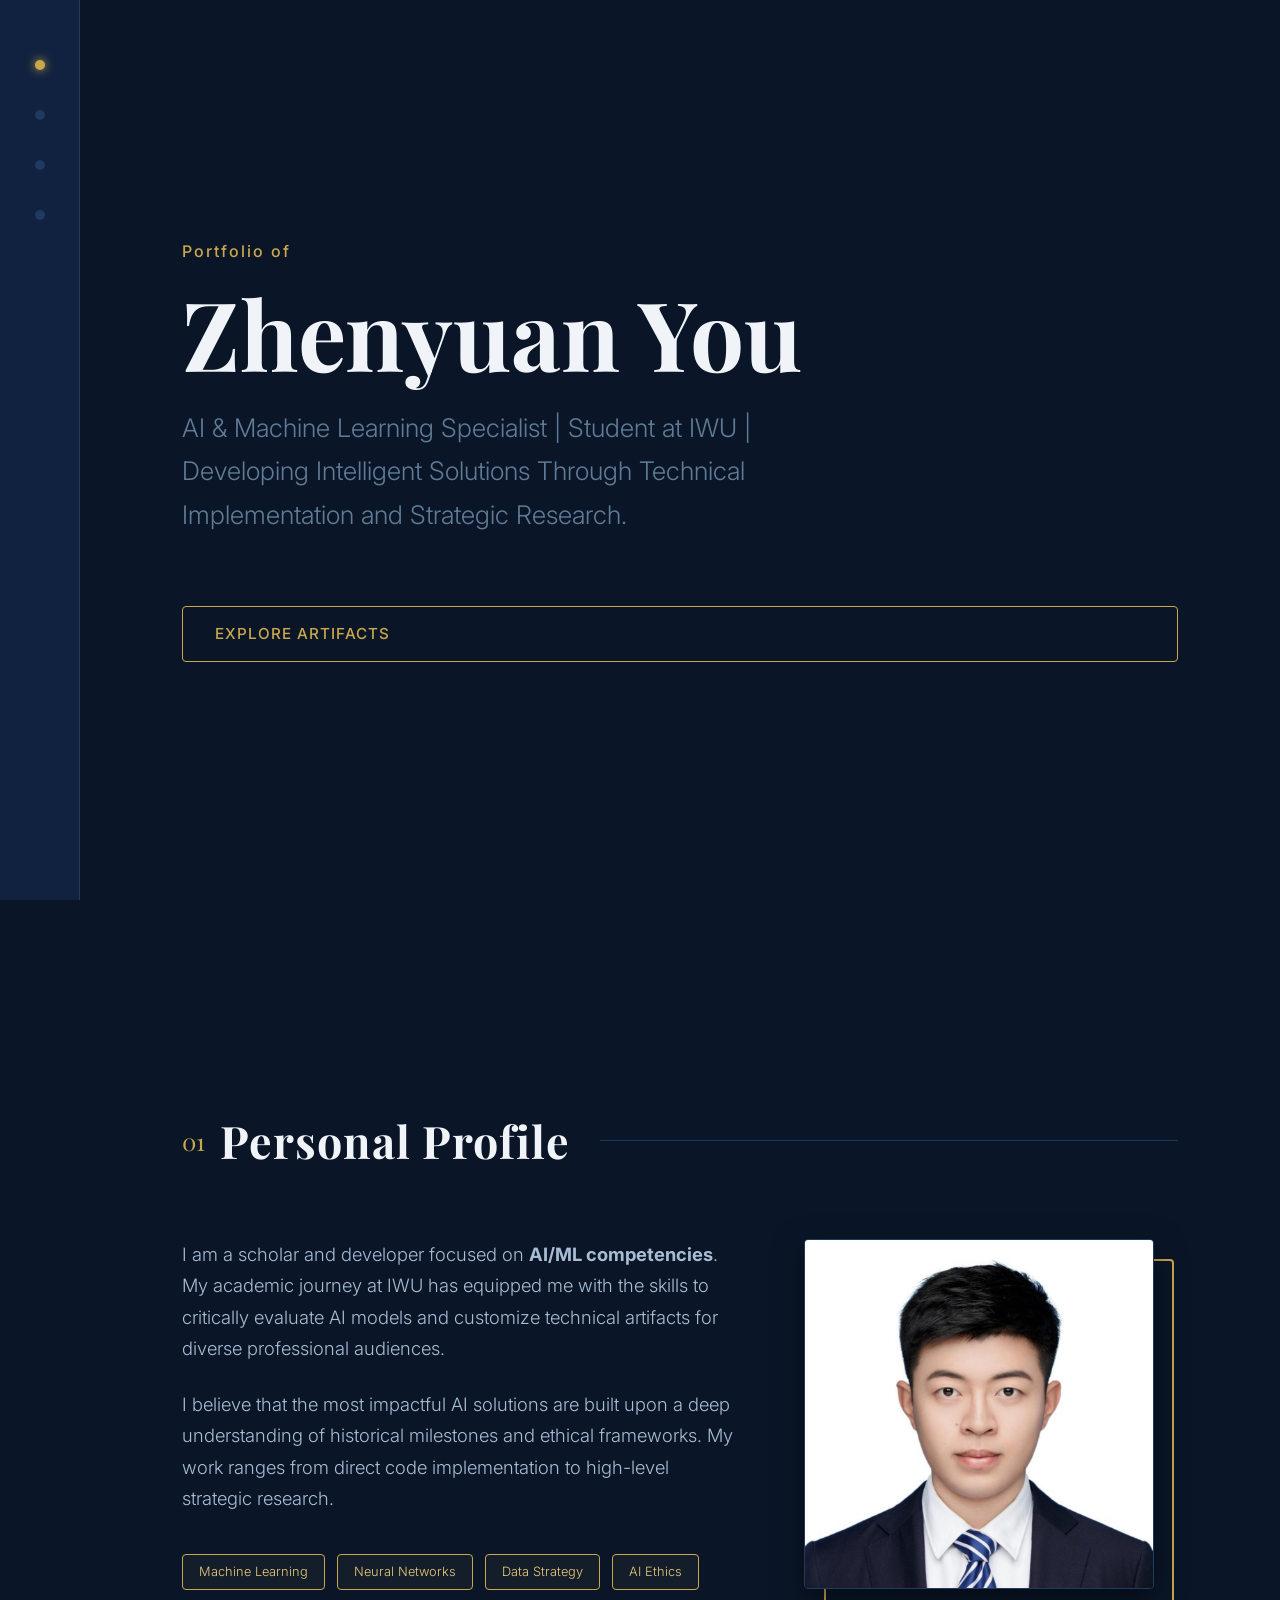
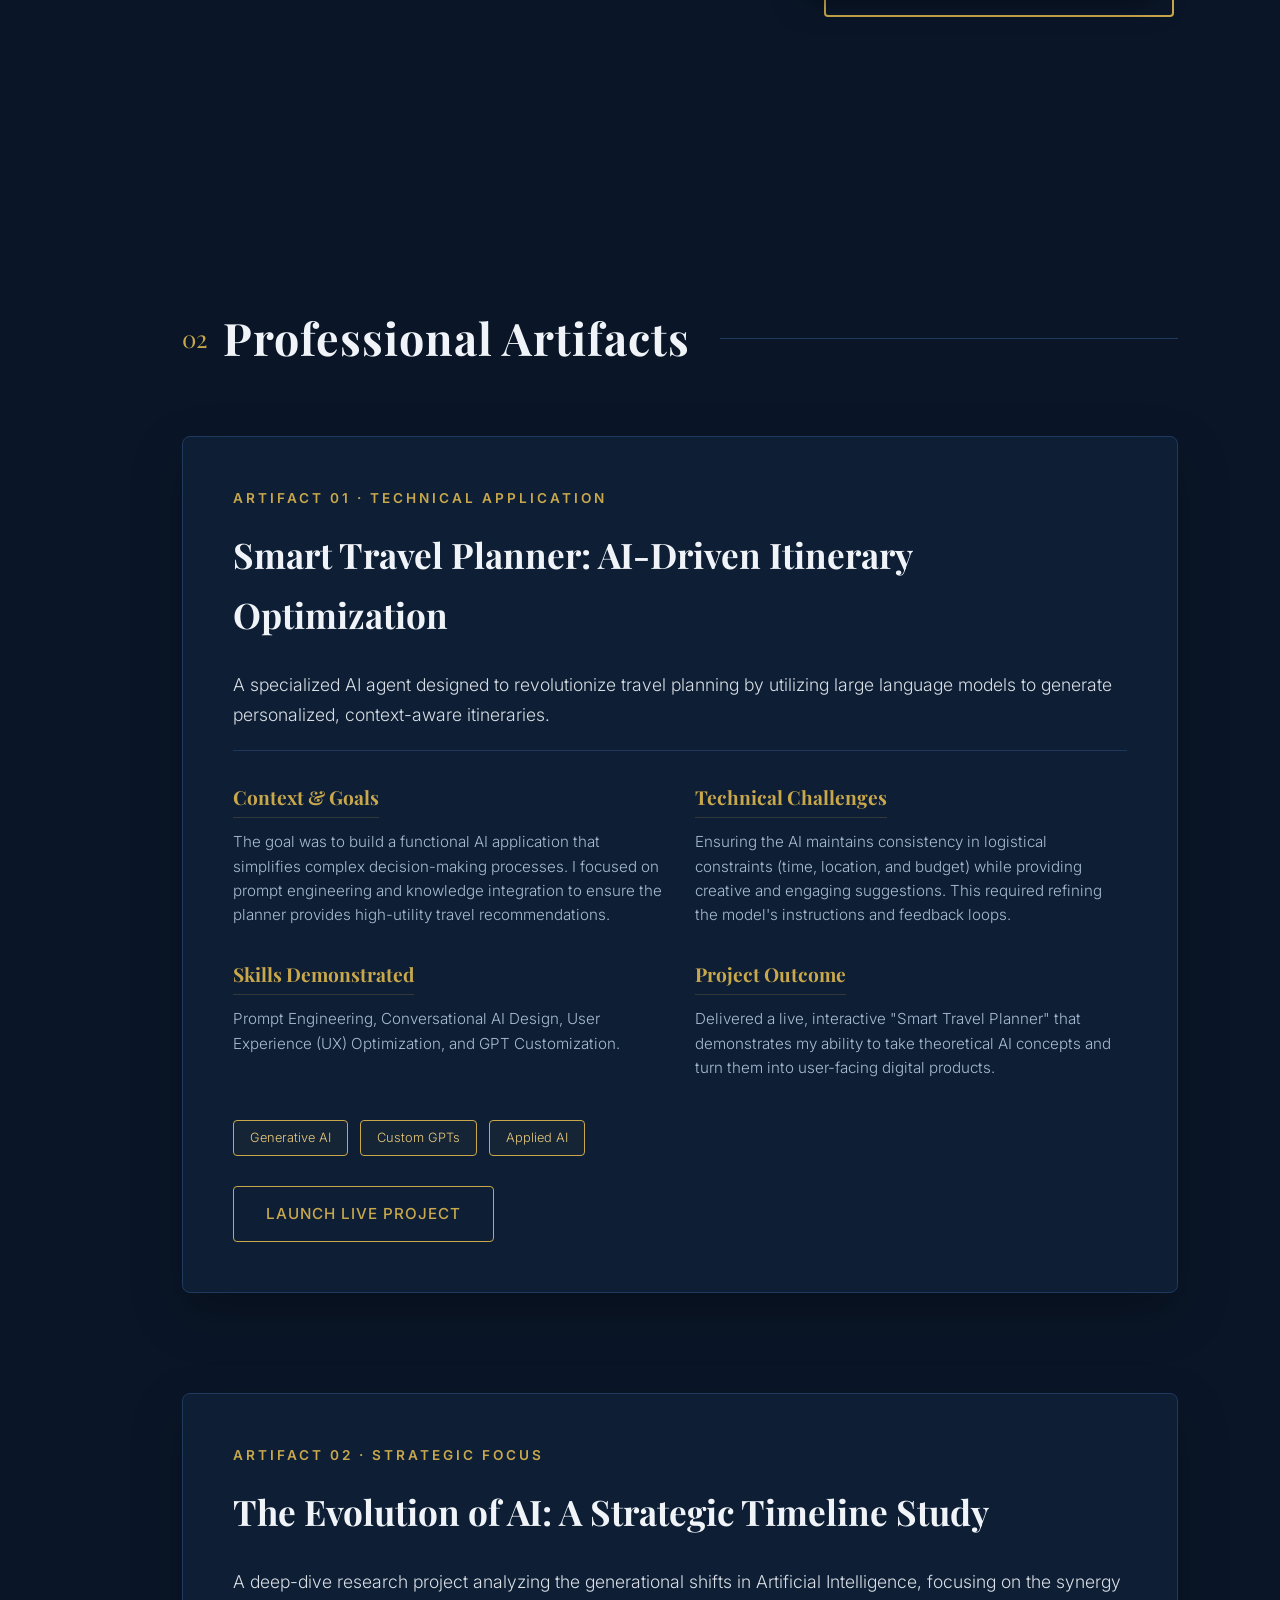
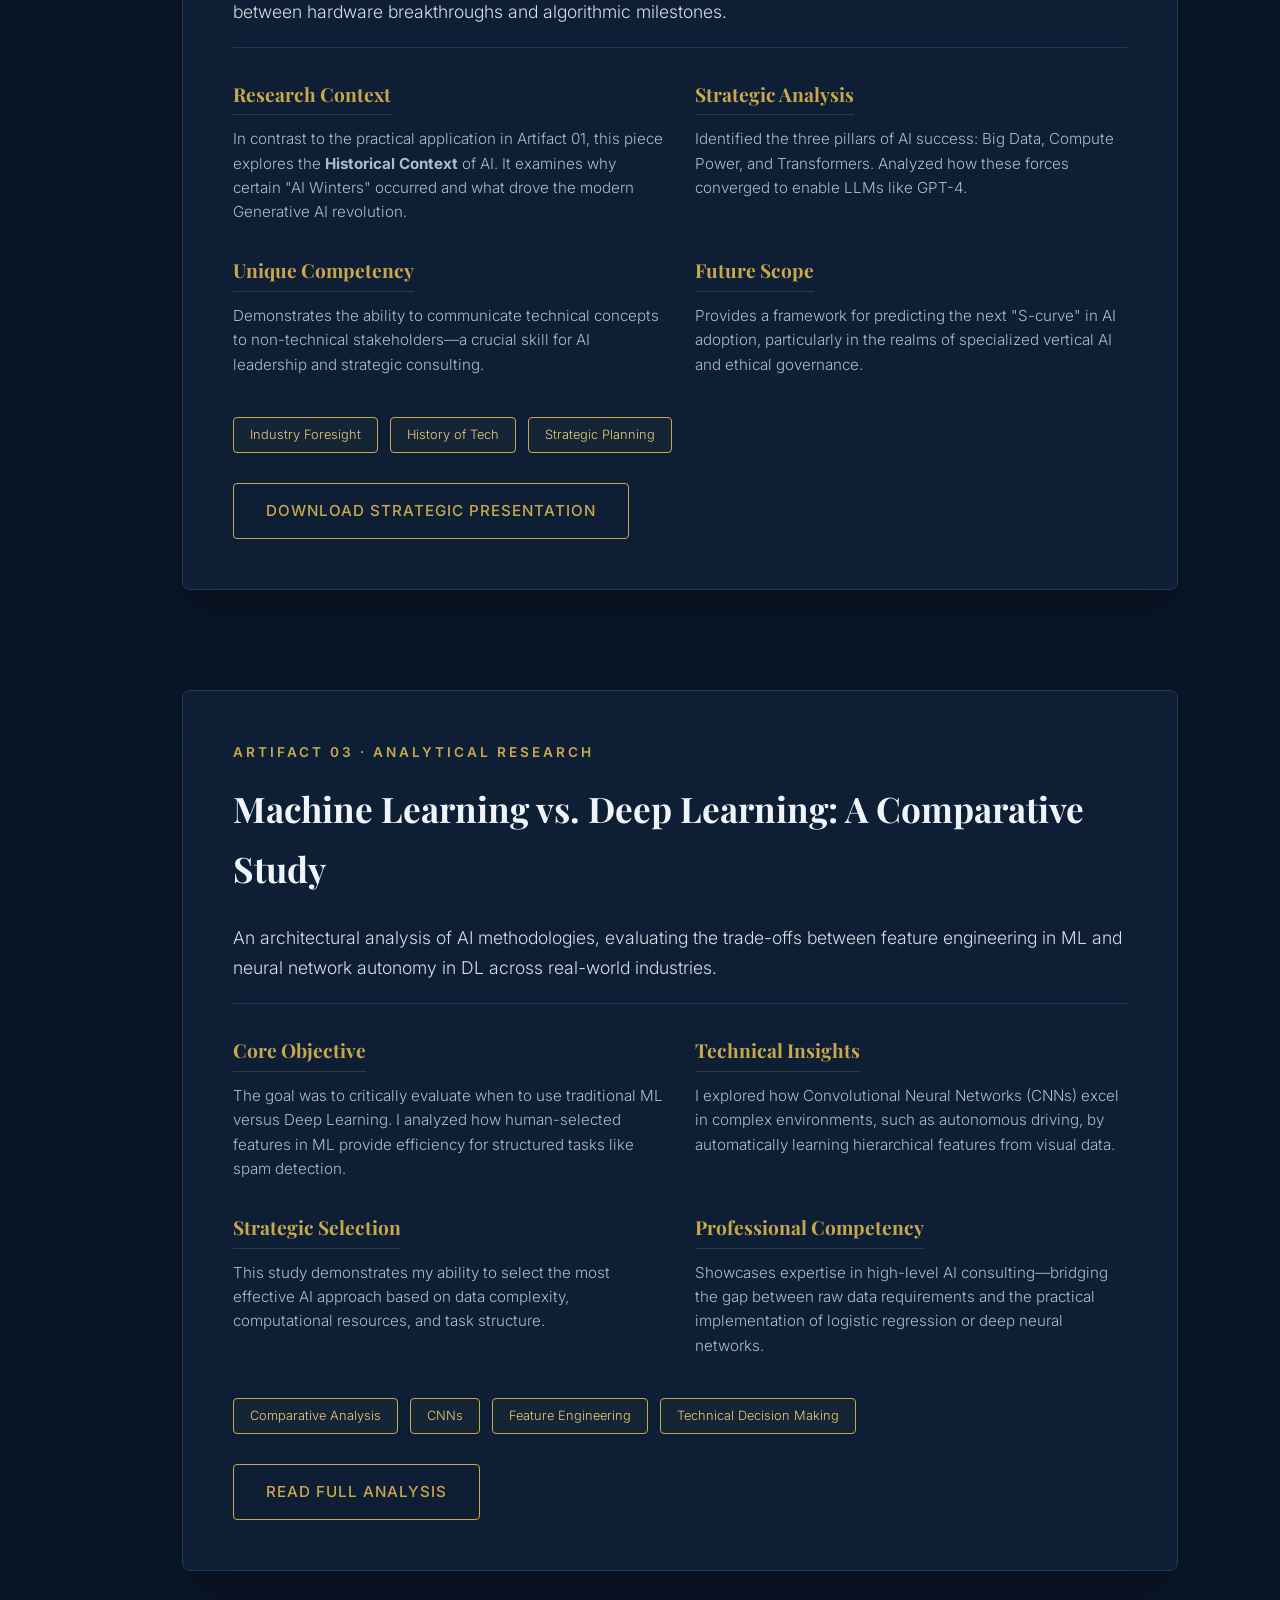
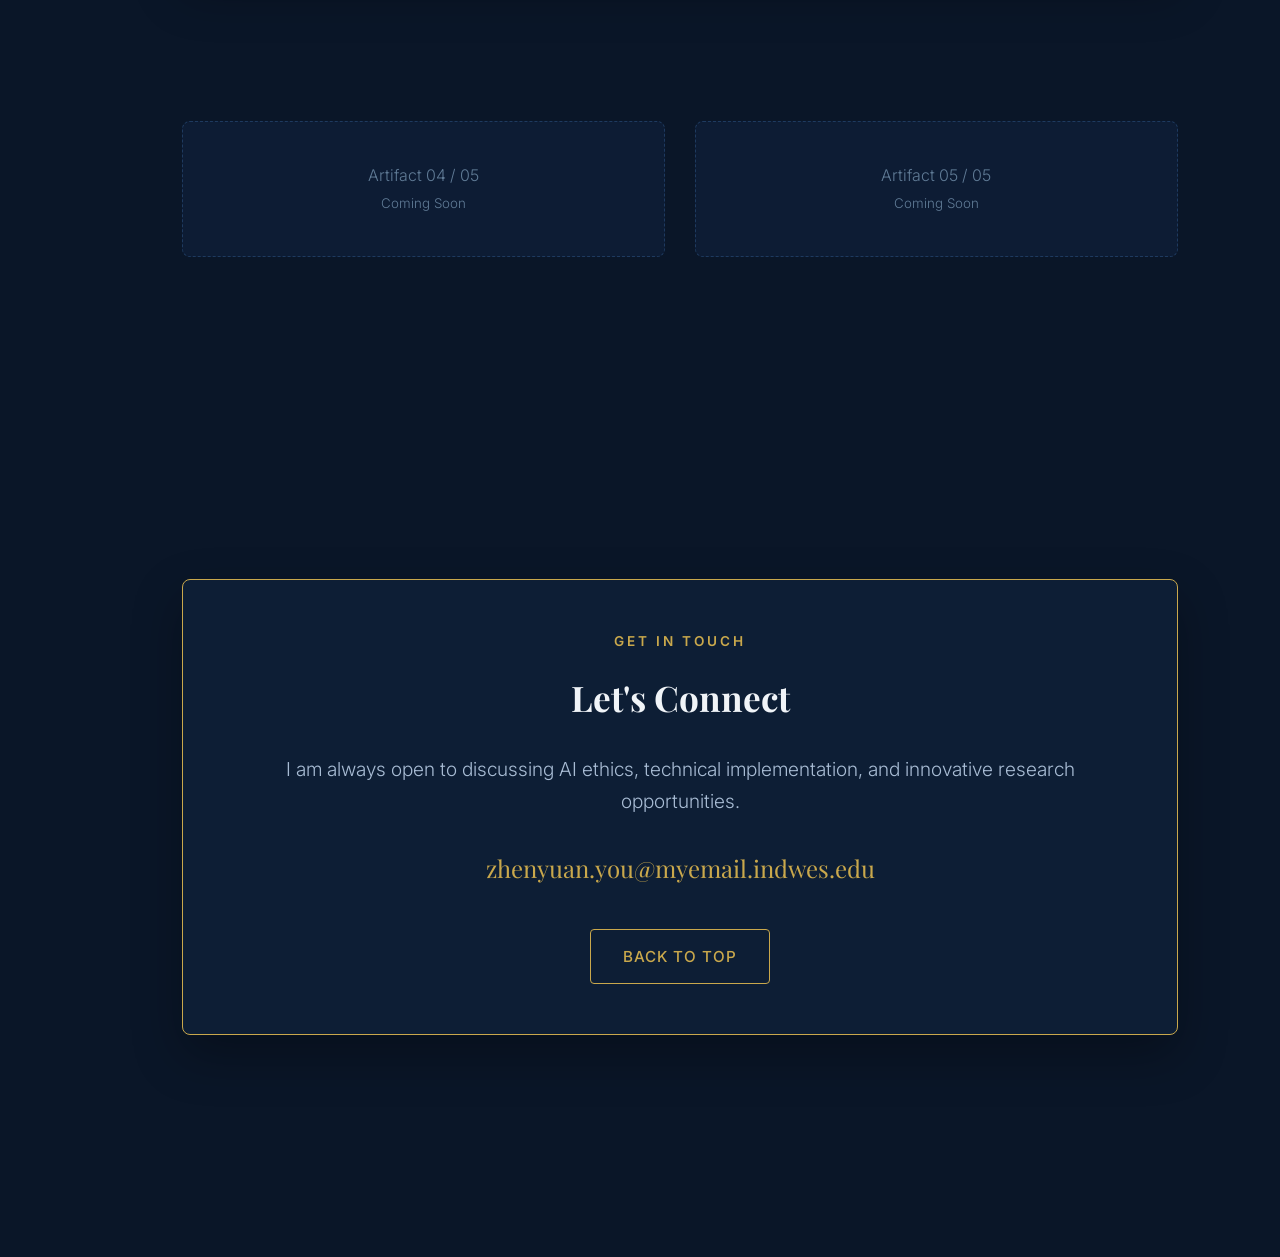
==== index.html @ 28026397 "Add files via upload" ====
<!DOCTYPE html>
<html lang="en">
<head>
<meta charset="UTF-8"/>
<meta name="viewport" content="width=device-width, initial-scale=1.0"/>
<title>Zhenyuan You · AI/ML Portfolio</title>
<link href="https://fonts.googleapis.com/css2?family=Playfair+Display:wght@600;700&family=Inter:wght@300;400;500;600&display=swap" rel="stylesheet"/>
<style>
  :root {
    --navy:    #0a1628;
    --navy2:   #112240;
    --navy3:   #1b3358;
    --gold:    #c9a84c;
    --gold2:   #e8c97a;
    --white:   #f0f4f8;
    --text:    #a8bcd4;
    --muted:   #607b96;
    --border:  #1e3a5f;
    --surface: #0d1e35;
  }
  *, *::before, *::after { margin: 0; padding: 0; box-sizing: border-box; }
  html { scroll-behavior: smooth; }
  body { background: var(--navy); color: var(--text); font-family: 'Inter', sans-serif; font-weight: 300; line-height: 1.7; }

  /* SIDEBAR NAVIGATION */
  .sidebar {
    position: fixed; left: 0; top: 0; bottom: 0; width: 80px;
    background: var(--navy2); border-right: 1px solid var(--border);
    display: flex; flex-direction: column; align-items: center; padding: 40px 0; z-index: 100;
  }
  .nav-dot {
    width: 10px; height: 10px; border-radius: 50%; background: var(--border);
    margin: 20px 0; transition: 0.3s; cursor: pointer; position: relative;
  }
  .nav-dot:hover, .nav-dot.active { background: var(--gold); box-shadow: 0 0 10px var(--gold); }

  /* MAIN CONTENT LAYOUT */
  main { margin-left: 80px; padding: 0 8%; }
  section { min-height: 100vh; padding: 100px 0; display: flex; flex-direction: column; justify-content: center; }

  /* TYPOGRAPHY */
  .section-header { display: flex; align-items: center; margin-bottom: 60px; }
  .sec-num { font-family: 'Playfair Display', serif; color: var(--gold); font-size: 1.5rem; margin-right: 15px; }
  .sec-title { font-family: 'Playfair Display', serif; color: var(--white); font-size: 2.8rem; letter-spacing: 1px; }
  .sec-line { height: 1px; background: var(--border); flex-grow: 1; margin-left: 30px; }

  /* HERO SECTION */
  .hero-pre { color: var(--gold); font-family: 'Inter', sans-serif; font-weight: 500; margin-bottom: 15px; display: block; letter-spacing: 2px; }
  .hero-name { font-family: 'Playfair Display', serif; font-size: clamp(3.5rem, 10vw, 6rem); color: var(--white); line-height: 1.1; margin-bottom: 20px; }
  .hero-sub { font-size: 1.6rem; color: var(--muted); max-width: 700px; margin-bottom: 40px; }

  /* ABOUT SECTION */
  .about-grid { display: grid; grid-template-columns: 3fr 2fr; gap: 60px; align-items: start; }
  .about-p { margin-bottom: 25px; font-size: 1.15rem; color: var(--text); }
  
  /* PHOTO - NO FILTERS */
  .profile-frame { position: relative; width: 100%; max-width: 350px; }
  .profile-img { width: 100%; border-radius: 4px; position: relative; z-index: 2; border: 1px solid var(--border); box-shadow: 0 10px 30px rgba(0,0,0,0.5); }
  .profile-frame::after {
    content: ''; position: absolute; top: 20px; left: 20px; width: 100%; height: 100%;
    border: 2px solid var(--gold); border-radius: 4px; z-index: 1;
  }

  /* DETAILED PROJECT CARDS */
  .project-container { margin-bottom: 100px; }
  .project-card {
    background: var(--surface); border: 1px solid var(--border); padding: 50px;
    border-radius: 8px; position: relative; transition: 0.4s ease;
    box-shadow: 0 20px 50px rgba(0,0,0,0.3);
  }
  .project-card:hover { border-color: var(--gold); }
  
  .proj-label { color: var(--gold); font-weight: 600; font-size: 0.85rem; text-transform: uppercase; letter-spacing: 3px; margin-bottom: 15px; display: block; }
  .proj-title { font-family: 'Playfair Display', serif; color: var(--white); font-size: 2.2rem; margin-bottom: 25px; }
  .proj-main-desc { font-size: 1.1rem; color: var(--white); margin-bottom: 30px; opacity: 0.9; border-bottom: 1px solid var(--border); padding-bottom: 20px; }

  /* GRID FOR INFO BOXES */
  .proj-info-grid { display: grid; grid-template-columns: 1fr 1fr; gap: 30px; margin-top: 30px; }
  .info-box h4 { color: var(--gold); font-family: 'Playfair Display', serif; font-size: 1.2rem; margin-bottom: 12px; border-bottom: 1px solid rgba(201,168,76,0.2); display: inline-block; padding-bottom: 4px; }
  .info-box p { font-size: 0.95rem; line-height: 1.6; color: var(--text); }

  .proj-tags { display: flex; gap: 12px; flex-wrap: wrap; margin-top: 40px; }
  .tag { font-size: 0.8rem; color: var(--gold2); border: 1px solid var(--gold); padding: 6px 16px; border-radius: 4px; background: rgba(201,168,76,0.05); transition: 0.3s; }
  .tag:hover { background: rgba(201,168,76,0.15); }

  /* BUTTONS */
  .btn-gold {
    display: inline-block; padding: 14px 32px; border: 1px solid var(--gold);
    color: var(--gold); text-decoration: none; border-radius: 4px; font-weight: 500;
    transition: 0.3s; background: transparent; cursor: pointer; font-size: 0.95rem; margin-top: 30px;
    text-transform: uppercase; letter-spacing: 1px;
  }
  .btn-gold:hover { background: var(--gold); color: var(--navy); }

  /* PLACEHOLDERS */
  .coming-grid { display: grid; grid-template-columns: repeat(auto-fit, minmax(250px, 1fr)); gap: 30px; margin-top: 50px; }
  .coming-card { border: 1px dashed var(--border); padding: 40px; border-radius: 8px; text-align: center; color: var(--muted); background: rgba(17,34,64,0.5); }

  @media (max-width: 992px) {
    .proj-info-grid { grid-template-columns: 1fr; }
    .about-grid { grid-template-columns: 1fr; }
    .sidebar { display: none; }
    main { margin-left: 0; padding: 0 5%; }
  }
</style>
</head>
<body>

  <nav class="sidebar">
    <a href="#hero" class="nav-dot active"></a>
    <a href="#about" class="nav-dot"></a>
    <a href="#artifacts" class="nav-dot"></a>
    <a href="#contact" class="nav-dot"></a>
  </nav>

  <main>
    <section id="hero">
      <span class="hero-pre">Portfolio of</span>
      <h1 class="hero-name">Zhenyuan You</h1>
      <p class="hero-sub">AI & Machine Learning Specialist | Student at IWU | Developing Intelligent Solutions Through Technical Implementation and Strategic Research.</p>
      <a href="#artifacts" class="btn-gold">Explore Artifacts</a>
    </section>

    <section id="about">
      <div class="section-header">
        <span class="sec-num">01</span><h2 class="sec-title">Personal Profile</h2><div class="sec-line"></div>
      </div>
      <div class="about-grid">
        <div class="about-info">
          <p class="about-p">I am a scholar and developer focused on <strong>AI/ML competencies</strong>. My academic journey at IWU has equipped me with the skills to critically evaluate AI models and customize technical artifacts for diverse professional audiences.</p>
          <p class="about-p">I believe that the most impactful AI solutions are built upon a deep understanding of historical milestones and ethical frameworks. My work ranges from direct code implementation to high-level strategic research.</p>
          <div class="proj-tags">
            <span class="tag">Machine Learning</span> <span class="tag">Neural Networks</span> <span class="tag">Data Strategy</span> <span class="tag">AI Ethics</span>
          </div>
        </div>
        <div class="profile-frame">
          <img src="photo.jpg" alt="Zhenyuan You" class="profile-img"/>
        </div>
      </div>
    </section>

    <section id="artifacts">
      <div class="section-header">
        <span class="sec-num">02</span><h2 class="sec-title">Professional Artifacts</h2><div class="sec-line"></div>
      </div>

      <div class="project-container">
        <div class="project-card">
          <span class="proj-label">Artifact 01 · Technical Application</span>
          <h3 class="proj-title">Smart Travel Planner: AI-Driven Itinerary Optimization</h3>
          <p class="proj-main-desc">A specialized AI agent designed to revolutionize travel planning by utilizing large language models to generate personalized, context-aware itineraries.</p>
          
          <div class="proj-info-grid">
            <div class="info-box">
              <h4>Context & Goals</h4>
              <p>The goal was to build a functional AI application that simplifies complex decision-making processes. I focused on prompt engineering and knowledge integration to ensure the planner provides high-utility travel recommendations.</p>
            </div>
            <div class="info-box">
              <h4>Technical Challenges</h4>
              <p>Ensuring the AI maintains consistency in logistical constraints (time, location, and budget) while providing creative and engaging suggestions. This required refining the model's instructions and feedback loops.</p>
            </div>
            <div class="info-box">
              <h4>Skills Demonstrated</h4>
              <p>Prompt Engineering, Conversational AI Design, User Experience (UX) Optimization, and GPT Customization.</p>
            </div>
            <div class="info-box">
              <h4>Project Outcome</h4>
              <p>Delivered a live, interactive "Smart Travel Planner" that demonstrates my ability to take theoretical AI concepts and turn them into user-facing digital products.</p>
            </div>
          </div>

          <div class="proj-tags">
            <span class="tag">Generative AI</span> <span class="tag">Custom GPTs</span> <span class="tag">Applied AI</span>
          </div>
          
          <a href="https://chatgpt.com/g/g-69aca18b889c819196d9e975fc42f72c-smart-travel-planner" target="_blank" class="btn-gold">Launch Live Project</a>
        </div>
      </div>

      <div class="project-container">
        <div class="project-card">
          <span class="proj-label">Artifact 02 · Strategic Focus</span>
          <h3 class="proj-title">The Evolution of AI: A Strategic Timeline Study</h3>
          <p class="proj-main-desc">A deep-dive research project analyzing the generational shifts in Artificial Intelligence, focusing on the synergy between hardware breakthroughs and algorithmic milestones.</p>
          
          <div class="proj-info-grid">
            <div class="info-box">
              <h4>Research Context</h4>
              <p>In contrast to the practical application in Artifact 01, this piece explores the <strong>Historical Context</strong> of AI. It examines why certain "AI Winters" occurred and what drove the modern Generative AI revolution.</p>
            </div>
            <div class="info-box">
              <h4>Strategic Analysis</h4>
              <p>Identified the three pillars of AI success: Big Data, Compute Power, and Transformers. Analyzed how these forces converged to enable LLMs like GPT-4.</p>
            </div>
            <div class="info-box">
              <h4>Unique Competency</h4>
              <p>Demonstrates the ability to communicate technical concepts to non-technical stakeholders—a crucial skill for AI leadership and strategic consulting.</p>
            </div>
            <div class="info-box">
              <h4>Future Scope</h4>
              <p>Provides a framework for predicting the next "S-curve" in AI adoption, particularly in the realms of specialized vertical AI and ethical governance.</p>
            </div>
          </div>

          <div class="proj-tags">
            <span class="tag">Industry Foresight</span> <span class="tag">History of Tech</span> <span class="tag">Strategic Planning</span>
          </div>
          
          <a href="Discussion_1_3_GroupPPT.pptx" class="btn-gold">Download Strategic Presentation</a>
        </div>
      </div>

      <div class="project-container">
        <div class="project-card">
          <span class="proj-label">Artifact 03 · Analytical Research</span>
          <h3 class="proj-title">Machine Learning vs. Deep Learning: A Comparative Study</h3>
          <p class="proj-main-desc">An architectural analysis of AI methodologies, evaluating the trade-offs between feature engineering in ML and neural network autonomy in DL across real-world industries.</p>
          
          <div class="proj-info-grid">
            <div class="info-box">
              <h4>Core Objective</h4>
              <p>The goal was to critically evaluate when to use traditional ML versus Deep Learning. I analyzed how human-selected features in ML provide efficiency for structured tasks like spam detection.</p>
            </div>
            <div class="info-box">
              <h4>Technical Insights</h4>
              <p>I explored how Convolutional Neural Networks (CNNs) excel in complex environments, such as autonomous driving, by automatically learning hierarchical features from visual data.</p>
            </div>
            <div class="info-box">
              <h4>Strategic Selection</h4>
              <p>This study demonstrates my ability to select the most effective AI approach based on data complexity, computational resources, and task structure.</p>
            </div>
            <div class="info-box">
              <h4>Professional Competency</h4>
              <p>Showcases expertise in high-level AI consulting—bridging the gap between raw data requirements and the practical implementation of logistic regression or deep neural networks.</p>
            </div>
          </div>

          <div class="proj-tags">
            <span class="tag">Comparative Analysis</span> <span class="tag">CNNs</span> <span class="tag">Feature Engineering</span> <span class="tag">Technical Decision Making</span>
          </div>
          
          <a href="2.3 Machine Learning vs. Deep Learning Zhenyuan You.docx" class="btn-gold">Read Full Analysis</a>
        </div>
      </div>

      <div class="coming-grid">
        <div class="coming-card">Artifact 04 / 05<br><small>Coming Soon</small></div>
        <div class="coming-card">Artifact 05 / 05<br><small>Coming Soon</small></div>
      </div>
    </section>

    <section id="contact">
      <div class="project-card" style="text-align: center; border-color: var(--gold);">
        <span class="proj-label">Get In Touch</span>
        <h2 class="proj-title">Let's Connect</h2>
        <p style="margin-bottom: 30px; font-size: 1.2rem;">I am always open to discussing AI ethics, technical implementation, and innovative research opportunities.</p>
        <a href="mailto:zhenyuan.you@myemail.indwes.edu" class="contact-link" style="color: var(--gold); text-decoration: none; font-size: 1.5rem; font-family: 'Playfair Display', serif;">zhenyuan.you@myemail.indwes.edu</a>
        <br>
        <a href="#hero" class="btn-gold" style="margin-top: 40px;">Back to Top</a>
      </div>
    </section>
  </main>
</body>
</html>
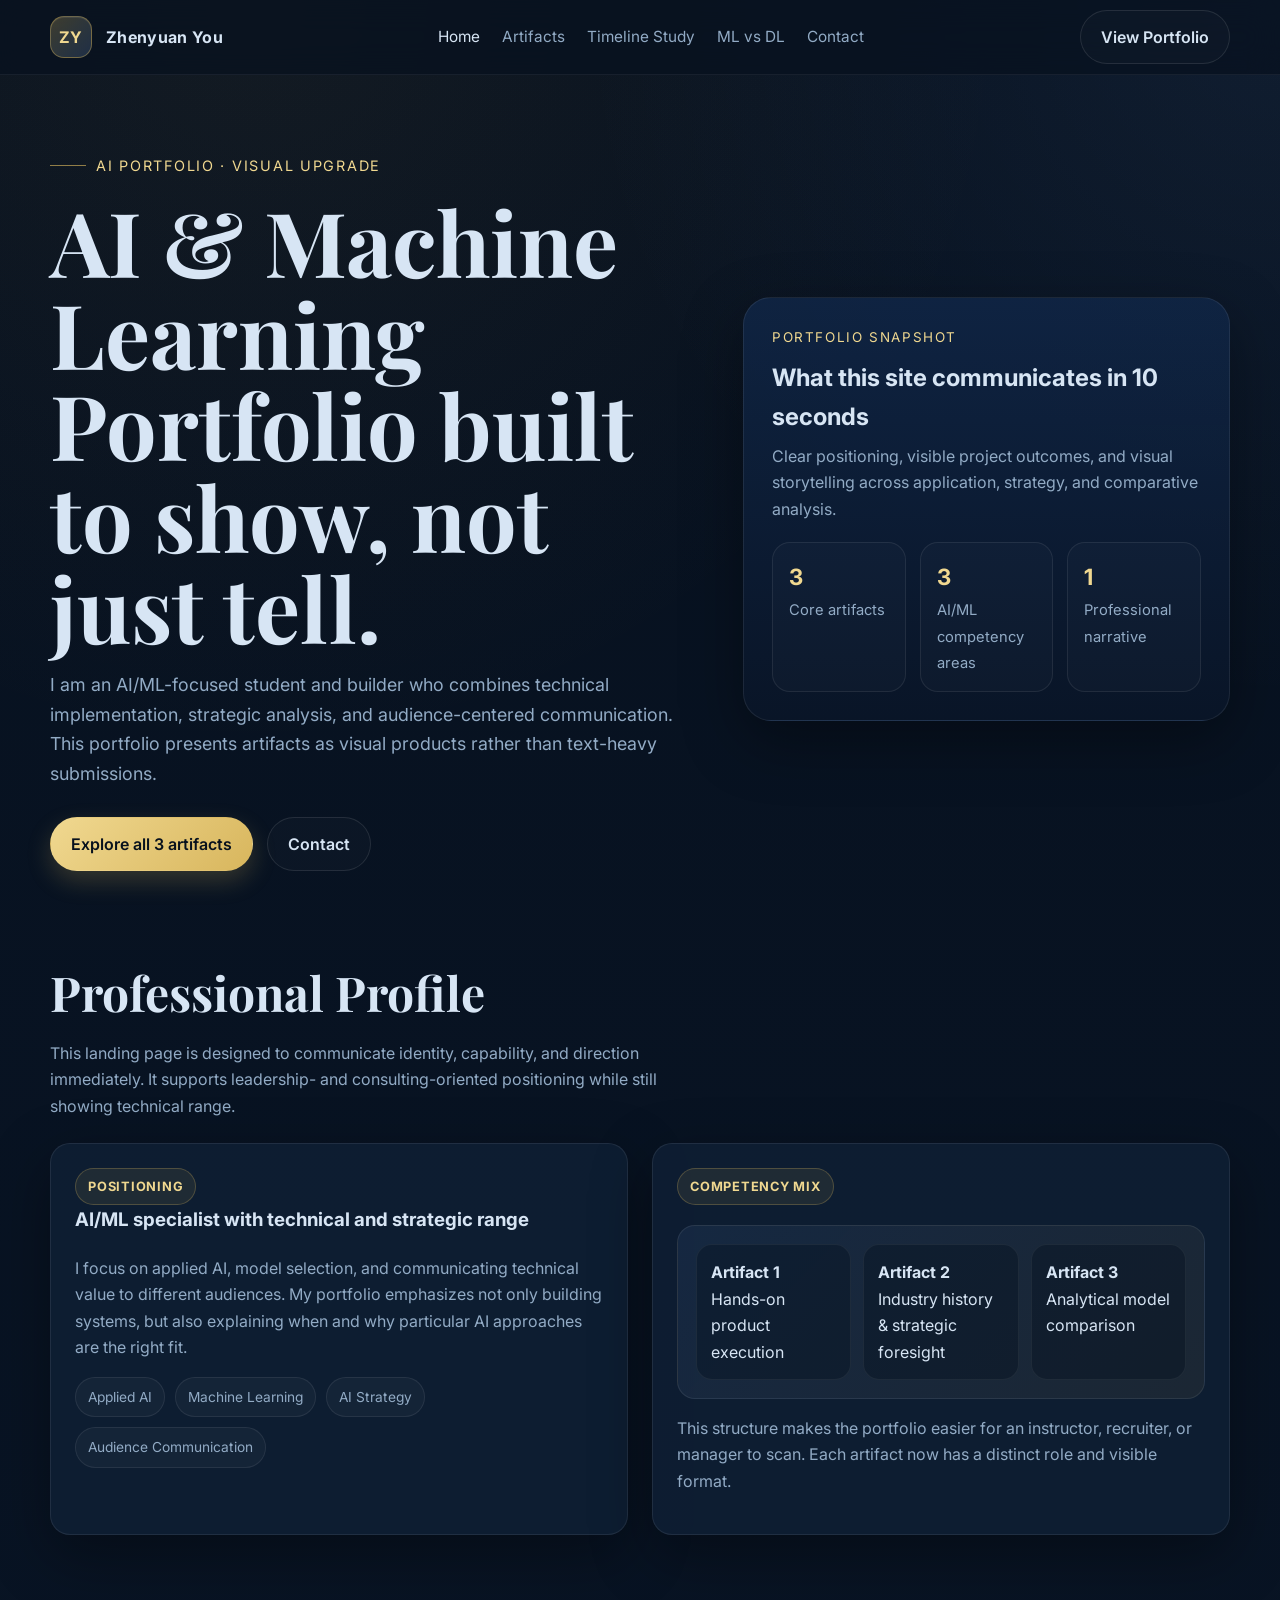
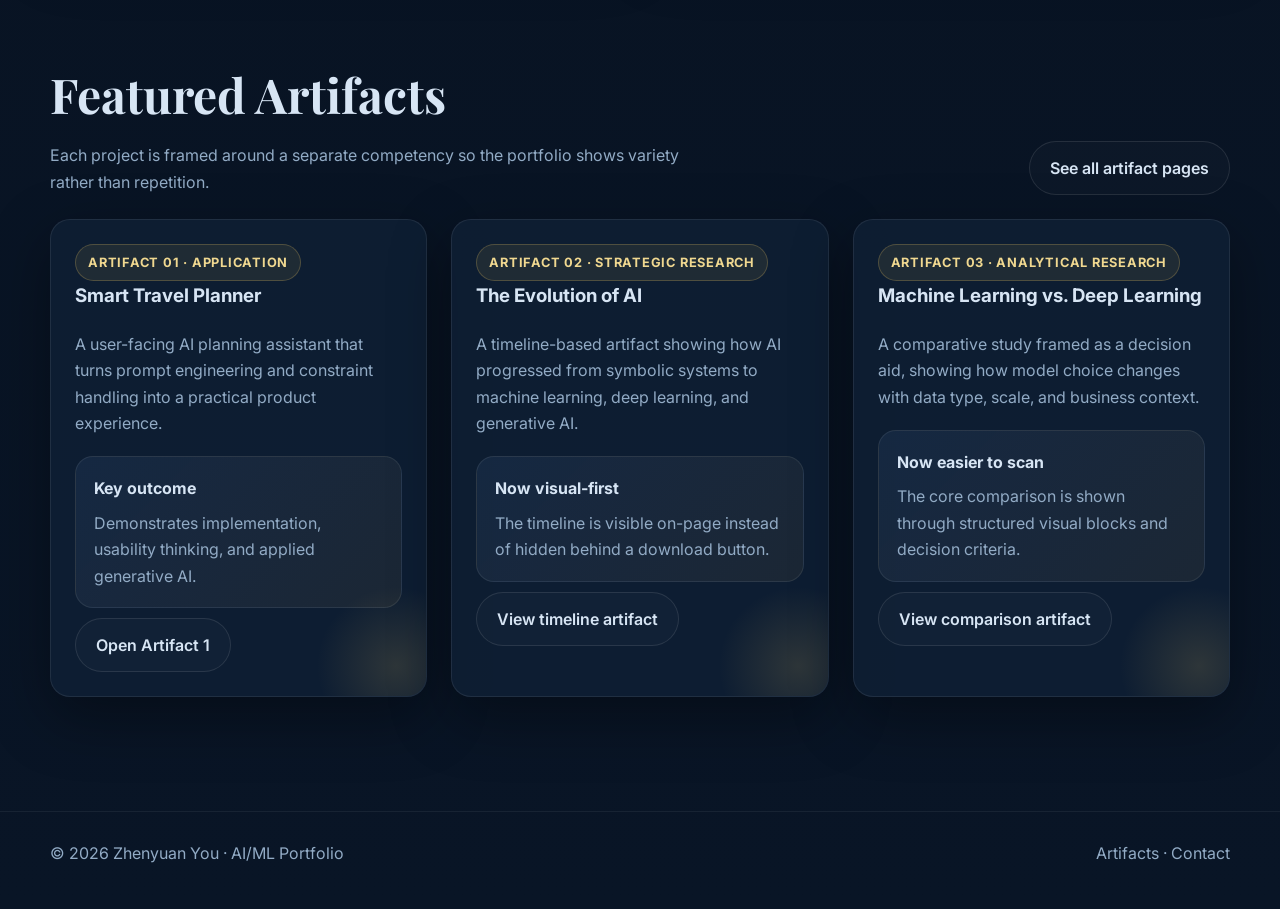
==== commit 23bf4928: "Add files via upload" ====
--- a/index.html
+++ b/index.html
@@ -1,264 +1,142 @@
 <!DOCTYPE html>
 <html lang="en">
 <head>
-<meta charset="UTF-8"/>
-<meta name="viewport" content="width=device-width, initial-scale=1.0"/>
-<title>Zhenyuan You · AI/ML Portfolio</title>
-<link href="https://fonts.googleapis.com/css2?family=Playfair+Display:wght@600;700&family=Inter:wght@300;400;500;600&display=swap" rel="stylesheet"/>
-<style>
-  :root {
-    --navy:    #0a1628;
-    --navy2:   #112240;
-    --navy3:   #1b3358;
-    --gold:    #c9a84c;
-    --gold2:   #e8c97a;
-    --white:   #f0f4f8;
-    --text:    #a8bcd4;
-    --muted:   #607b96;
-    --border:  #1e3a5f;
-    --surface: #0d1e35;
-  }
-  *, *::before, *::after { margin: 0; padding: 0; box-sizing: border-box; }
-  html { scroll-behavior: smooth; }
-  body { background: var(--navy); color: var(--text); font-family: 'Inter', sans-serif; font-weight: 300; line-height: 1.7; }
-
-  /* SIDEBAR NAVIGATION */
-  .sidebar {
-    position: fixed; left: 0; top: 0; bottom: 0; width: 80px;
-    background: var(--navy2); border-right: 1px solid var(--border);
-    display: flex; flex-direction: column; align-items: center; padding: 40px 0; z-index: 100;
-  }
-  .nav-dot {
-    width: 10px; height: 10px; border-radius: 50%; background: var(--border);
-    margin: 20px 0; transition: 0.3s; cursor: pointer; position: relative;
-  }
-  .nav-dot:hover, .nav-dot.active { background: var(--gold); box-shadow: 0 0 10px var(--gold); }
-
-  /* MAIN CONTENT LAYOUT */
-  main { margin-left: 80px; padding: 0 8%; }
-  section { min-height: 100vh; padding: 100px 0; display: flex; flex-direction: column; justify-content: center; }
-
-  /* TYPOGRAPHY */
-  .section-header { display: flex; align-items: center; margin-bottom: 60px; }
-  .sec-num { font-family: 'Playfair Display', serif; color: var(--gold); font-size: 1.5rem; margin-right: 15px; }
-  .sec-title { font-family: 'Playfair Display', serif; color: var(--white); font-size: 2.8rem; letter-spacing: 1px; }
-  .sec-line { height: 1px; background: var(--border); flex-grow: 1; margin-left: 30px; }
-
-  /* HERO SECTION */
-  .hero-pre { color: var(--gold); font-family: 'Inter', sans-serif; font-weight: 500; margin-bottom: 15px; display: block; letter-spacing: 2px; }
-  .hero-name { font-family: 'Playfair Display', serif; font-size: clamp(3.5rem, 10vw, 6rem); color: var(--white); line-height: 1.1; margin-bottom: 20px; }
-  .hero-sub { font-size: 1.6rem; color: var(--muted); max-width: 700px; margin-bottom: 40px; }
-
-  /* ABOUT SECTION */
-  .about-grid { display: grid; grid-template-columns: 3fr 2fr; gap: 60px; align-items: start; }
-  .about-p { margin-bottom: 25px; font-size: 1.15rem; color: var(--text); }
-  
-  /* PHOTO - NO FILTERS */
-  .profile-frame { position: relative; width: 100%; max-width: 350px; }
-  .profile-img { width: 100%; border-radius: 4px; position: relative; z-index: 2; border: 1px solid var(--border); box-shadow: 0 10px 30px rgba(0,0,0,0.5); }
-  .profile-frame::after {
-    content: ''; position: absolute; top: 20px; left: 20px; width: 100%; height: 100%;
-    border: 2px solid var(--gold); border-radius: 4px; z-index: 1;
-  }
-
-  /* DETAILED PROJECT CARDS */
-  .project-container { margin-bottom: 100px; }
-  .project-card {
-    background: var(--surface); border: 1px solid var(--border); padding: 50px;
-    border-radius: 8px; position: relative; transition: 0.4s ease;
-    box-shadow: 0 20px 50px rgba(0,0,0,0.3);
-  }
-  .project-card:hover { border-color: var(--gold); }
-  
-  .proj-label { color: var(--gold); font-weight: 600; font-size: 0.85rem; text-transform: uppercase; letter-spacing: 3px; margin-bottom: 15px; display: block; }
-  .proj-title { font-family: 'Playfair Display', serif; color: var(--white); font-size: 2.2rem; margin-bottom: 25px; }
-  .proj-main-desc { font-size: 1.1rem; color: var(--white); margin-bottom: 30px; opacity: 0.9; border-bottom: 1px solid var(--border); padding-bottom: 20px; }
-
-  /* GRID FOR INFO BOXES */
-  .proj-info-grid { display: grid; grid-template-columns: 1fr 1fr; gap: 30px; margin-top: 30px; }
-  .info-box h4 { color: var(--gold); font-family: 'Playfair Display', serif; font-size: 1.2rem; margin-bottom: 12px; border-bottom: 1px solid rgba(201,168,76,0.2); display: inline-block; padding-bottom: 4px; }
-  .info-box p { font-size: 0.95rem; line-height: 1.6; color: var(--text); }
-
-  .proj-tags { display: flex; gap: 12px; flex-wrap: wrap; margin-top: 40px; }
-  .tag { font-size: 0.8rem; color: var(--gold2); border: 1px solid var(--gold); padding: 6px 16px; border-radius: 4px; background: rgba(201,168,76,0.05); transition: 0.3s; }
-  .tag:hover { background: rgba(201,168,76,0.15); }
-
-  /* BUTTONS */
-  .btn-gold {
-    display: inline-block; padding: 14px 32px; border: 1px solid var(--gold);
-    color: var(--gold); text-decoration: none; border-radius: 4px; font-weight: 500;
-    transition: 0.3s; background: transparent; cursor: pointer; font-size: 0.95rem; margin-top: 30px;
-    text-transform: uppercase; letter-spacing: 1px;
-  }
-  .btn-gold:hover { background: var(--gold); color: var(--navy); }
-
-  /* PLACEHOLDERS */
-  .coming-grid { display: grid; grid-template-columns: repeat(auto-fit, minmax(250px, 1fr)); gap: 30px; margin-top: 50px; }
-  .coming-card { border: 1px dashed var(--border); padding: 40px; border-radius: 8px; text-align: center; color: var(--muted); background: rgba(17,34,64,0.5); }
-
-  @media (max-width: 992px) {
-    .proj-info-grid { grid-template-columns: 1fr; }
-    .about-grid { grid-template-columns: 1fr; }
-    .sidebar { display: none; }
-    main { margin-left: 0; padding: 0 5%; }
-  }
-</style>
+  <meta charset="UTF-8" />
+  <meta name="viewport" content="width=device-width, initial-scale=1.0" />
+  <title>Zhenyuan You · AI/ML Portfolio</title>
+  <link rel="preconnect" href="https://fonts.googleapis.com">
+  <link rel="preconnect" href="https://fonts.gstatic.com" crossorigin>
+  <link href="https://fonts.googleapis.com/css2?family=Inter:wght@400;500;600;700;800&family=Playfair+Display:wght@600;700&display=swap" rel="stylesheet">
+  <link rel="stylesheet" href="styles.css" />
 </head>
 <body>
-
-  <nav class="sidebar">
-    <a href="#hero" class="nav-dot active"></a>
-    <a href="#about" class="nav-dot"></a>
-    <a href="#artifacts" class="nav-dot"></a>
-    <a href="#contact" class="nav-dot"></a>
-  </nav>
+  <header class="nav">
+    <div class="container nav-inner">
+      <a class="brand" href="index.html">
+        <span class="brand-mark">ZY</span>
+        <span>Zhenyuan You</span>
+      </a>
+      <nav class="nav-links">
+        <a href="index.html" class="active">Home</a>
+        <a href="artifacts.html">Artifacts</a>
+        <a href="artifact-2.html">Timeline Study</a>
+        <a href="artifact-3.html">ML vs DL</a>
+        <a href="contact.html">Contact</a>
+      </nav>
+      <a href="artifacts.html" class="button-outline">View Portfolio</a>
+    </div>
+  </header>
 
   <main>
-    <section id="hero">
-      <span class="hero-pre">Portfolio of</span>
-      <h1 class="hero-name">Zhenyuan You</h1>
-      <p class="hero-sub">AI & Machine Learning Specialist | Student at IWU | Developing Intelligent Solutions Through Technical Implementation and Strategic Research.</p>
-      <a href="#artifacts" class="btn-gold">Explore Artifacts</a>
+    <section class="hero">
+      <div class="container hero-grid">
+        <div>
+          <span class="kicker">AI portfolio · Visual upgrade</span>
+          <h1>AI &amp; Machine Learning Portfolio built to show, not just tell.</h1>
+          <p class="lead">I am an AI/ML-focused student and builder who combines technical implementation, strategic analysis, and audience-centered communication. This portfolio presents artifacts as visual products rather than text-heavy submissions.</p>
+          <div class="hero-actions">
+            <a class="button" href="artifacts.html">Explore all 3 artifacts</a>
+            <a class="button-outline" href="contact.html">Contact</a>
+          </div>
+        </div>
+        <aside class="hero-panel">
+          <div class="eyebrow">Portfolio snapshot</div>
+          <h3 style="margin:10px 0 6px; font-size:1.5rem;">What this site communicates in 10 seconds</h3>
+          <p style="margin:0; color:var(--muted);">Clear positioning, visible project outcomes, and visual storytelling across application, strategy, and comparative analysis.</p>
+          <div class="hero-stats">
+            <div class="stat"><strong>3</strong><span>Core artifacts</span></div>
+            <div class="stat"><strong>3</strong><span>AI/ML competency areas</span></div>
+            <div class="stat"><strong>1</strong><span>Professional narrative</span></div>
+          </div>
+        </aside>
+      </div>
     </section>
 
-    <section id="about">
-      <div class="section-header">
-        <span class="sec-num">01</span><h2 class="sec-title">Personal Profile</h2><div class="sec-line"></div>
-      </div>
-      <div class="about-grid">
-        <div class="about-info">
-          <p class="about-p">I am a scholar and developer focused on <strong>AI/ML competencies</strong>. My academic journey at IWU has equipped me with the skills to critically evaluate AI models and customize technical artifacts for diverse professional audiences.</p>
-          <p class="about-p">I believe that the most impactful AI solutions are built upon a deep understanding of historical milestones and ethical frameworks. My work ranges from direct code implementation to high-level strategic research.</p>
-          <div class="proj-tags">
-            <span class="tag">Machine Learning</span> <span class="tag">Neural Networks</span> <span class="tag">Data Strategy</span> <span class="tag">AI Ethics</span>
+    <section class="section">
+      <div class="container">
+        <div class="section-header">
+          <div>
+            <h2>Professional Profile</h2>
+            <p>This landing page is designed to communicate identity, capability, and direction immediately. It supports leadership- and consulting-oriented positioning while still showing technical range.</p>
           </div>
         </div>
-        <div class="profile-frame">
-          <img src="photo.jpg" alt="Zhenyuan You" class="profile-img"/>
+        <div class="grid-2">
+          <div class="card">
+            <span class="badge">Positioning</span>
+            <h3>AI/ML specialist with technical and strategic range</h3>
+            <p>I focus on applied AI, model selection, and communicating technical value to different audiences. My portfolio emphasizes not only building systems, but also explaining when and why particular AI approaches are the right fit.</p>
+            <div class="tags">
+              <span class="tag">Applied AI</span>
+              <span class="tag">Machine Learning</span>
+              <span class="tag">AI Strategy</span>
+              <span class="tag">Audience Communication</span>
+            </div>
+          </div>
+          <div class="card">
+            <span class="badge">Competency mix</span>
+            <div class="visual-band">
+              <div class="mini-metrics">
+                <div><strong>Artifact 1</strong><span>Hands-on product execution</span></div>
+                <div><strong>Artifact 2</strong><span>Industry history &amp; strategic foresight</span></div>
+                <div><strong>Artifact 3</strong><span>Analytical model comparison</span></div>
+              </div>
+            </div>
+            <p>This structure makes the portfolio easier for an instructor, recruiter, or manager to scan. Each artifact now has a distinct role and visible format.</p>
+          </div>
         </div>
       </div>
     </section>
 
-    <section id="artifacts">
-      <div class="section-header">
-        <span class="sec-num">02</span><h2 class="sec-title">Professional Artifacts</h2><div class="sec-line"></div>
-      </div>
-
-      <div class="project-container">
-        <div class="project-card">
-          <span class="proj-label">Artifact 01 · Technical Application</span>
-          <h3 class="proj-title">Smart Travel Planner: AI-Driven Itinerary Optimization</h3>
-          <p class="proj-main-desc">A specialized AI agent designed to revolutionize travel planning by utilizing large language models to generate personalized, context-aware itineraries.</p>
-          
-          <div class="proj-info-grid">
-            <div class="info-box">
-              <h4>Context & Goals</h4>
-              <p>The goal was to build a functional AI application that simplifies complex decision-making processes. I focused on prompt engineering and knowledge integration to ensure the planner provides high-utility travel recommendations.</p>
+    <section class="section">
+      <div class="container">
+        <div class="section-header">
+          <div>
+            <h2>Featured Artifacts</h2>
+            <p>Each project is framed around a separate competency so the portfolio shows variety rather than repetition.</p>
+          </div>
+          <a href="artifacts.html" class="button-outline">See all artifact pages</a>
+        </div>
+        <div class="grid-3">
+          <article class="card artifact-card">
+            <span class="badge">Artifact 01 · Application</span>
+            <h3>Smart Travel Planner</h3>
+            <p>A user-facing AI planning assistant that turns prompt engineering and constraint handling into a practical product experience.</p>
+            <div class="visual-band">
+              <strong>Key outcome</strong>
+              <p style="margin:8px 0 0;">Demonstrates implementation, usability thinking, and applied generative AI.</p>
             </div>
-            <div class="info-box">
-              <h4>Technical Challenges</h4>
-              <p>Ensuring the AI maintains consistency in logistical constraints (time, location, and budget) while providing creative and engaging suggestions. This required refining the model's instructions and feedback loops.</p>
+            <a class="button-outline" href="artifacts.html#artifact1">Open Artifact 1</a>
+          </article>
+          <article class="card artifact-card">
+            <span class="badge">Artifact 02 · Strategic research</span>
+            <h3>The Evolution of AI</h3>
+            <p>A timeline-based artifact showing how AI progressed from symbolic systems to machine learning, deep learning, and generative AI.</p>
+            <div class="visual-band">
+              <strong>Now visual-first</strong>
+              <p style="margin:8px 0 0;">The timeline is visible on-page instead of hidden behind a download button.</p>
             </div>
-            <div class="info-box">
-              <h4>Skills Demonstrated</h4>
-              <p>Prompt Engineering, Conversational AI Design, User Experience (UX) Optimization, and GPT Customization.</p>
+            <a class="button-outline" href="artifact-2.html">View timeline artifact</a>
+          </article>
+          <article class="card artifact-card">
+            <span class="badge">Artifact 03 · Analytical research</span>
+            <h3>Machine Learning vs. Deep Learning</h3>
+            <p>A comparative study framed as a decision aid, showing how model choice changes with data type, scale, and business context.</p>
+            <div class="visual-band">
+              <strong>Now easier to scan</strong>
+              <p style="margin:8px 0 0;">The core comparison is shown through structured visual blocks and decision criteria.</p>
             </div>
-            <div class="info-box">
-              <h4>Project Outcome</h4>
-              <p>Delivered a live, interactive "Smart Travel Planner" that demonstrates my ability to take theoretical AI concepts and turn them into user-facing digital products.</p>
-            </div>
-          </div>
-
-          <div class="proj-tags">
-            <span class="tag">Generative AI</span> <span class="tag">Custom GPTs</span> <span class="tag">Applied AI</span>
-          </div>
-          
-          <a href="https://chatgpt.com/g/g-69aca18b889c819196d9e975fc42f72c-smart-travel-planner" target="_blank" class="btn-gold">Launch Live Project</a>
+            <a class="button-outline" href="artifact-3.html">View comparison artifact</a>
+          </article>
         </div>
-      </div>
-
-      <div class="project-container">
-        <div class="project-card">
-          <span class="proj-label">Artifact 02 · Strategic Focus</span>
-          <h3 class="proj-title">The Evolution of AI: A Strategic Timeline Study</h3>
-          <p class="proj-main-desc">A deep-dive research project analyzing the generational shifts in Artificial Intelligence, focusing on the synergy between hardware breakthroughs and algorithmic milestones.</p>
-          
-          <div class="proj-info-grid">
-            <div class="info-box">
-              <h4>Research Context</h4>
-              <p>In contrast to the practical application in Artifact 01, this piece explores the <strong>Historical Context</strong> of AI. It examines why certain "AI Winters" occurred and what drove the modern Generative AI revolution.</p>
-            </div>
-            <div class="info-box">
-              <h4>Strategic Analysis</h4>
-              <p>Identified the three pillars of AI success: Big Data, Compute Power, and Transformers. Analyzed how these forces converged to enable LLMs like GPT-4.</p>
-            </div>
-            <div class="info-box">
-              <h4>Unique Competency</h4>
-              <p>Demonstrates the ability to communicate technical concepts to non-technical stakeholders—a crucial skill for AI leadership and strategic consulting.</p>
-            </div>
-            <div class="info-box">
-              <h4>Future Scope</h4>
-              <p>Provides a framework for predicting the next "S-curve" in AI adoption, particularly in the realms of specialized vertical AI and ethical governance.</p>
-            </div>
-          </div>
-
-          <div class="proj-tags">
-            <span class="tag">Industry Foresight</span> <span class="tag">History of Tech</span> <span class="tag">Strategic Planning</span>
-          </div>
-          
-          <a href="Discussion_1_3_GroupPPT.pptx" class="btn-gold">Download Strategic Presentation</a>
-        </div>
-      </div>
-
-      <div class="project-container">
-        <div class="project-card">
-          <span class="proj-label">Artifact 03 · Analytical Research</span>
-          <h3 class="proj-title">Machine Learning vs. Deep Learning: A Comparative Study</h3>
-          <p class="proj-main-desc">An architectural analysis of AI methodologies, evaluating the trade-offs between feature engineering in ML and neural network autonomy in DL across real-world industries.</p>
-          
-          <div class="proj-info-grid">
-            <div class="info-box">
-              <h4>Core Objective</h4>
-              <p>The goal was to critically evaluate when to use traditional ML versus Deep Learning. I analyzed how human-selected features in ML provide efficiency for structured tasks like spam detection.</p>
-            </div>
-            <div class="info-box">
-              <h4>Technical Insights</h4>
-              <p>I explored how Convolutional Neural Networks (CNNs) excel in complex environments, such as autonomous driving, by automatically learning hierarchical features from visual data.</p>
-            </div>
-            <div class="info-box">
-              <h4>Strategic Selection</h4>
-              <p>This study demonstrates my ability to select the most effective AI approach based on data complexity, computational resources, and task structure.</p>
-            </div>
-            <div class="info-box">
-              <h4>Professional Competency</h4>
-              <p>Showcases expertise in high-level AI consulting—bridging the gap between raw data requirements and the practical implementation of logistic regression or deep neural networks.</p>
-            </div>
-          </div>
-
-          <div class="proj-tags">
-            <span class="tag">Comparative Analysis</span> <span class="tag">CNNs</span> <span class="tag">Feature Engineering</span> <span class="tag">Technical Decision Making</span>
-          </div>
-          
-          <a href="2.3 Machine Learning vs. Deep Learning Zhenyuan You.docx" class="btn-gold">Read Full Analysis</a>
-        </div>
-      </div>
-
-      <div class="coming-grid">
-        <div class="coming-card">Artifact 04 / 05<br><small>Coming Soon</small></div>
-        <div class="coming-card">Artifact 05 / 05<br><small>Coming Soon</small></div>
-      </div>
-    </section>
-
-    <section id="contact">
-      <div class="project-card" style="text-align: center; border-color: var(--gold);">
-        <span class="proj-label">Get In Touch</span>
-        <h2 class="proj-title">Let's Connect</h2>
-        <p style="margin-bottom: 30px; font-size: 1.2rem;">I am always open to discussing AI ethics, technical implementation, and innovative research opportunities.</p>
-        <a href="mailto:zhenyuan.you@myemail.indwes.edu" class="contact-link" style="color: var(--gold); text-decoration: none; font-size: 1.5rem; font-family: 'Playfair Display', serif;">zhenyuan.you@myemail.indwes.edu</a>
-        <br>
-        <a href="#hero" class="btn-gold" style="margin-top: 40px;">Back to Top</a>
       </div>
     </section>
   </main>
+
+  <footer class="footer">
+    <div class="container footer-grid">
+      <div>© 2026 Zhenyuan You · AI/ML Portfolio</div>
+      <div><a href="artifacts.html">Artifacts</a> · <a href="contact.html">Contact</a></div>
+    </div>
+  </footer>
 </body>
-</html>+</html>
--- a/styles.css
+++ b/styles.css
@@ -0,0 +1,226 @@
+:root {
+  --bg: #07111f;
+  --bg-alt: #0d1b30;
+  --panel: rgba(15, 31, 53, 0.84);
+  --panel-2: #102544;
+  --line: #1d3b67;
+  --text: #d7e5f4;
+  --muted: #92abc5;
+  --gold: #d8b65d;
+  --gold-soft: #f0d890;
+  --accent: #7fb3ff;
+  --shadow: 0 20px 60px rgba(0,0,0,.35);
+  --radius: 20px;
+  --max: 1180px;
+}
+* { box-sizing: border-box; }
+html { scroll-behavior: smooth; }
+body {
+  margin: 0;
+  font-family: Inter, system-ui, -apple-system, BlinkMacSystemFont, "Segoe UI", sans-serif;
+  background:
+    radial-gradient(circle at top right, rgba(127,179,255,.08), transparent 25%),
+    radial-gradient(circle at 20% 0%, rgba(216,182,93,.06), transparent 28%),
+    linear-gradient(180deg, #07111f 0%, #091526 100%);
+  color: var(--text);
+  line-height: 1.65;
+}
+a { color: inherit; text-decoration: none; }
+img { max-width: 100%; display: block; }
+.container { width: min(var(--max), calc(100% - 48px)); margin: 0 auto; }
+.nav {
+  position: sticky; top: 0; z-index: 50;
+  backdrop-filter: blur(16px);
+  background: rgba(7,17,31,.72);
+  border-bottom: 1px solid rgba(255,255,255,.06);
+}
+.nav-inner {
+  display: flex; align-items: center; justify-content: space-between;
+  min-height: 74px;
+}
+.brand {
+  display: flex; align-items: center; gap: 14px; font-weight: 700; letter-spacing: .02em;
+}
+.brand-mark {
+  width: 42px; height: 42px; border-radius: 14px;
+  display: grid; place-items: center;
+  background: linear-gradient(135deg, rgba(216,182,93,.26), rgba(127,179,255,.18));
+  border: 1px solid rgba(216,182,93,.4);
+  color: var(--gold-soft);
+  box-shadow: inset 0 1px 0 rgba(255,255,255,.08);
+}
+.nav-links { display: flex; gap: 22px; color: var(--muted); font-size: .96rem; }
+.nav-links a:hover, .nav-links a.active { color: var(--text); }
+.button, .button-outline {
+  display: inline-flex; align-items: center; gap: 10px;
+  border-radius: 999px; padding: 13px 20px; font-weight: 600;
+  transition: .22s ease; border: 1px solid transparent;
+}
+.button {
+  color: #08111d; background: linear-gradient(135deg, var(--gold-soft), var(--gold));
+  box-shadow: 0 10px 24px rgba(216,182,93,.22);
+}
+.button:hover { transform: translateY(-1px); }
+.button-outline {
+  color: var(--text); background: rgba(255,255,255,.02); border-color: rgba(255,255,255,.1);
+}
+.button-outline:hover { border-color: rgba(216,182,93,.5); color: var(--gold-soft); }
+.hero {
+  padding: 72px 0 48px;
+}
+.hero-grid {
+  display: grid; grid-template-columns: 1.15fr .85fr; gap: 34px; align-items: center;
+}
+.kicker {
+  display: inline-flex; align-items: center; gap: 10px;
+  color: var(--gold-soft); font-size: .9rem; letter-spacing: .12em; text-transform: uppercase;
+  margin-bottom: 18px;
+}
+.kicker::before {
+  content: ""; width: 36px; height: 1px; background: rgba(216,182,93,.65);
+}
+.hero h1 {
+  margin: 0; font-family: "Playfair Display", Georgia, serif;
+  font-size: clamp(2.9rem, 7vw, 5.8rem); line-height: 1.02;
+}
+.hero p.lead {
+  color: var(--muted); font-size: 1.12rem; max-width: 62ch; margin: 18px 0 28px;
+}
+.hero-actions { display: flex; flex-wrap: wrap; gap: 14px; }
+.hero-panel {
+  background: linear-gradient(180deg, rgba(16,37,68,.92), rgba(10,22,40,.9));
+  border: 1px solid rgba(255,255,255,.08);
+  border-radius: 28px;
+  box-shadow: var(--shadow);
+  padding: 28px;
+}
+.hero-panel .eyebrow { color: var(--gold-soft); font-size: .84rem; letter-spacing: .12em; text-transform: uppercase; }
+.hero-stats {
+  display: grid; grid-template-columns: repeat(3, 1fr); gap: 14px; margin-top: 20px;
+}
+.stat {
+  border: 1px solid rgba(255,255,255,.08); border-radius: 18px; padding: 16px;
+  background: rgba(255,255,255,.02);
+}
+.stat strong { display: block; font-size: 1.4rem; color: var(--gold-soft); }
+.stat span { color: var(--muted); font-size: .92rem; }
+.section { padding: 34px 0 86px; }
+.section-header {
+  display: flex; align-items: end; justify-content: space-between; gap: 18px; margin-bottom: 24px;
+}
+.section-header h2 {
+  margin: 0; font-family: "Playfair Display", Georgia, serif; font-size: clamp(2rem, 5vw, 3rem);
+}
+.section-header p { margin: 8px 0 0; color: var(--muted); max-width: 64ch; }
+.grid-2 { display: grid; grid-template-columns: repeat(2, 1fr); gap: 24px; }
+.grid-3 { display: grid; grid-template-columns: repeat(3, 1fr); gap: 24px; }
+.card {
+  background: var(--panel);
+  border: 1px solid rgba(255,255,255,.08);
+  border-radius: var(--radius);
+  padding: 24px;
+  box-shadow: var(--shadow);
+}
+.card h3, .card h4 { margin-top: 0; }
+.card p { color: var(--muted); }
+.artifact-card {
+  position: relative; overflow: hidden;
+}
+.artifact-card::after {
+  content: ""; position: absolute; inset: auto -50px -50px auto; width: 160px; height: 160px;
+  background: radial-gradient(circle, rgba(216,182,93,.16), transparent 70%);
+}
+.badge {
+  display: inline-flex; align-items: center; gap: 8px;
+  padding: 7px 12px; border-radius: 999px;
+  font-size: .8rem; font-weight: 700; letter-spacing: .06em; text-transform: uppercase;
+  color: var(--gold-soft); background: rgba(216,182,93,.09); border: 1px solid rgba(216,182,93,.26);
+}
+.tags { display: flex; flex-wrap: wrap; gap: 10px; margin-top: 16px; }
+.tag {
+  padding: 8px 12px; border-radius: 999px; background: rgba(255,255,255,.03);
+  color: var(--muted); border: 1px solid rgba(255,255,255,.08); font-size: .86rem;
+}
+.visual-band {
+  margin: 20px 0 10px; padding: 18px; border-radius: 18px;
+  background: linear-gradient(135deg, rgba(127,179,255,.08), rgba(216,182,93,.07));
+  border: 1px solid rgba(255,255,255,.08);
+}
+.mini-metrics { display: grid; grid-template-columns: repeat(3, 1fr); gap: 12px; }
+.mini-metrics div {
+  padding: 14px; border-radius: 16px; background: rgba(7,17,31,.42); border: 1px solid rgba(255,255,255,.06);
+}
+.mini-metrics strong { display: block; color: var(--text); }
+.timeline {
+  position: relative; margin-top: 24px; padding-left: 22px;
+}
+.timeline::before {
+  content: ""; position: absolute; top: 2px; bottom: 2px; left: 6px; width: 2px;
+  background: linear-gradient(180deg, var(--gold), rgba(127,179,255,.7));
+}
+.timeline-item {
+  position: relative; margin-bottom: 22px; padding: 0 0 0 18px;
+}
+.timeline-item::before {
+  content: ""; position: absolute; left: -22px; top: 7px; width: 12px; height: 12px;
+  border-radius: 50%; background: var(--gold); box-shadow: 0 0 0 5px rgba(216,182,93,.12);
+}
+.timeline-year { font-size: .86rem; color: var(--gold-soft); letter-spacing: .08em; text-transform: uppercase; }
+.timeline-item h4 { margin: 4px 0 6px; font-size: 1.02rem; }
+.timeline-item p { margin: 0; font-size: .95rem; }
+.phase-grid {
+  display: grid; grid-template-columns: repeat(4, 1fr); gap: 12px; margin-top: 18px;
+}
+.phase {
+  padding: 16px; border-radius: 16px; background: rgba(255,255,255,.02); border: 1px solid rgba(255,255,255,.08);
+}
+.phase small { display: block; color: var(--gold-soft); text-transform: uppercase; letter-spacing: .08em; margin-bottom: 8px; }
+.phase strong { display: block; margin-bottom: 8px; }
+.comparison-grid {
+  display: grid; grid-template-columns: repeat(2, 1fr); gap: 18px; margin-top: 20px;
+}
+.compare {
+  border: 1px solid rgba(255,255,255,.08); border-radius: 18px; padding: 18px;
+  background: rgba(255,255,255,.03);
+}
+.compare h4 { margin: 0 0 8px; }
+.compare ul { margin: 0; padding-left: 18px; color: var(--muted); }
+.compare li + li { margin-top: 8px; }
+.decision-strip {
+  margin-top: 18px; display: grid; grid-template-columns: repeat(4, 1fr); gap: 12px;
+}
+.decision-strip .pill {
+  padding: 14px; border-radius: 16px; text-align: center;
+  background: rgba(255,255,255,.02); border: 1px solid rgba(255,255,255,.08); color: var(--muted);
+}
+.decision-strip strong { color: var(--text); display: block; margin-bottom: 4px; }
+.artifact-hero {
+  padding: 56px 0 28px;
+}
+.breadcrumbs { color: var(--muted); font-size: .92rem; margin-bottom: 14px; }
+.split {
+  display: grid; grid-template-columns: 1.05fr .95fr; gap: 24px;
+}
+.checklist { display: grid; gap: 12px; margin-top: 16px; }
+.check {
+  border: 1px solid rgba(255,255,255,.08); border-radius: 16px; padding: 14px 16px; background: rgba(255,255,255,.03);
+}
+.check strong { display: block; margin-bottom: 3px; }
+.cta-row { display: flex; flex-wrap: wrap; gap: 12px; margin-top: 22px; }
+.footer {
+  padding: 28px 0 42px; color: var(--muted); border-top: 1px solid rgba(255,255,255,.06); margin-top: 28px;
+}
+.footer-grid {
+  display: flex; justify-content: space-between; gap: 20px; align-items: center; flex-wrap: wrap;
+}
+@media (max-width: 960px) {
+  .hero-grid, .split, .grid-3, .grid-2, .phase-grid, .comparison-grid, .decision-strip { grid-template-columns: 1fr; }
+  .mini-metrics, .hero-stats { grid-template-columns: 1fr 1fr; }
+  .nav-links { display: none; }
+}
+@media (max-width: 640px) {
+  .container { width: min(var(--max), calc(100% - 28px)); }
+  .hero { padding-top: 44px; }
+  .hero-stats, .mini-metrics { grid-template-columns: 1fr; }
+  .button, .button-outline { width: 100%; justify-content: center; }
+}
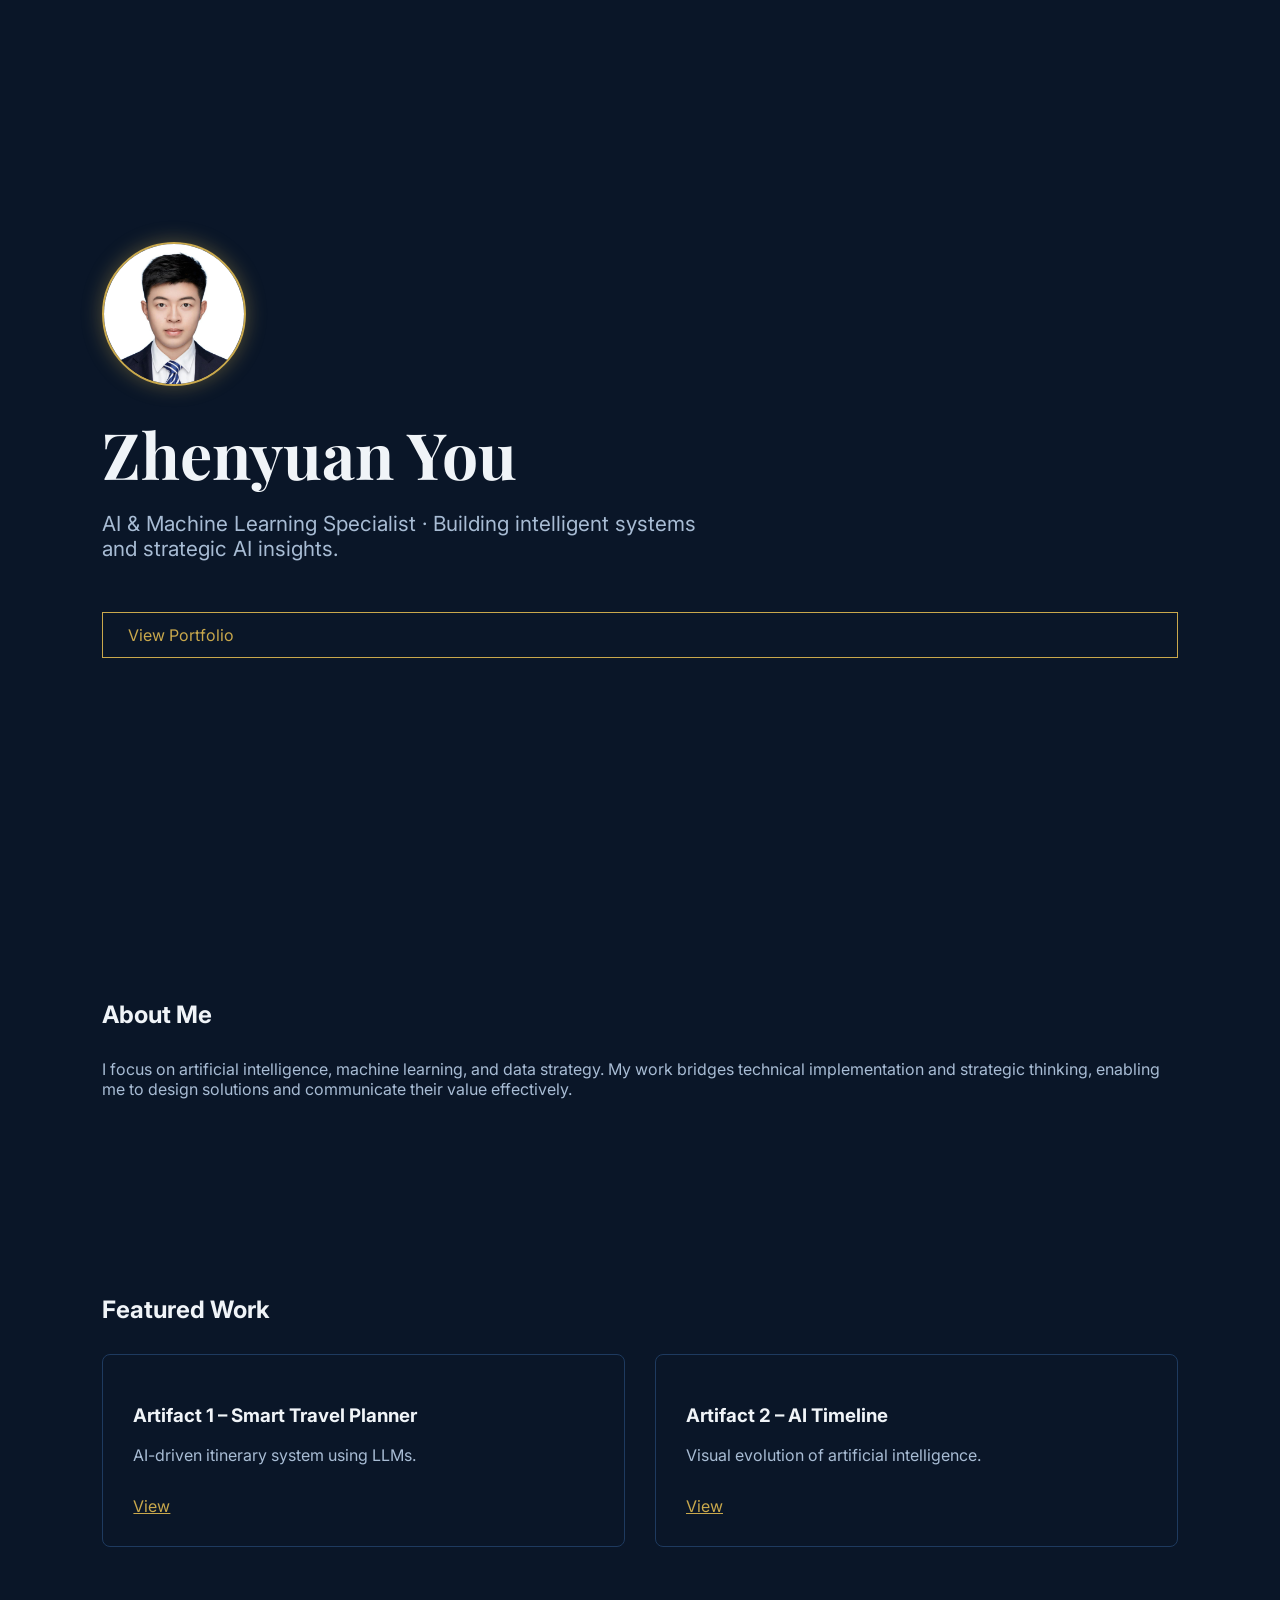
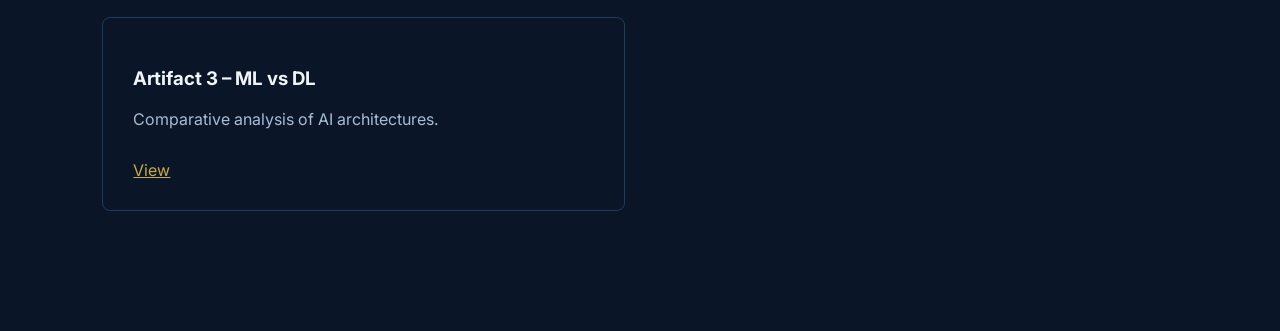
==== commit 2ea9dd65: "Add files via upload" ====
--- a/index.html
+++ b/index.html
@@ -1,142 +1,173 @@
 <!DOCTYPE html>
 <html lang="en">
 <head>
-  <meta charset="UTF-8" />
-  <meta name="viewport" content="width=device-width, initial-scale=1.0" />
-  <title>Zhenyuan You · AI/ML Portfolio</title>
-  <link rel="preconnect" href="https://fonts.googleapis.com">
-  <link rel="preconnect" href="https://fonts.gstatic.com" crossorigin>
-  <link href="https://fonts.googleapis.com/css2?family=Inter:wght@400;500;600;700;800&family=Playfair+Display:wght@600;700&display=swap" rel="stylesheet">
-  <link rel="stylesheet" href="styles.css" />
+<meta charset="UTF-8"/>
+<meta name="viewport" content="width=device-width, initial-scale=1.0"/>
+<title>Zhenyuan You · AI/ML Portfolio</title>
+
+<link href="https://fonts.googleapis.com/css2?family=Playfair+Display:wght@600;700&family=Inter:wght@300;400;500;600&display=swap" rel="stylesheet"/>
+
+<style>
+:root {
+  --navy:#0a1628;
+  --navy2:#112240;
+  --gold:#c9a84c;
+  --white:#f0f4f8;
+  --text:#a8bcd4;
+  --border:#1e3a5f;
+}
+
+body {
+  margin:0;
+  background:var(--navy);
+  color:var(--text);
+  font-family:'Inter', sans-serif;
+}
+
+main {
+  padding:0 8%;
+}
+
+/* HERO */
+#hero {
+  min-height:100vh;
+  display:flex;
+  flex-direction:column;
+  justify-content:center;
+}
+
+.hero-avatar {
+  width:140px;
+  height:140px;
+  border-radius:50%;
+  overflow:hidden;
+  border:2px solid var(--gold);
+  margin-bottom:25px;
+  box-shadow:0 0 20px rgba(201,168,76,0.4);
+}
+
+.hero-avatar img {
+  width:100%;
+  height:100%;
+  object-fit:cover;
+}
+
+.hero-name {
+  font-family:'Playfair Display', serif;
+  font-size:4rem;
+  color:var(--white);
+  margin:0;
+}
+
+.hero-sub {
+  font-size:1.3rem;
+  margin-top:15px;
+  max-width:600px;
+}
+
+.btn {
+  margin-top:30px;
+  display:inline-block;
+  padding:12px 25px;
+  border:1px solid var(--gold);
+  color:var(--gold);
+  text-decoration:none;
+}
+
+.section {
+  padding:80px 0;
+}
+
+.section h2 {
+  color:var(--white);
+  margin-bottom:30px;
+}
+
+/* ARTIFACT CARDS */
+.card {
+  border:1px solid var(--border);
+  padding:30px;
+  margin-bottom:40px;
+  border-radius:8px;
+}
+
+.card h3 {
+  color:var(--white);
+}
+
+.card a {
+  display:inline-block;
+  margin-top:15px;
+  color:var(--gold);
+}
+
+/* GRID */
+.grid {
+  display:grid;
+  grid-template-columns:1fr 1fr;
+  gap:30px;
+}
+
+@media(max-width:768px){
+  .grid {grid-template-columns:1fr;}
+}
+</style>
 </head>
+
 <body>
-  <header class="nav">
-    <div class="container nav-inner">
-      <a class="brand" href="index.html">
-        <span class="brand-mark">ZY</span>
-        <span>Zhenyuan You</span>
-      </a>
-      <nav class="nav-links">
-        <a href="index.html" class="active">Home</a>
-        <a href="artifacts.html">Artifacts</a>
-        <a href="artifact-2.html">Timeline Study</a>
-        <a href="artifact-3.html">ML vs DL</a>
-        <a href="contact.html">Contact</a>
-      </nav>
-      <a href="artifacts.html" class="button-outline">View Portfolio</a>
+
+<main>
+
+<!-- HERO -->
+<section id="hero">
+  <div class="hero-avatar">
+    <img src="photo.jpg" alt="Zhenyuan You">
+  </div>
+
+  <h1 class="hero-name">Zhenyuan You</h1>
+  <p class="hero-sub">
+    AI & Machine Learning Specialist · Building intelligent systems and strategic AI insights.
+  </p>
+
+  <a href="artifacts.html" class="btn">View Portfolio</a>
+</section>
+
+<!-- ABOUT -->
+<section class="section">
+  <h2>About Me</h2>
+  <p>
+    I focus on artificial intelligence, machine learning, and data strategy. My work bridges technical implementation and strategic thinking, enabling me to design solutions and communicate their value effectively.
+  </p>
+</section>
+
+<!-- ARTIFACT PREVIEW -->
+<section class="section">
+  <h2>Featured Work</h2>
+
+  <div class="grid">
+
+    <div class="card">
+      <h3>Artifact 1 – Smart Travel Planner</h3>
+      <p>AI-driven itinerary system using LLMs.</p>
+      <a href="artifacts.html">View</a>
     </div>
-  </header>
 
-  <main>
-    <section class="hero">
-      <div class="container hero-grid">
-        <div>
-          <span class="kicker">AI portfolio · Visual upgrade</span>
-          <h1>AI &amp; Machine Learning Portfolio built to show, not just tell.</h1>
-          <p class="lead">I am an AI/ML-focused student and builder who combines technical implementation, strategic analysis, and audience-centered communication. This portfolio presents artifacts as visual products rather than text-heavy submissions.</p>
-          <div class="hero-actions">
-            <a class="button" href="artifacts.html">Explore all 3 artifacts</a>
-            <a class="button-outline" href="contact.html">Contact</a>
-          </div>
-        </div>
-        <aside class="hero-panel">
-          <div class="eyebrow">Portfolio snapshot</div>
-          <h3 style="margin:10px 0 6px; font-size:1.5rem;">What this site communicates in 10 seconds</h3>
-          <p style="margin:0; color:var(--muted);">Clear positioning, visible project outcomes, and visual storytelling across application, strategy, and comparative analysis.</p>
-          <div class="hero-stats">
-            <div class="stat"><strong>3</strong><span>Core artifacts</span></div>
-            <div class="stat"><strong>3</strong><span>AI/ML competency areas</span></div>
-            <div class="stat"><strong>1</strong><span>Professional narrative</span></div>
-          </div>
-        </aside>
-      </div>
-    </section>
+    <div class="card">
+      <h3>Artifact 2 – AI Timeline</h3>
+      <p>Visual evolution of artificial intelligence.</p>
+      <a href="artifact-2.html">View</a>
+    </div>
 
-    <section class="section">
-      <div class="container">
-        <div class="section-header">
-          <div>
-            <h2>Professional Profile</h2>
-            <p>This landing page is designed to communicate identity, capability, and direction immediately. It supports leadership- and consulting-oriented positioning while still showing technical range.</p>
-          </div>
-        </div>
-        <div class="grid-2">
-          <div class="card">
-            <span class="badge">Positioning</span>
-            <h3>AI/ML specialist with technical and strategic range</h3>
-            <p>I focus on applied AI, model selection, and communicating technical value to different audiences. My portfolio emphasizes not only building systems, but also explaining when and why particular AI approaches are the right fit.</p>
-            <div class="tags">
-              <span class="tag">Applied AI</span>
-              <span class="tag">Machine Learning</span>
-              <span class="tag">AI Strategy</span>
-              <span class="tag">Audience Communication</span>
-            </div>
-          </div>
-          <div class="card">
-            <span class="badge">Competency mix</span>
-            <div class="visual-band">
-              <div class="mini-metrics">
-                <div><strong>Artifact 1</strong><span>Hands-on product execution</span></div>
-                <div><strong>Artifact 2</strong><span>Industry history &amp; strategic foresight</span></div>
-                <div><strong>Artifact 3</strong><span>Analytical model comparison</span></div>
-              </div>
-            </div>
-            <p>This structure makes the portfolio easier for an instructor, recruiter, or manager to scan. Each artifact now has a distinct role and visible format.</p>
-          </div>
-        </div>
-      </div>
-    </section>
+    <div class="card">
+      <h3>Artifact 3 – ML vs DL</h3>
+      <p>Comparative analysis of AI architectures.</p>
+      <a href="artifact-3.html">View</a>
+    </div>
 
-    <section class="section">
-      <div class="container">
-        <div class="section-header">
-          <div>
-            <h2>Featured Artifacts</h2>
-            <p>Each project is framed around a separate competency so the portfolio shows variety rather than repetition.</p>
-          </div>
-          <a href="artifacts.html" class="button-outline">See all artifact pages</a>
-        </div>
-        <div class="grid-3">
-          <article class="card artifact-card">
-            <span class="badge">Artifact 01 · Application</span>
-            <h3>Smart Travel Planner</h3>
-            <p>A user-facing AI planning assistant that turns prompt engineering and constraint handling into a practical product experience.</p>
-            <div class="visual-band">
-              <strong>Key outcome</strong>
-              <p style="margin:8px 0 0;">Demonstrates implementation, usability thinking, and applied generative AI.</p>
-            </div>
-            <a class="button-outline" href="artifacts.html#artifact1">Open Artifact 1</a>
-          </article>
-          <article class="card artifact-card">
-            <span class="badge">Artifact 02 · Strategic research</span>
-            <h3>The Evolution of AI</h3>
-            <p>A timeline-based artifact showing how AI progressed from symbolic systems to machine learning, deep learning, and generative AI.</p>
-            <div class="visual-band">
-              <strong>Now visual-first</strong>
-              <p style="margin:8px 0 0;">The timeline is visible on-page instead of hidden behind a download button.</p>
-            </div>
-            <a class="button-outline" href="artifact-2.html">View timeline artifact</a>
-          </article>
-          <article class="card artifact-card">
-            <span class="badge">Artifact 03 · Analytical research</span>
-            <h3>Machine Learning vs. Deep Learning</h3>
-            <p>A comparative study framed as a decision aid, showing how model choice changes with data type, scale, and business context.</p>
-            <div class="visual-band">
-              <strong>Now easier to scan</strong>
-              <p style="margin:8px 0 0;">The core comparison is shown through structured visual blocks and decision criteria.</p>
-            </div>
-            <a class="button-outline" href="artifact-3.html">View comparison artifact</a>
-          </article>
-        </div>
-      </div>
-    </section>
-  </main>
+  </div>
+</section>
 
-  <footer class="footer">
-    <div class="container footer-grid">
-      <div>© 2026 Zhenyuan You · AI/ML Portfolio</div>
-      <div><a href="artifacts.html">Artifacts</a> · <a href="contact.html">Contact</a></div>
-    </div>
-  </footer>
+</main>
+
 </body>
-</html>
+</html>
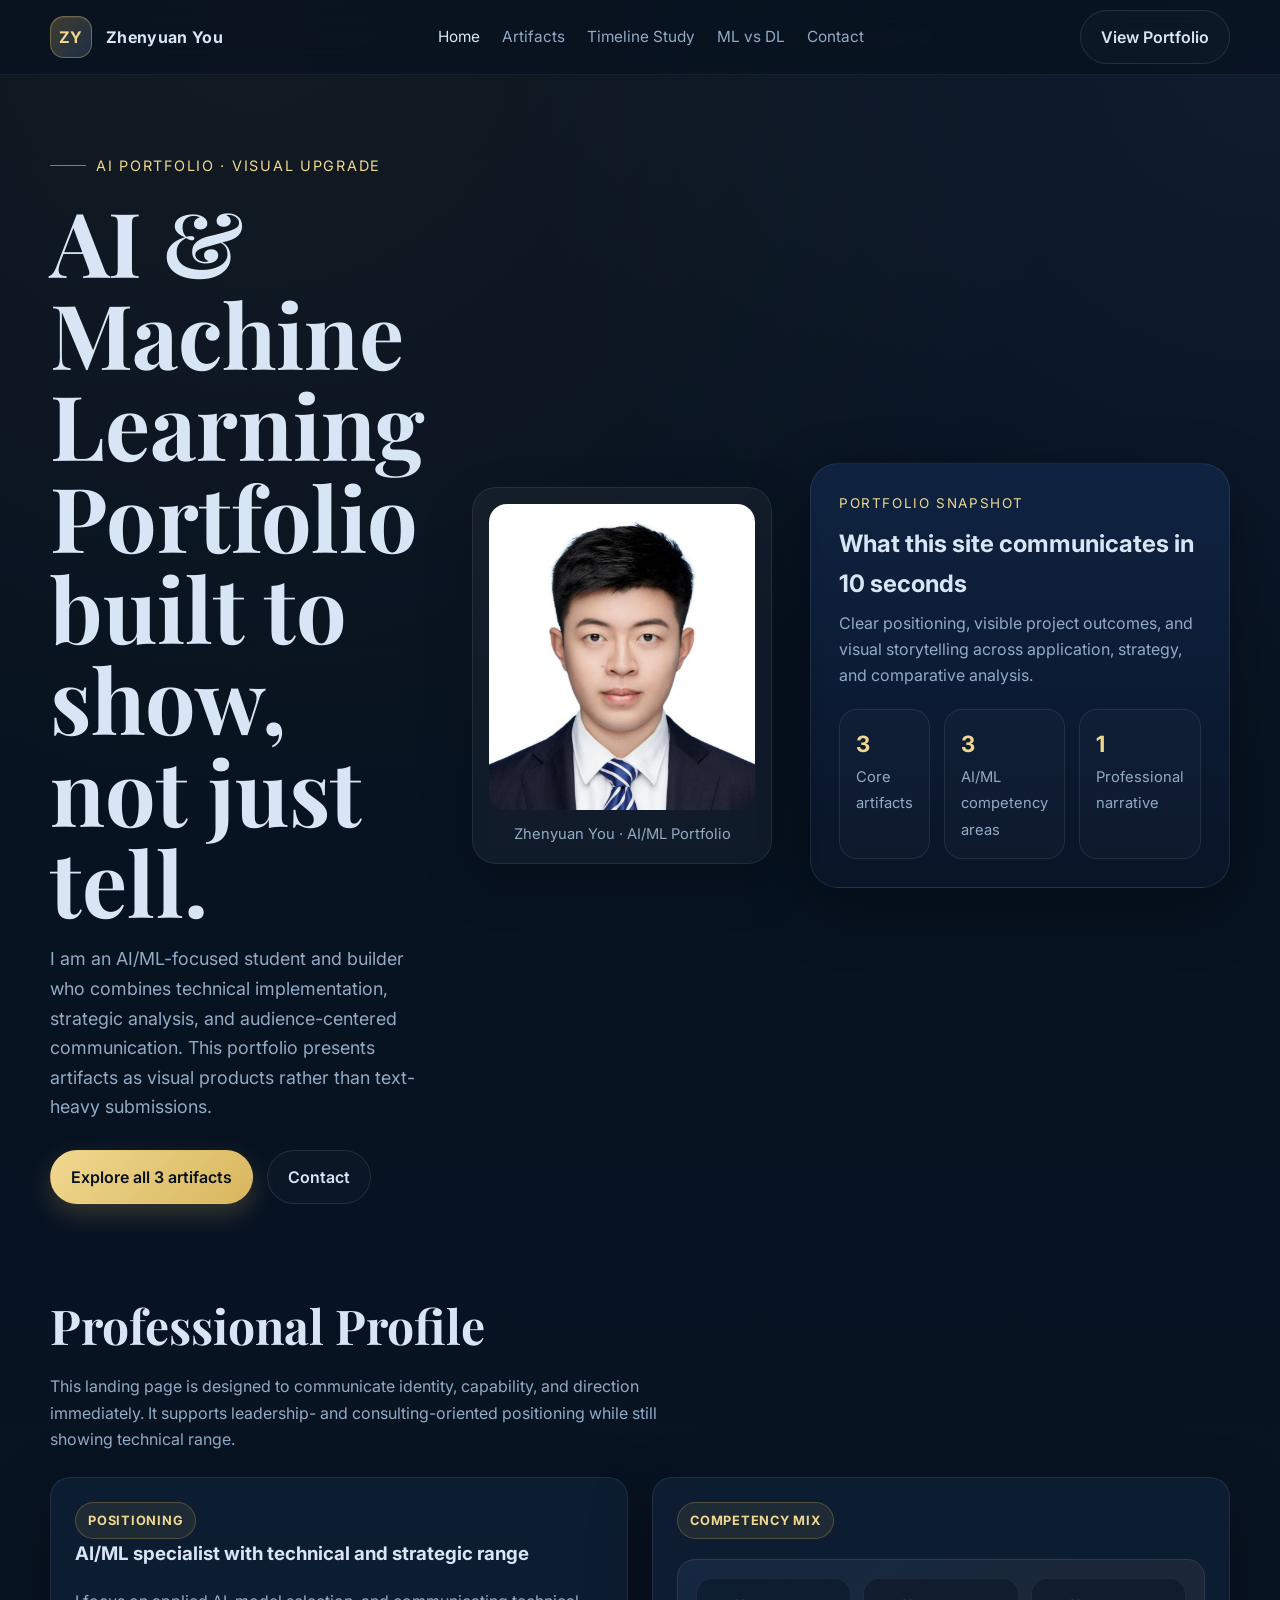
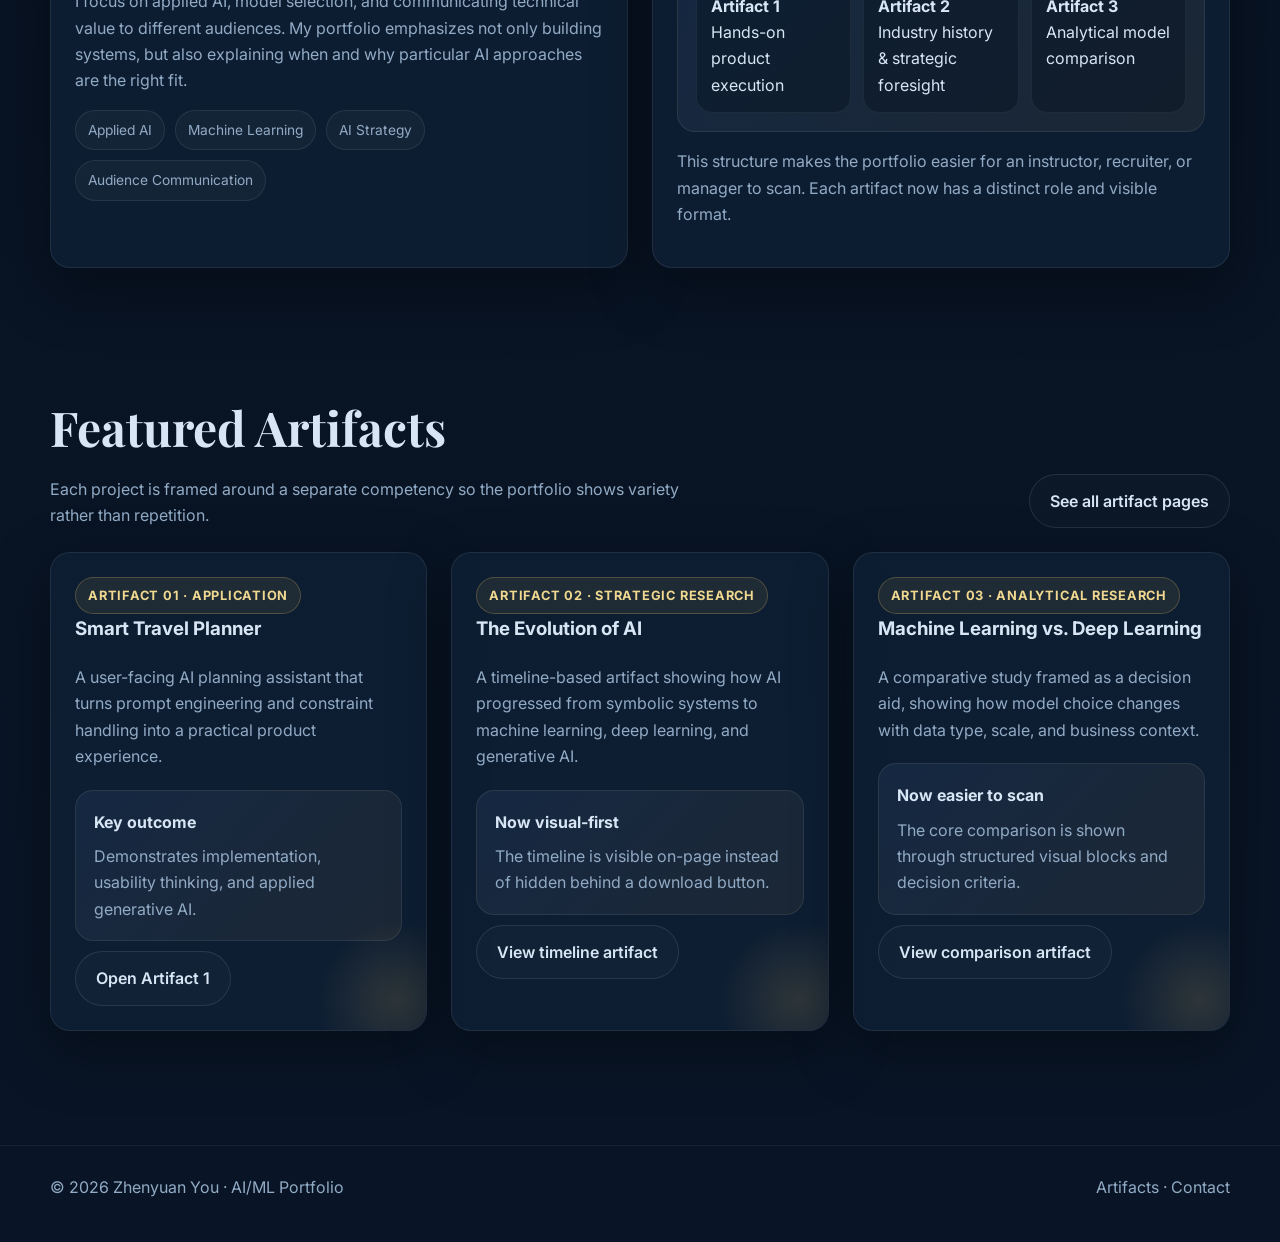
==== commit ca2984b5: "Update index.html" ====
--- a/index.html
+++ b/index.html
@@ -1,173 +1,244 @@
 <!DOCTYPE html>
 <html lang="en">
 <head>
-<meta charset="UTF-8"/>
-<meta name="viewport" content="width=device-width, initial-scale=1.0"/>
-<title>Zhenyuan You · AI/ML Portfolio</title>
-
-<link href="https://fonts.googleapis.com/css2?family=Playfair+Display:wght@600;700&family=Inter:wght@300;400;500;600&display=swap" rel="stylesheet"/>
-
-<style>
-:root {
-  --navy:#0a1628;
-  --navy2:#112240;
-  --gold:#c9a84c;
-  --white:#f0f4f8;
-  --text:#a8bcd4;
-  --border:#1e3a5f;
-}
-
-body {
-  margin:0;
-  background:var(--navy);
-  color:var(--text);
-  font-family:'Inter', sans-serif;
-}
-
-main {
-  padding:0 8%;
-}
-
-/* HERO */
-#hero {
-  min-height:100vh;
-  display:flex;
-  flex-direction:column;
-  justify-content:center;
-}
-
-.hero-avatar {
-  width:140px;
-  height:140px;
-  border-radius:50%;
-  overflow:hidden;
-  border:2px solid var(--gold);
-  margin-bottom:25px;
-  box-shadow:0 0 20px rgba(201,168,76,0.4);
-}
-
-.hero-avatar img {
-  width:100%;
-  height:100%;
-  object-fit:cover;
-}
-
-.hero-name {
-  font-family:'Playfair Display', serif;
-  font-size:4rem;
-  color:var(--white);
-  margin:0;
-}
-
-.hero-sub {
-  font-size:1.3rem;
-  margin-top:15px;
-  max-width:600px;
-}
-
-.btn {
-  margin-top:30px;
-  display:inline-block;
-  padding:12px 25px;
-  border:1px solid var(--gold);
-  color:var(--gold);
-  text-decoration:none;
-}
-
-.section {
-  padding:80px 0;
-}
-
-.section h2 {
-  color:var(--white);
-  margin-bottom:30px;
-}
-
-/* ARTIFACT CARDS */
-.card {
-  border:1px solid var(--border);
-  padding:30px;
-  margin-bottom:40px;
-  border-radius:8px;
-}
-
-.card h3 {
-  color:var(--white);
-}
-
-.card a {
-  display:inline-block;
-  margin-top:15px;
-  color:var(--gold);
-}
-
-/* GRID */
-.grid {
-  display:grid;
-  grid-template-columns:1fr 1fr;
-  gap:30px;
-}
-
-@media(max-width:768px){
-  .grid {grid-template-columns:1fr;}
-}
-</style>
+  <meta charset="UTF-8" />
+  <meta name="viewport" content="width=device-width, initial-scale=1.0" />
+  <title>Zhenyuan You · AI/ML Portfolio</title>
+  <link rel="preconnect" href="https://fonts.googleapis.com">
+  <link rel="preconnect" href="https://fonts.gstatic.com" crossorigin>
+  <link href="https://fonts.googleapis.com/css2?family=Inter:wght@400;500;600;700;800&family=Playfair+Display:wght@600;700&display=swap" rel="stylesheet">
+  <link rel="stylesheet" href="styles.css" />
+  <style>
+    .hero-grid.hero-grid-with-photo {
+      display: grid;
+      grid-template-columns: 1.35fr 320px 1fr;
+      gap: 28px;
+      align-items: center;
+    }
+
+    .hero-photo-wrap {
+      display: flex;
+      justify-content: center;
+      align-items: center;
+    }
+
+    .hero-photo-card {
+      width: 100%;
+      max-width: 300px;
+      background: rgba(255, 255, 255, 0.04);
+      border: 1px solid rgba(255, 255, 255, 0.08);
+      border-radius: 24px;
+      padding: 16px;
+      box-shadow: 0 20px 50px rgba(0, 0, 0, 0.22);
+      backdrop-filter: blur(6px);
+    }
+
+    .hero-photo-card img {
+      display: block;
+      width: 100%;
+      aspect-ratio: 1 / 1.15;
+      object-fit: cover;
+      border-radius: 18px;
+    }
+
+    .hero-photo-caption {
+      margin-top: 12px;
+      font-size: 0.92rem;
+      color: var(--muted);
+      text-align: center;
+    }
+
+    @media (max-width: 1100px) {
+      .hero-grid.hero-grid-with-photo {
+        grid-template-columns: 1fr;
+      }
+
+      .hero-photo-wrap {
+        order: 2;
+      }
+
+      .hero-panel {
+        order: 3;
+      }
+
+      .hero-photo-card {
+        max-width: 260px;
+      }
+    }
+  </style>
 </head>
-
 <body>
-
-<main>
-
-<!-- HERO -->
-<section id="hero">
-  <div class="hero-avatar">
-    <img src="photo.jpg" alt="Zhenyuan You">
-  </div>
-
-  <h1 class="hero-name">Zhenyuan You</h1>
-  <p class="hero-sub">
-    AI & Machine Learning Specialist · Building intelligent systems and strategic AI insights.
-  </p>
-
-  <a href="artifacts.html" class="btn">View Portfolio</a>
-</section>
-
-<!-- ABOUT -->
-<section class="section">
-  <h2>About Me</h2>
-  <p>
-    I focus on artificial intelligence, machine learning, and data strategy. My work bridges technical implementation and strategic thinking, enabling me to design solutions and communicate their value effectively.
-  </p>
-</section>
-
-<!-- ARTIFACT PREVIEW -->
-<section class="section">
-  <h2>Featured Work</h2>
-
-  <div class="grid">
-
-    <div class="card">
-      <h3>Artifact 1 – Smart Travel Planner</h3>
-      <p>AI-driven itinerary system using LLMs.</p>
-      <a href="artifacts.html">View</a>
+  <header class="nav">
+    <div class="container nav-inner">
+      <a class="brand" href="index.html">
+        <span class="brand-mark">ZY</span>
+        <span>Zhenyuan You</span>
+      </a>
+      <nav class="nav-links">
+        <a href="index.html" class="active">Home</a>
+        <a href="artifacts.html">Artifacts</a>
+        <a href="artifact-2.html">Timeline Study</a>
+        <a href="artifact-3.html">ML vs DL</a>
+        <a href="contact.html">Contact</a>
+      </nav>
+      <a href="artifacts.html" class="button-outline">View Portfolio</a>
     </div>
-
-    <div class="card">
-      <h3>Artifact 2 – AI Timeline</h3>
-      <p>Visual evolution of artificial intelligence.</p>
-      <a href="artifact-2.html">View</a>
+  </header>
+
+  <main>
+    <section class="hero">
+      <div class="container hero-grid hero-grid-with-photo">
+        <div>
+          <span class="kicker">AI portfolio · Visual upgrade</span>
+          <h1>AI &amp; Machine Learning Portfolio built to show, not just tell.</h1>
+          <p class="lead">
+            I am an AI/ML-focused student and builder who combines technical implementation, strategic analysis,
+            and audience-centered communication. This portfolio presents artifacts as visual products rather than
+            text-heavy submissions.
+          </p>
+          <div class="hero-actions">
+            <a class="button" href="artifacts.html">Explore all 3 artifacts</a>
+            <a class="button-outline" href="contact.html">Contact</a>
+          </div>
+        </div>
+
+        <div class="hero-photo-wrap">
+          <div class="hero-photo-card">
+            <img src="photo.jpg" alt="Portrait of Zhenyuan You" />
+            <div class="hero-photo-caption">Zhenyuan You · AI/ML Portfolio</div>
+          </div>
+        </div>
+
+        <aside class="hero-panel">
+          <div class="eyebrow">Portfolio snapshot</div>
+          <h3 style="margin:10px 0 6px; font-size:1.5rem;">What this site communicates in 10 seconds</h3>
+          <p style="margin:0; color:var(--muted);">
+            Clear positioning, visible project outcomes, and visual storytelling across application,
+            strategy, and comparative analysis.
+          </p>
+          <div class="hero-stats">
+            <div class="stat"><strong>3</strong><span>Core artifacts</span></div>
+            <div class="stat"><strong>3</strong><span>AI/ML competency areas</span></div>
+            <div class="stat"><strong>1</strong><span>Professional narrative</span></div>
+          </div>
+        </aside>
+      </div>
+    </section>
+
+    <section class="section">
+      <div class="container">
+        <div class="section-header">
+          <div>
+            <h2>Professional Profile</h2>
+            <p>
+              This landing page is designed to communicate identity, capability, and direction immediately.
+              It supports leadership- and consulting-oriented positioning while still showing technical range.
+            </p>
+          </div>
+        </div>
+        <div class="grid-2">
+          <div class="card">
+            <span class="badge">Positioning</span>
+            <h3>AI/ML specialist with technical and strategic range</h3>
+            <p>
+              I focus on applied AI, model selection, and communicating technical value to different audiences.
+              My portfolio emphasizes not only building systems, but also explaining when and why particular AI
+              approaches are the right fit.
+            </p>
+            <div class="tags">
+              <span class="tag">Applied AI</span>
+              <span class="tag">Machine Learning</span>
+              <span class="tag">AI Strategy</span>
+              <span class="tag">Audience Communication</span>
+            </div>
+          </div>
+          <div class="card">
+            <span class="badge">Competency mix</span>
+            <div class="visual-band">
+              <div class="mini-metrics">
+                <div><strong>Artifact 1</strong><span>Hands-on product execution</span></div>
+                <div><strong>Artifact 2</strong><span>Industry history &amp; strategic foresight</span></div>
+                <div><strong>Artifact 3</strong><span>Analytical model comparison</span></div>
+              </div>
+            </div>
+            <p>
+              This structure makes the portfolio easier for an instructor, recruiter, or manager to scan.
+              Each artifact now has a distinct role and visible format.
+            </p>
+          </div>
+        </div>
+      </div>
+    </section>
+
+    <section class="section">
+      <div class="container">
+        <div class="section-header">
+          <div>
+            <h2>Featured Artifacts</h2>
+            <p>
+              Each project is framed around a separate competency so the portfolio shows variety rather than repetition.
+            </p>
+          </div>
+          <a href="artifacts.html" class="button-outline">See all artifact pages</a>
+        </div>
+        <div class="grid-3">
+          <article class="card artifact-card">
+            <span class="badge">Artifact 01 · Application</span>
+            <h3>Smart Travel Planner</h3>
+            <p>
+              A user-facing AI planning assistant that turns prompt engineering and constraint handling
+              into a practical product experience.
+            </p>
+            <div class="visual-band">
+              <strong>Key outcome</strong>
+              <p style="margin:8px 0 0;">
+                Demonstrates implementation, usability thinking, and applied generative AI.
+              </p>
+            </div>
+            <a class="button-outline" href="artifacts.html#artifact1">Open Artifact 1</a>
+          </article>
+
+          <article class="card artifact-card">
+            <span class="badge">Artifact 02 · Strategic research</span>
+            <h3>The Evolution of AI</h3>
+            <p>
+              A timeline-based artifact showing how AI progressed from symbolic systems to machine learning,
+              deep learning, and generative AI.
+            </p>
+            <div class="visual-band">
+              <strong>Now visual-first</strong>
+              <p style="margin:8px 0 0;">
+                The timeline is visible on-page instead of hidden behind a download button.
+              </p>
+            </div>
+            <a class="button-outline" href="artifact-2.html">View timeline artifact</a>
+          </article>
+
+          <article class="card artifact-card">
+            <span class="badge">Artifact 03 · Analytical research</span>
+            <h3>Machine Learning vs. Deep Learning</h3>
+            <p>
+              A comparative study framed as a decision aid, showing how model choice changes with data type,
+              scale, and business context.
+            </p>
+            <div class="visual-band">
+              <strong>Now easier to scan</strong>
+              <p style="margin:8px 0 0;">
+                The core comparison is shown through structured visual blocks and decision criteria.
+              </p>
+            </div>
+            <a class="button-outline" href="artifact-3.html">View comparison artifact</a>
+          </article>
+        </div>
+      </div>
+    </section>
+  </main>
+
+  <footer class="footer">
+    <div class="container footer-grid">
+      <div>© 2026 Zhenyuan You · AI/ML Portfolio</div>
+      <div><a href="artifacts.html">Artifacts</a> · <a href="contact.html">Contact</a></div>
     </div>
-
-    <div class="card">
-      <h3>Artifact 3 – ML vs DL</h3>
-      <p>Comparative analysis of AI architectures.</p>
-      <a href="artifact-3.html">View</a>
-    </div>
-
-  </div>
-</section>
-
-</main>
-
+  </footer>
 </body>
-</html>+</html>
--- a/styles.css
+++ b/styles.css
@@ -0,0 +1,226 @@
+:root {
+  --bg: #07111f;
+  --bg-alt: #0d1b30;
+  --panel: rgba(15, 31, 53, 0.84);
+  --panel-2: #102544;
+  --line: #1d3b67;
+  --text: #d7e5f4;
+  --muted: #92abc5;
+  --gold: #d8b65d;
+  --gold-soft: #f0d890;
+  --accent: #7fb3ff;
+  --shadow: 0 20px 60px rgba(0,0,0,.35);
+  --radius: 20px;
+  --max: 1180px;
+}
+* { box-sizing: border-box; }
+html { scroll-behavior: smooth; }
+body {
+  margin: 0;
+  font-family: Inter, system-ui, -apple-system, BlinkMacSystemFont, "Segoe UI", sans-serif;
+  background:
+    radial-gradient(circle at top right, rgba(127,179,255,.08), transparent 25%),
+    radial-gradient(circle at 20% 0%, rgba(216,182,93,.06), transparent 28%),
+    linear-gradient(180deg, #07111f 0%, #091526 100%);
+  color: var(--text);
+  line-height: 1.65;
+}
+a { color: inherit; text-decoration: none; }
+img { max-width: 100%; display: block; }
+.container { width: min(var(--max), calc(100% - 48px)); margin: 0 auto; }
+.nav {
+  position: sticky; top: 0; z-index: 50;
+  backdrop-filter: blur(16px);
+  background: rgba(7,17,31,.72);
+  border-bottom: 1px solid rgba(255,255,255,.06);
+}
+.nav-inner {
+  display: flex; align-items: center; justify-content: space-between;
+  min-height: 74px;
+}
+.brand {
+  display: flex; align-items: center; gap: 14px; font-weight: 700; letter-spacing: .02em;
+}
+.brand-mark {
+  width: 42px; height: 42px; border-radius: 14px;
+  display: grid; place-items: center;
+  background: linear-gradient(135deg, rgba(216,182,93,.26), rgba(127,179,255,.18));
+  border: 1px solid rgba(216,182,93,.4);
+  color: var(--gold-soft);
+  box-shadow: inset 0 1px 0 rgba(255,255,255,.08);
+}
+.nav-links { display: flex; gap: 22px; color: var(--muted); font-size: .96rem; }
+.nav-links a:hover, .nav-links a.active { color: var(--text); }
+.button, .button-outline {
+  display: inline-flex; align-items: center; gap: 10px;
+  border-radius: 999px; padding: 13px 20px; font-weight: 600;
+  transition: .22s ease; border: 1px solid transparent;
+}
+.button {
+  color: #08111d; background: linear-gradient(135deg, var(--gold-soft), var(--gold));
+  box-shadow: 0 10px 24px rgba(216,182,93,.22);
+}
+.button:hover { transform: translateY(-1px); }
+.button-outline {
+  color: var(--text); background: rgba(255,255,255,.02); border-color: rgba(255,255,255,.1);
+}
+.button-outline:hover { border-color: rgba(216,182,93,.5); color: var(--gold-soft); }
+.hero {
+  padding: 72px 0 48px;
+}
+.hero-grid {
+  display: grid; grid-template-columns: 1.15fr .85fr; gap: 34px; align-items: center;
+}
+.kicker {
+  display: inline-flex; align-items: center; gap: 10px;
+  color: var(--gold-soft); font-size: .9rem; letter-spacing: .12em; text-transform: uppercase;
+  margin-bottom: 18px;
+}
+.kicker::before {
+  content: ""; width: 36px; height: 1px; background: rgba(216,182,93,.65);
+}
+.hero h1 {
+  margin: 0; font-family: "Playfair Display", Georgia, serif;
+  font-size: clamp(2.9rem, 7vw, 5.8rem); line-height: 1.02;
+}
+.hero p.lead {
+  color: var(--muted); font-size: 1.12rem; max-width: 62ch; margin: 18px 0 28px;
+}
+.hero-actions { display: flex; flex-wrap: wrap; gap: 14px; }
+.hero-panel {
+  background: linear-gradient(180deg, rgba(16,37,68,.92), rgba(10,22,40,.9));
+  border: 1px solid rgba(255,255,255,.08);
+  border-radius: 28px;
+  box-shadow: var(--shadow);
+  padding: 28px;
+}
+.hero-panel .eyebrow { color: var(--gold-soft); font-size: .84rem; letter-spacing: .12em; text-transform: uppercase; }
+.hero-stats {
+  display: grid; grid-template-columns: repeat(3, 1fr); gap: 14px; margin-top: 20px;
+}
+.stat {
+  border: 1px solid rgba(255,255,255,.08); border-radius: 18px; padding: 16px;
+  background: rgba(255,255,255,.02);
+}
+.stat strong { display: block; font-size: 1.4rem; color: var(--gold-soft); }
+.stat span { color: var(--muted); font-size: .92rem; }
+.section { padding: 34px 0 86px; }
+.section-header {
+  display: flex; align-items: end; justify-content: space-between; gap: 18px; margin-bottom: 24px;
+}
+.section-header h2 {
+  margin: 0; font-family: "Playfair Display", Georgia, serif; font-size: clamp(2rem, 5vw, 3rem);
+}
+.section-header p { margin: 8px 0 0; color: var(--muted); max-width: 64ch; }
+.grid-2 { display: grid; grid-template-columns: repeat(2, 1fr); gap: 24px; }
+.grid-3 { display: grid; grid-template-columns: repeat(3, 1fr); gap: 24px; }
+.card {
+  background: var(--panel);
+  border: 1px solid rgba(255,255,255,.08);
+  border-radius: var(--radius);
+  padding: 24px;
+  box-shadow: var(--shadow);
+}
+.card h3, .card h4 { margin-top: 0; }
+.card p { color: var(--muted); }
+.artifact-card {
+  position: relative; overflow: hidden;
+}
+.artifact-card::after {
+  content: ""; position: absolute; inset: auto -50px -50px auto; width: 160px; height: 160px;
+  background: radial-gradient(circle, rgba(216,182,93,.16), transparent 70%);
+}
+.badge {
+  display: inline-flex; align-items: center; gap: 8px;
+  padding: 7px 12px; border-radius: 999px;
+  font-size: .8rem; font-weight: 700; letter-spacing: .06em; text-transform: uppercase;
+  color: var(--gold-soft); background: rgba(216,182,93,.09); border: 1px solid rgba(216,182,93,.26);
+}
+.tags { display: flex; flex-wrap: wrap; gap: 10px; margin-top: 16px; }
+.tag {
+  padding: 8px 12px; border-radius: 999px; background: rgba(255,255,255,.03);
+  color: var(--muted); border: 1px solid rgba(255,255,255,.08); font-size: .86rem;
+}
+.visual-band {
+  margin: 20px 0 10px; padding: 18px; border-radius: 18px;
+  background: linear-gradient(135deg, rgba(127,179,255,.08), rgba(216,182,93,.07));
+  border: 1px solid rgba(255,255,255,.08);
+}
+.mini-metrics { display: grid; grid-template-columns: repeat(3, 1fr); gap: 12px; }
+.mini-metrics div {
+  padding: 14px; border-radius: 16px; background: rgba(7,17,31,.42); border: 1px solid rgba(255,255,255,.06);
+}
+.mini-metrics strong { display: block; color: var(--text); }
+.timeline {
+  position: relative; margin-top: 24px; padding-left: 22px;
+}
+.timeline::before {
+  content: ""; position: absolute; top: 2px; bottom: 2px; left: 6px; width: 2px;
+  background: linear-gradient(180deg, var(--gold), rgba(127,179,255,.7));
+}
+.timeline-item {
+  position: relative; margin-bottom: 22px; padding: 0 0 0 18px;
+}
+.timeline-item::before {
+  content: ""; position: absolute; left: -22px; top: 7px; width: 12px; height: 12px;
+  border-radius: 50%; background: var(--gold); box-shadow: 0 0 0 5px rgba(216,182,93,.12);
+}
+.timeline-year { font-size: .86rem; color: var(--gold-soft); letter-spacing: .08em; text-transform: uppercase; }
+.timeline-item h4 { margin: 4px 0 6px; font-size: 1.02rem; }
+.timeline-item p { margin: 0; font-size: .95rem; }
+.phase-grid {
+  display: grid; grid-template-columns: repeat(4, 1fr); gap: 12px; margin-top: 18px;
+}
+.phase {
+  padding: 16px; border-radius: 16px; background: rgba(255,255,255,.02); border: 1px solid rgba(255,255,255,.08);
+}
+.phase small { display: block; color: var(--gold-soft); text-transform: uppercase; letter-spacing: .08em; margin-bottom: 8px; }
+.phase strong { display: block; margin-bottom: 8px; }
+.comparison-grid {
+  display: grid; grid-template-columns: repeat(2, 1fr); gap: 18px; margin-top: 20px;
+}
+.compare {
+  border: 1px solid rgba(255,255,255,.08); border-radius: 18px; padding: 18px;
+  background: rgba(255,255,255,.03);
+}
+.compare h4 { margin: 0 0 8px; }
+.compare ul { margin: 0; padding-left: 18px; color: var(--muted); }
+.compare li + li { margin-top: 8px; }
+.decision-strip {
+  margin-top: 18px; display: grid; grid-template-columns: repeat(4, 1fr); gap: 12px;
+}
+.decision-strip .pill {
+  padding: 14px; border-radius: 16px; text-align: center;
+  background: rgba(255,255,255,.02); border: 1px solid rgba(255,255,255,.08); color: var(--muted);
+}
+.decision-strip strong { color: var(--text); display: block; margin-bottom: 4px; }
+.artifact-hero {
+  padding: 56px 0 28px;
+}
+.breadcrumbs { color: var(--muted); font-size: .92rem; margin-bottom: 14px; }
+.split {
+  display: grid; grid-template-columns: 1.05fr .95fr; gap: 24px;
+}
+.checklist { display: grid; gap: 12px; margin-top: 16px; }
+.check {
+  border: 1px solid rgba(255,255,255,.08); border-radius: 16px; padding: 14px 16px; background: rgba(255,255,255,.03);
+}
+.check strong { display: block; margin-bottom: 3px; }
+.cta-row { display: flex; flex-wrap: wrap; gap: 12px; margin-top: 22px; }
+.footer {
+  padding: 28px 0 42px; color: var(--muted); border-top: 1px solid rgba(255,255,255,.06); margin-top: 28px;
+}
+.footer-grid {
+  display: flex; justify-content: space-between; gap: 20px; align-items: center; flex-wrap: wrap;
+}
+@media (max-width: 960px) {
+  .hero-grid, .split, .grid-3, .grid-2, .phase-grid, .comparison-grid, .decision-strip { grid-template-columns: 1fr; }
+  .mini-metrics, .hero-stats { grid-template-columns: 1fr 1fr; }
+  .nav-links { display: none; }
+}
+@media (max-width: 640px) {
+  .container { width: min(var(--max), calc(100% - 28px)); }
+  .hero { padding-top: 44px; }
+  .hero-stats, .mini-metrics { grid-template-columns: 1fr; }
+  .button, .button-outline { width: 100%; justify-content: center; }
+}
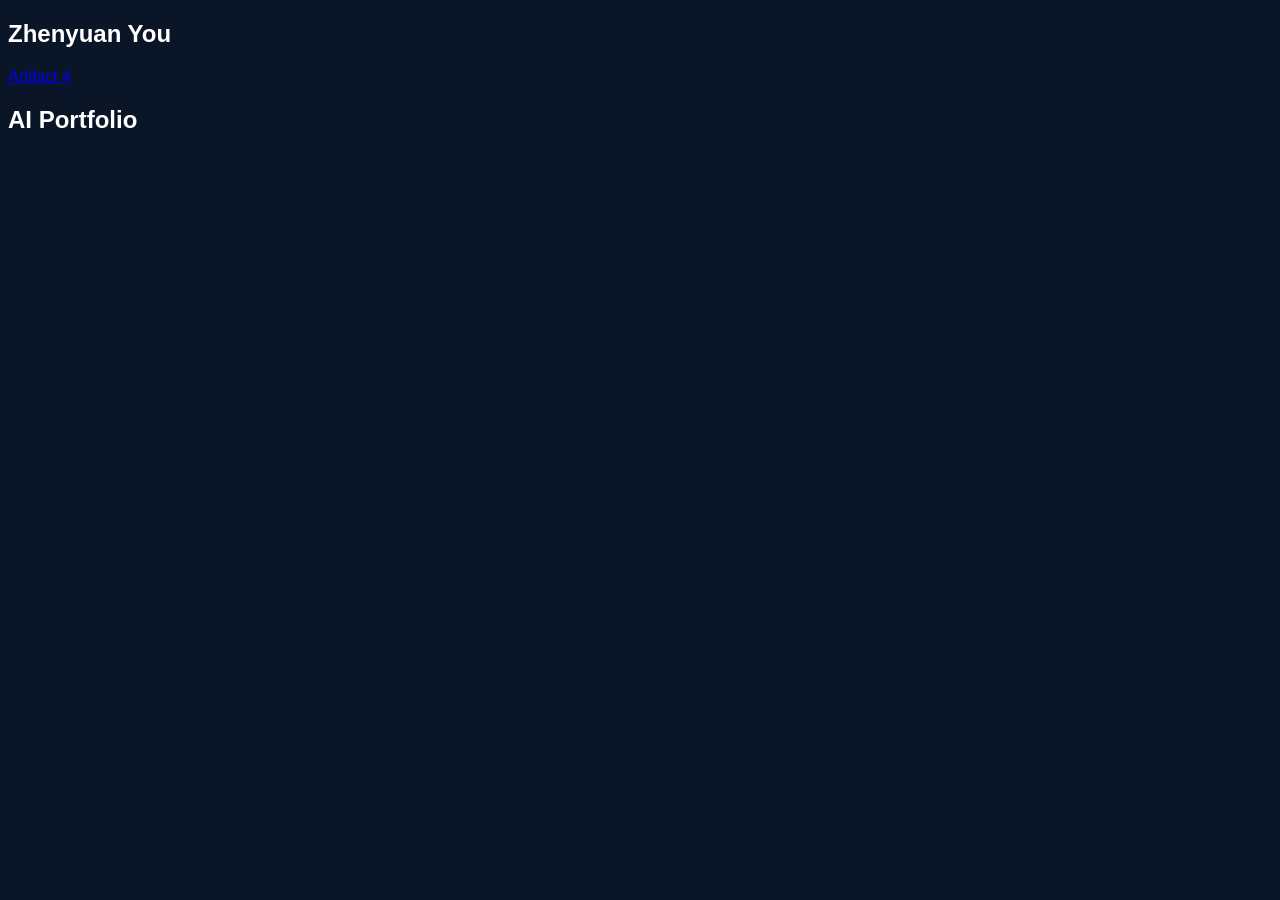
==== commit ef6b0de7: "Add files via upload" ====
--- a/index.html
+++ b/index.html
@@ -1,244 +1,6 @@
 <!DOCTYPE html>
-<html lang="en">
-<head>
-  <meta charset="UTF-8" />
-  <meta name="viewport" content="width=device-width, initial-scale=1.0" />
-  <title>Zhenyuan You · AI/ML Portfolio</title>
-  <link rel="preconnect" href="https://fonts.googleapis.com">
-  <link rel="preconnect" href="https://fonts.gstatic.com" crossorigin>
-  <link href="https://fonts.googleapis.com/css2?family=Inter:wght@400;500;600;700;800&family=Playfair+Display:wght@600;700&display=swap" rel="stylesheet">
-  <link rel="stylesheet" href="styles.css" />
-  <style>
-    .hero-grid.hero-grid-with-photo {
-      display: grid;
-      grid-template-columns: 1.35fr 320px 1fr;
-      gap: 28px;
-      align-items: center;
-    }
-
-    .hero-photo-wrap {
-      display: flex;
-      justify-content: center;
-      align-items: center;
-    }
-
-    .hero-photo-card {
-      width: 100%;
-      max-width: 300px;
-      background: rgba(255, 255, 255, 0.04);
-      border: 1px solid rgba(255, 255, 255, 0.08);
-      border-radius: 24px;
-      padding: 16px;
-      box-shadow: 0 20px 50px rgba(0, 0, 0, 0.22);
-      backdrop-filter: blur(6px);
-    }
-
-    .hero-photo-card img {
-      display: block;
-      width: 100%;
-      aspect-ratio: 1 / 1.15;
-      object-fit: cover;
-      border-radius: 18px;
-    }
-
-    .hero-photo-caption {
-      margin-top: 12px;
-      font-size: 0.92rem;
-      color: var(--muted);
-      text-align: center;
-    }
-
-    @media (max-width: 1100px) {
-      .hero-grid.hero-grid-with-photo {
-        grid-template-columns: 1fr;
-      }
-
-      .hero-photo-wrap {
-        order: 2;
-      }
-
-      .hero-panel {
-        order: 3;
-      }
-
-      .hero-photo-card {
-        max-width: 260px;
-      }
-    }
-  </style>
-</head>
+<html><head><meta charset="UTF-8"><title>Portfolio</title><link rel="stylesheet" href="styles.css"></head>
 <body>
-  <header class="nav">
-    <div class="container nav-inner">
-      <a class="brand" href="index.html">
-        <span class="brand-mark">ZY</span>
-        <span>Zhenyuan You</span>
-      </a>
-      <nav class="nav-links">
-        <a href="index.html" class="active">Home</a>
-        <a href="artifacts.html">Artifacts</a>
-        <a href="artifact-2.html">Timeline Study</a>
-        <a href="artifact-3.html">ML vs DL</a>
-        <a href="contact.html">Contact</a>
-      </nav>
-      <a href="artifacts.html" class="button-outline">View Portfolio</a>
-    </div>
-  </header>
-
-  <main>
-    <section class="hero">
-      <div class="container hero-grid hero-grid-with-photo">
-        <div>
-          <span class="kicker">AI portfolio · Visual upgrade</span>
-          <h1>AI &amp; Machine Learning Portfolio built to show, not just tell.</h1>
-          <p class="lead">
-            I am an AI/ML-focused student and builder who combines technical implementation, strategic analysis,
-            and audience-centered communication. This portfolio presents artifacts as visual products rather than
-            text-heavy submissions.
-          </p>
-          <div class="hero-actions">
-            <a class="button" href="artifacts.html">Explore all 3 artifacts</a>
-            <a class="button-outline" href="contact.html">Contact</a>
-          </div>
-        </div>
-
-        <div class="hero-photo-wrap">
-          <div class="hero-photo-card">
-            <img src="photo.jpg" alt="Portrait of Zhenyuan You" />
-            <div class="hero-photo-caption">Zhenyuan You · AI/ML Portfolio</div>
-          </div>
-        </div>
-
-        <aside class="hero-panel">
-          <div class="eyebrow">Portfolio snapshot</div>
-          <h3 style="margin:10px 0 6px; font-size:1.5rem;">What this site communicates in 10 seconds</h3>
-          <p style="margin:0; color:var(--muted);">
-            Clear positioning, visible project outcomes, and visual storytelling across application,
-            strategy, and comparative analysis.
-          </p>
-          <div class="hero-stats">
-            <div class="stat"><strong>3</strong><span>Core artifacts</span></div>
-            <div class="stat"><strong>3</strong><span>AI/ML competency areas</span></div>
-            <div class="stat"><strong>1</strong><span>Professional narrative</span></div>
-          </div>
-        </aside>
-      </div>
-    </section>
-
-    <section class="section">
-      <div class="container">
-        <div class="section-header">
-          <div>
-            <h2>Professional Profile</h2>
-            <p>
-              This landing page is designed to communicate identity, capability, and direction immediately.
-              It supports leadership- and consulting-oriented positioning while still showing technical range.
-            </p>
-          </div>
-        </div>
-        <div class="grid-2">
-          <div class="card">
-            <span class="badge">Positioning</span>
-            <h3>AI/ML specialist with technical and strategic range</h3>
-            <p>
-              I focus on applied AI, model selection, and communicating technical value to different audiences.
-              My portfolio emphasizes not only building systems, but also explaining when and why particular AI
-              approaches are the right fit.
-            </p>
-            <div class="tags">
-              <span class="tag">Applied AI</span>
-              <span class="tag">Machine Learning</span>
-              <span class="tag">AI Strategy</span>
-              <span class="tag">Audience Communication</span>
-            </div>
-          </div>
-          <div class="card">
-            <span class="badge">Competency mix</span>
-            <div class="visual-band">
-              <div class="mini-metrics">
-                <div><strong>Artifact 1</strong><span>Hands-on product execution</span></div>
-                <div><strong>Artifact 2</strong><span>Industry history &amp; strategic foresight</span></div>
-                <div><strong>Artifact 3</strong><span>Analytical model comparison</span></div>
-              </div>
-            </div>
-            <p>
-              This structure makes the portfolio easier for an instructor, recruiter, or manager to scan.
-              Each artifact now has a distinct role and visible format.
-            </p>
-          </div>
-        </div>
-      </div>
-    </section>
-
-    <section class="section">
-      <div class="container">
-        <div class="section-header">
-          <div>
-            <h2>Featured Artifacts</h2>
-            <p>
-              Each project is framed around a separate competency so the portfolio shows variety rather than repetition.
-            </p>
-          </div>
-          <a href="artifacts.html" class="button-outline">See all artifact pages</a>
-        </div>
-        <div class="grid-3">
-          <article class="card artifact-card">
-            <span class="badge">Artifact 01 · Application</span>
-            <h3>Smart Travel Planner</h3>
-            <p>
-              A user-facing AI planning assistant that turns prompt engineering and constraint handling
-              into a practical product experience.
-            </p>
-            <div class="visual-band">
-              <strong>Key outcome</strong>
-              <p style="margin:8px 0 0;">
-                Demonstrates implementation, usability thinking, and applied generative AI.
-              </p>
-            </div>
-            <a class="button-outline" href="artifacts.html#artifact1">Open Artifact 1</a>
-          </article>
-
-          <article class="card artifact-card">
-            <span class="badge">Artifact 02 · Strategic research</span>
-            <h3>The Evolution of AI</h3>
-            <p>
-              A timeline-based artifact showing how AI progressed from symbolic systems to machine learning,
-              deep learning, and generative AI.
-            </p>
-            <div class="visual-band">
-              <strong>Now visual-first</strong>
-              <p style="margin:8px 0 0;">
-                The timeline is visible on-page instead of hidden behind a download button.
-              </p>
-            </div>
-            <a class="button-outline" href="artifact-2.html">View timeline artifact</a>
-          </article>
-
-          <article class="card artifact-card">
-            <span class="badge">Artifact 03 · Analytical research</span>
-            <h3>Machine Learning vs. Deep Learning</h3>
-            <p>
-              A comparative study framed as a decision aid, showing how model choice changes with data type,
-              scale, and business context.
-            </p>
-            <div class="visual-band">
-              <strong>Now easier to scan</strong>
-              <p style="margin:8px 0 0;">
-                The core comparison is shown through structured visual blocks and decision criteria.
-              </p>
-            </div>
-            <a class="button-outline" href="artifact-3.html">View comparison artifact</a>
-          </article>
-        </div>
-      </div>
-    </section>
-  </main>
-
-  <footer class="footer">
-    <div class="container footer-grid">
-      <div>© 2026 Zhenyuan You · AI/ML Portfolio</div>
-      <div><a href="artifacts.html">Artifacts</a> · <a href="contact.html">Contact</a></div>
-    </div>
-  </footer>
-</body>
-</html>
+<header class="nav"><h2>Zhenyuan You</h2><a href="artifact-4.html">Artifact 4</a></header>
+<section class="hero fade-in"><h1>AI Portfolio</h1></section>
+</body></html>
--- a/styles.css
+++ b/styles.css
@@ -1,226 +1,3 @@
-:root {
-  --bg: #07111f;
-  --bg-alt: #0d1b30;
-  --panel: rgba(15, 31, 53, 0.84);
-  --panel-2: #102544;
-  --line: #1d3b67;
-  --text: #d7e5f4;
-  --muted: #92abc5;
-  --gold: #d8b65d;
-  --gold-soft: #f0d890;
-  --accent: #7fb3ff;
-  --shadow: 0 20px 60px rgba(0,0,0,.35);
-  --radius: 20px;
-  --max: 1180px;
-}
-* { box-sizing: border-box; }
-html { scroll-behavior: smooth; }
-body {
-  margin: 0;
-  font-family: Inter, system-ui, -apple-system, BlinkMacSystemFont, "Segoe UI", sans-serif;
-  background:
-    radial-gradient(circle at top right, rgba(127,179,255,.08), transparent 25%),
-    radial-gradient(circle at 20% 0%, rgba(216,182,93,.06), transparent 28%),
-    linear-gradient(180deg, #07111f 0%, #091526 100%);
-  color: var(--text);
-  line-height: 1.65;
-}
-a { color: inherit; text-decoration: none; }
-img { max-width: 100%; display: block; }
-.container { width: min(var(--max), calc(100% - 48px)); margin: 0 auto; }
-.nav {
-  position: sticky; top: 0; z-index: 50;
-  backdrop-filter: blur(16px);
-  background: rgba(7,17,31,.72);
-  border-bottom: 1px solid rgba(255,255,255,.06);
-}
-.nav-inner {
-  display: flex; align-items: center; justify-content: space-between;
-  min-height: 74px;
-}
-.brand {
-  display: flex; align-items: center; gap: 14px; font-weight: 700; letter-spacing: .02em;
-}
-.brand-mark {
-  width: 42px; height: 42px; border-radius: 14px;
-  display: grid; place-items: center;
-  background: linear-gradient(135deg, rgba(216,182,93,.26), rgba(127,179,255,.18));
-  border: 1px solid rgba(216,182,93,.4);
-  color: var(--gold-soft);
-  box-shadow: inset 0 1px 0 rgba(255,255,255,.08);
-}
-.nav-links { display: flex; gap: 22px; color: var(--muted); font-size: .96rem; }
-.nav-links a:hover, .nav-links a.active { color: var(--text); }
-.button, .button-outline {
-  display: inline-flex; align-items: center; gap: 10px;
-  border-radius: 999px; padding: 13px 20px; font-weight: 600;
-  transition: .22s ease; border: 1px solid transparent;
-}
-.button {
-  color: #08111d; background: linear-gradient(135deg, var(--gold-soft), var(--gold));
-  box-shadow: 0 10px 24px rgba(216,182,93,.22);
-}
-.button:hover { transform: translateY(-1px); }
-.button-outline {
-  color: var(--text); background: rgba(255,255,255,.02); border-color: rgba(255,255,255,.1);
-}
-.button-outline:hover { border-color: rgba(216,182,93,.5); color: var(--gold-soft); }
-.hero {
-  padding: 72px 0 48px;
-}
-.hero-grid {
-  display: grid; grid-template-columns: 1.15fr .85fr; gap: 34px; align-items: center;
-}
-.kicker {
-  display: inline-flex; align-items: center; gap: 10px;
-  color: var(--gold-soft); font-size: .9rem; letter-spacing: .12em; text-transform: uppercase;
-  margin-bottom: 18px;
-}
-.kicker::before {
-  content: ""; width: 36px; height: 1px; background: rgba(216,182,93,.65);
-}
-.hero h1 {
-  margin: 0; font-family: "Playfair Display", Georgia, serif;
-  font-size: clamp(2.9rem, 7vw, 5.8rem); line-height: 1.02;
-}
-.hero p.lead {
-  color: var(--muted); font-size: 1.12rem; max-width: 62ch; margin: 18px 0 28px;
-}
-.hero-actions { display: flex; flex-wrap: wrap; gap: 14px; }
-.hero-panel {
-  background: linear-gradient(180deg, rgba(16,37,68,.92), rgba(10,22,40,.9));
-  border: 1px solid rgba(255,255,255,.08);
-  border-radius: 28px;
-  box-shadow: var(--shadow);
-  padding: 28px;
-}
-.hero-panel .eyebrow { color: var(--gold-soft); font-size: .84rem; letter-spacing: .12em; text-transform: uppercase; }
-.hero-stats {
-  display: grid; grid-template-columns: repeat(3, 1fr); gap: 14px; margin-top: 20px;
-}
-.stat {
-  border: 1px solid rgba(255,255,255,.08); border-radius: 18px; padding: 16px;
-  background: rgba(255,255,255,.02);
-}
-.stat strong { display: block; font-size: 1.4rem; color: var(--gold-soft); }
-.stat span { color: var(--muted); font-size: .92rem; }
-.section { padding: 34px 0 86px; }
-.section-header {
-  display: flex; align-items: end; justify-content: space-between; gap: 18px; margin-bottom: 24px;
-}
-.section-header h2 {
-  margin: 0; font-family: "Playfair Display", Georgia, serif; font-size: clamp(2rem, 5vw, 3rem);
-}
-.section-header p { margin: 8px 0 0; color: var(--muted); max-width: 64ch; }
-.grid-2 { display: grid; grid-template-columns: repeat(2, 1fr); gap: 24px; }
-.grid-3 { display: grid; grid-template-columns: repeat(3, 1fr); gap: 24px; }
-.card {
-  background: var(--panel);
-  border: 1px solid rgba(255,255,255,.08);
-  border-radius: var(--radius);
-  padding: 24px;
-  box-shadow: var(--shadow);
-}
-.card h3, .card h4 { margin-top: 0; }
-.card p { color: var(--muted); }
-.artifact-card {
-  position: relative; overflow: hidden;
-}
-.artifact-card::after {
-  content: ""; position: absolute; inset: auto -50px -50px auto; width: 160px; height: 160px;
-  background: radial-gradient(circle, rgba(216,182,93,.16), transparent 70%);
-}
-.badge {
-  display: inline-flex; align-items: center; gap: 8px;
-  padding: 7px 12px; border-radius: 999px;
-  font-size: .8rem; font-weight: 700; letter-spacing: .06em; text-transform: uppercase;
-  color: var(--gold-soft); background: rgba(216,182,93,.09); border: 1px solid rgba(216,182,93,.26);
-}
-.tags { display: flex; flex-wrap: wrap; gap: 10px; margin-top: 16px; }
-.tag {
-  padding: 8px 12px; border-radius: 999px; background: rgba(255,255,255,.03);
-  color: var(--muted); border: 1px solid rgba(255,255,255,.08); font-size: .86rem;
-}
-.visual-band {
-  margin: 20px 0 10px; padding: 18px; border-radius: 18px;
-  background: linear-gradient(135deg, rgba(127,179,255,.08), rgba(216,182,93,.07));
-  border: 1px solid rgba(255,255,255,.08);
-}
-.mini-metrics { display: grid; grid-template-columns: repeat(3, 1fr); gap: 12px; }
-.mini-metrics div {
-  padding: 14px; border-radius: 16px; background: rgba(7,17,31,.42); border: 1px solid rgba(255,255,255,.06);
-}
-.mini-metrics strong { display: block; color: var(--text); }
-.timeline {
-  position: relative; margin-top: 24px; padding-left: 22px;
-}
-.timeline::before {
-  content: ""; position: absolute; top: 2px; bottom: 2px; left: 6px; width: 2px;
-  background: linear-gradient(180deg, var(--gold), rgba(127,179,255,.7));
-}
-.timeline-item {
-  position: relative; margin-bottom: 22px; padding: 0 0 0 18px;
-}
-.timeline-item::before {
-  content: ""; position: absolute; left: -22px; top: 7px; width: 12px; height: 12px;
-  border-radius: 50%; background: var(--gold); box-shadow: 0 0 0 5px rgba(216,182,93,.12);
-}
-.timeline-year { font-size: .86rem; color: var(--gold-soft); letter-spacing: .08em; text-transform: uppercase; }
-.timeline-item h4 { margin: 4px 0 6px; font-size: 1.02rem; }
-.timeline-item p { margin: 0; font-size: .95rem; }
-.phase-grid {
-  display: grid; grid-template-columns: repeat(4, 1fr); gap: 12px; margin-top: 18px;
-}
-.phase {
-  padding: 16px; border-radius: 16px; background: rgba(255,255,255,.02); border: 1px solid rgba(255,255,255,.08);
-}
-.phase small { display: block; color: var(--gold-soft); text-transform: uppercase; letter-spacing: .08em; margin-bottom: 8px; }
-.phase strong { display: block; margin-bottom: 8px; }
-.comparison-grid {
-  display: grid; grid-template-columns: repeat(2, 1fr); gap: 18px; margin-top: 20px;
-}
-.compare {
-  border: 1px solid rgba(255,255,255,.08); border-radius: 18px; padding: 18px;
-  background: rgba(255,255,255,.03);
-}
-.compare h4 { margin: 0 0 8px; }
-.compare ul { margin: 0; padding-left: 18px; color: var(--muted); }
-.compare li + li { margin-top: 8px; }
-.decision-strip {
-  margin-top: 18px; display: grid; grid-template-columns: repeat(4, 1fr); gap: 12px;
-}
-.decision-strip .pill {
-  padding: 14px; border-radius: 16px; text-align: center;
-  background: rgba(255,255,255,.02); border: 1px solid rgba(255,255,255,.08); color: var(--muted);
-}
-.decision-strip strong { color: var(--text); display: block; margin-bottom: 4px; }
-.artifact-hero {
-  padding: 56px 0 28px;
-}
-.breadcrumbs { color: var(--muted); font-size: .92rem; margin-bottom: 14px; }
-.split {
-  display: grid; grid-template-columns: 1.05fr .95fr; gap: 24px;
-}
-.checklist { display: grid; gap: 12px; margin-top: 16px; }
-.check {
-  border: 1px solid rgba(255,255,255,.08); border-radius: 16px; padding: 14px 16px; background: rgba(255,255,255,.03);
-}
-.check strong { display: block; margin-bottom: 3px; }
-.cta-row { display: flex; flex-wrap: wrap; gap: 12px; margin-top: 22px; }
-.footer {
-  padding: 28px 0 42px; color: var(--muted); border-top: 1px solid rgba(255,255,255,.06); margin-top: 28px;
-}
-.footer-grid {
-  display: flex; justify-content: space-between; gap: 20px; align-items: center; flex-wrap: wrap;
-}
-@media (max-width: 960px) {
-  .hero-grid, .split, .grid-3, .grid-2, .phase-grid, .comparison-grid, .decision-strip { grid-template-columns: 1fr; }
-  .mini-metrics, .hero-stats { grid-template-columns: 1fr 1fr; }
-  .nav-links { display: none; }
-}
-@media (max-width: 640px) {
-  .container { width: min(var(--max), calc(100% - 28px)); }
-  .hero { padding-top: 44px; }
-  .hero-stats, .mini-metrics { grid-template-columns: 1fr; }
-  .button, .button-outline { width: 100%; justify-content: center; }
-}
+body{background:#0a1628;color:white;font-family:Arial;}
+.fade-in{animation:fadeIn 1s forwards;opacity:0;}
+@keyframes fadeIn{to{opacity:1;}}
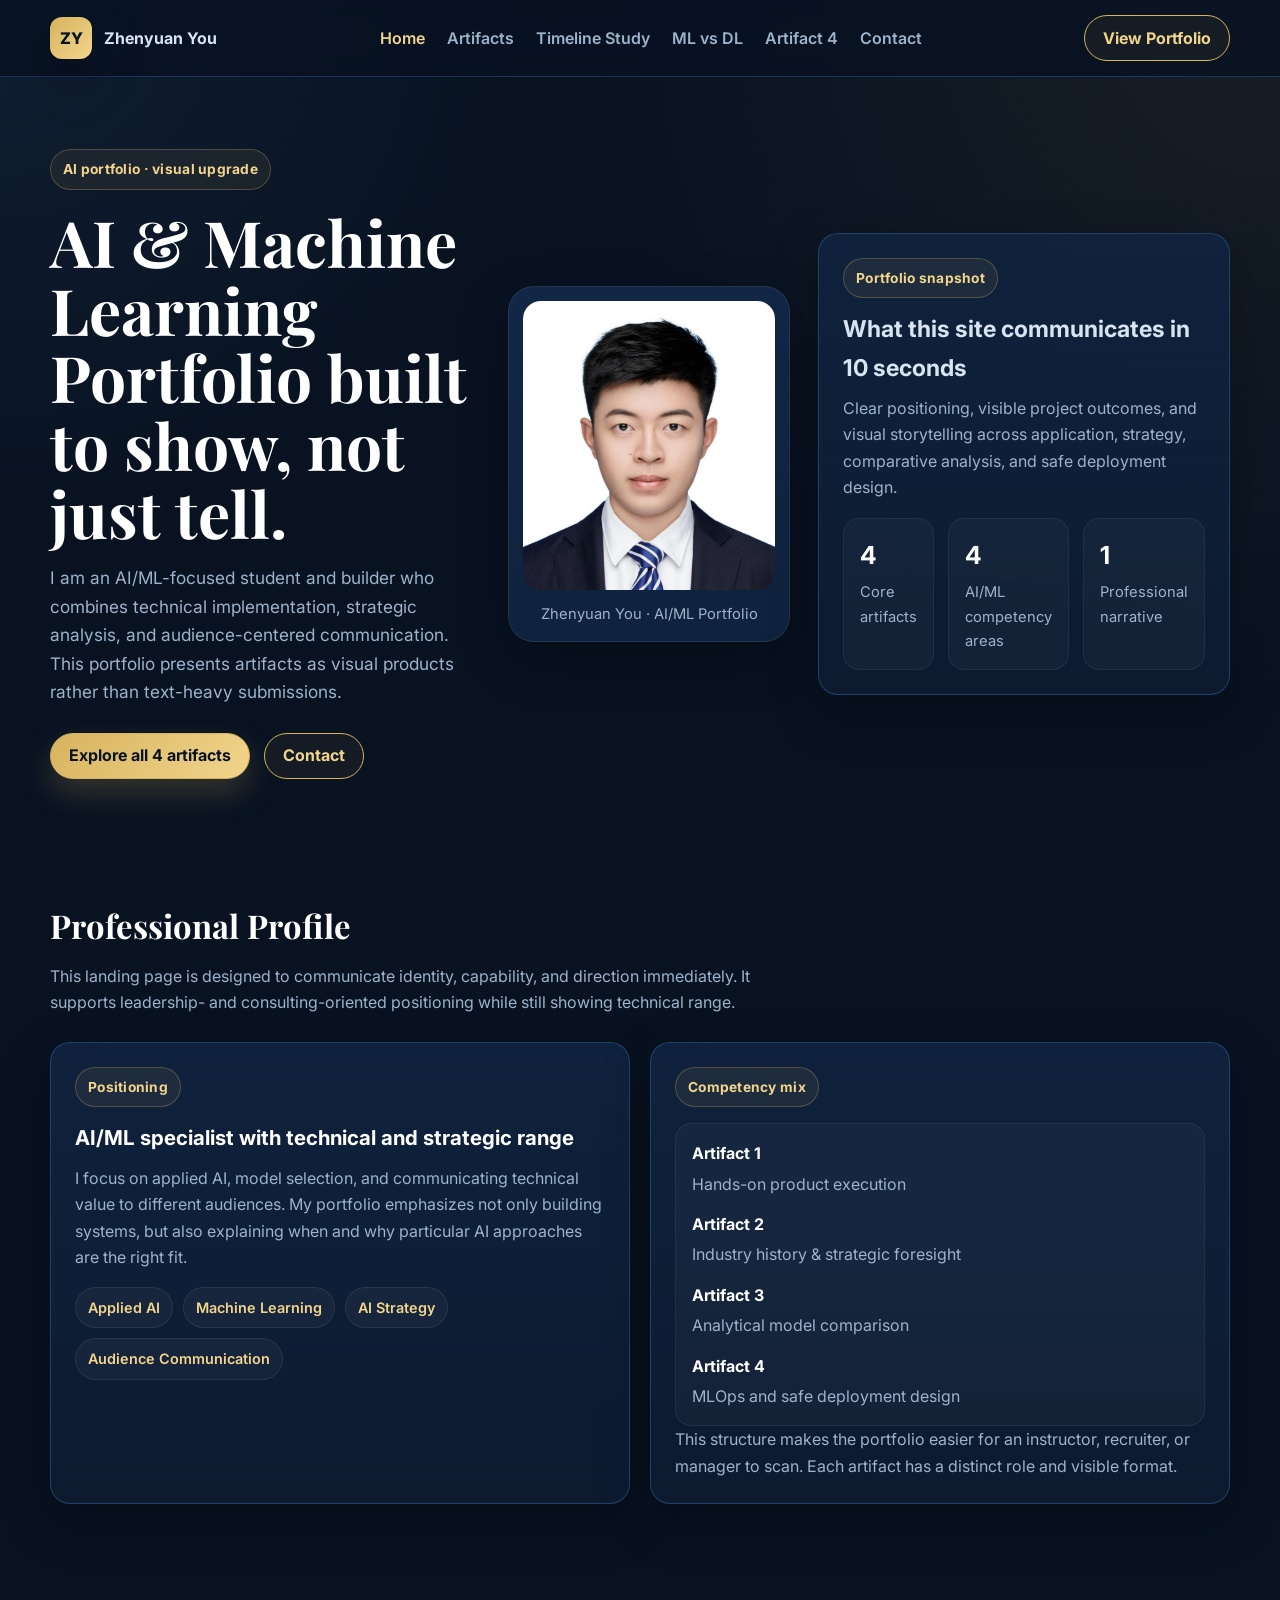
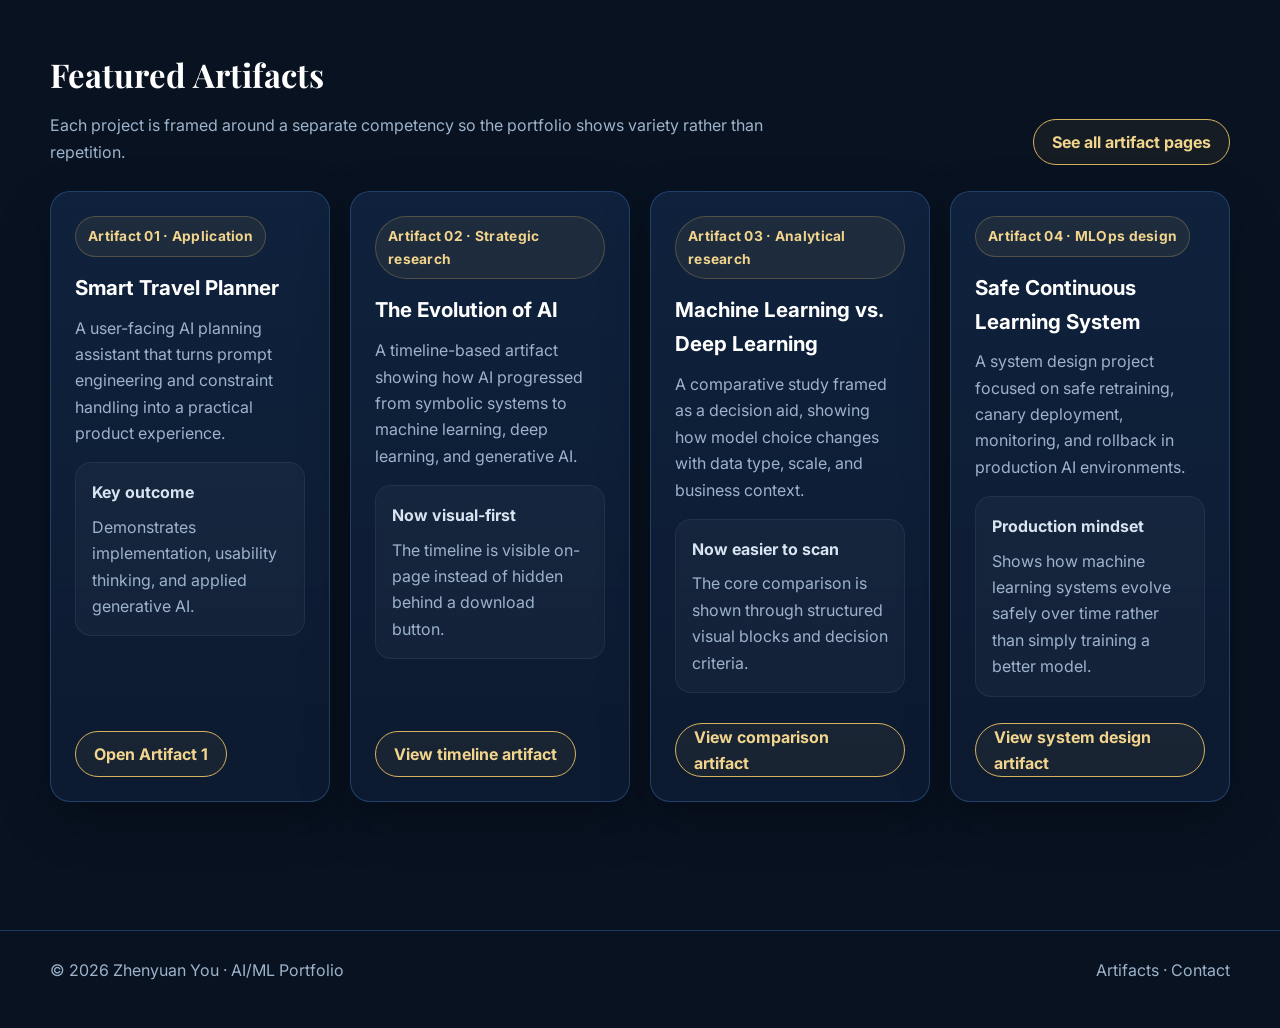
==== commit af6abd9c: "Add files via upload" ====
--- a/index.html
+++ b/index.html
@@ -1,6 +1,186 @@
 <!DOCTYPE html>
-<html><head><meta charset="UTF-8"><title>Portfolio</title><link rel="stylesheet" href="styles.css"></head>
+<html lang="en">
+<head>
+  <meta charset="UTF-8" />
+  <meta name="viewport" content="width=device-width, initial-scale=1.0" />
+  <title>Zhenyuan You · AI/ML Portfolio</title>
+  <link rel="preconnect" href="https://fonts.googleapis.com">
+  <link rel="preconnect" href="https://fonts.gstatic.com" crossorigin>
+  <link href="https://fonts.googleapis.com/css2?family=Inter:wght@400;500;600;700;800&family=Playfair+Display:wght@600;700&display=swap" rel="stylesheet">
+  <link rel="stylesheet" href="styles.css" />
+</head>
 <body>
-<header class="nav"><h2>Zhenyuan You</h2><a href="artifact-4.html">Artifact 4</a></header>
-<section class="hero fade-in"><h1>AI Portfolio</h1></section>
-</body></html>+  <header class="nav">
+    <div class="container nav-inner">
+      <a class="brand" href="index.html">
+        <span class="brand-mark">ZY</span>
+        <span>Zhenyuan You</span>
+      </a>
+      <nav class="nav-links">
+        <a href="index.html" class="active">Home</a>
+        <a href="artifacts.html">Artifacts</a>
+        <a href="artifact-2.html">Timeline Study</a>
+        <a href="artifact-3.html">ML vs DL</a>
+        <a href="artifact-4.html">Artifact 4</a>
+        <a href="contact.html">Contact</a>
+      </nav>
+      <a href="artifacts.html" class="button-outline">View Portfolio</a>
+    </div>
+  </header>
+
+  <main>
+    <section class="hero">
+      <div class="container hero-grid hero-grid-3">
+        <div class="reveal">
+          <span class="kicker">AI portfolio · visual upgrade</span>
+          <h1>AI &amp; Machine Learning Portfolio built to show, not just tell.</h1>
+          <p class="lead">
+            I am an AI/ML-focused student and builder who combines technical implementation, strategic analysis,
+            and audience-centered communication. This portfolio presents artifacts as visual products rather than
+            text-heavy submissions.
+          </p>
+          <div class="hero-actions">
+            <a class="button" href="artifacts.html">Explore all 4 artifacts</a>
+            <a class="button-outline" href="contact.html">Contact</a>
+          </div>
+        </div>
+
+        <div class="hero-photo-card reveal delay-1">
+          <img src="photo.jpg" alt="Portrait of Zhenyuan You" />
+          <div class="hero-photo-caption">Zhenyuan You · AI/ML Portfolio</div>
+        </div>
+
+        <aside class="hero-panel reveal delay-2">
+          <div class="eyebrow">Portfolio snapshot</div>
+          <h3 style="margin:12px 0 8px; font-size:1.45rem;">What this site communicates in 10 seconds</h3>
+          <p style="margin:0; color:var(--muted);">
+            Clear positioning, visible project outcomes, and visual storytelling across application,
+            strategy, comparative analysis, and safe deployment design.
+          </p>
+          <div class="hero-stats">
+            <div class="stat"><strong>4</strong><span>Core artifacts</span></div>
+            <div class="stat"><strong>4</strong><span>AI/ML competency areas</span></div>
+            <div class="stat"><strong>1</strong><span>Professional narrative</span></div>
+          </div>
+        </aside>
+      </div>
+    </section>
+
+    <section class="section">
+      <div class="container">
+        <div class="section-header">
+          <div>
+            <h2>Professional Profile</h2>
+            <p>This landing page is designed to communicate identity, capability, and direction immediately. It supports leadership- and consulting-oriented positioning while still showing technical range.</p>
+          </div>
+        </div>
+        <div class="grid-2">
+          <div class="card reveal">
+            <span class="badge">Positioning</span>
+            <h3>AI/ML specialist with technical and strategic range</h3>
+            <p>I focus on applied AI, model selection, and communicating technical value to different audiences. My portfolio emphasizes not only building systems, but also explaining when and why particular AI approaches are the right fit.</p>
+            <div class="tags">
+              <span class="tag">Applied AI</span>
+              <span class="tag">Machine Learning</span>
+              <span class="tag">AI Strategy</span>
+              <span class="tag">Audience Communication</span>
+            </div>
+          </div>
+          <div class="card reveal delay-1">
+            <span class="badge">Competency mix</span>
+            <div class="visual-band">
+              <div class="mini-metrics">
+                <div><strong>Artifact 1</strong><span>Hands-on product execution</span></div>
+                <div><strong>Artifact 2</strong><span>Industry history &amp; strategic foresight</span></div>
+                <div><strong>Artifact 3</strong><span>Analytical model comparison</span></div>
+                <div><strong>Artifact 4</strong><span>MLOps and safe deployment design</span></div>
+              </div>
+            </div>
+            <p>This structure makes the portfolio easier for an instructor, recruiter, or manager to scan. Each artifact has a distinct role and visible format.</p>
+          </div>
+        </div>
+      </div>
+    </section>
+
+    <section class="section">
+      <div class="container">
+        <div class="section-header">
+          <div>
+            <h2>Featured Artifacts</h2>
+            <p>Each project is framed around a separate competency so the portfolio shows variety rather than repetition.</p>
+          </div>
+          <a href="artifacts.html" class="button-outline">See all artifact pages</a>
+        </div>
+        <div class="grid-4">
+          <article class="card artifact-card reveal">
+            <div>
+              <span class="badge">Artifact 01 · Application</span>
+              <h3>Smart Travel Planner</h3>
+              <p>A user-facing AI planning assistant that turns prompt engineering and constraint handling into a practical product experience.</p>
+              <div class="visual-band">
+                <strong>Key outcome</strong>
+                <p style="margin:8px 0 0;">Demonstrates implementation, usability thinking, and applied generative AI.</p>
+              </div>
+            </div>
+            <div class="hero-actions">
+              <a class="button-outline" href="artifacts.html#artifact1">Open Artifact 1</a>
+            </div>
+          </article>
+
+          <article class="card artifact-card reveal delay-1">
+            <div>
+              <span class="badge">Artifact 02 · Strategic research</span>
+              <h3>The Evolution of AI</h3>
+              <p>A timeline-based artifact showing how AI progressed from symbolic systems to machine learning, deep learning, and generative AI.</p>
+              <div class="visual-band">
+                <strong>Now visual-first</strong>
+                <p style="margin:8px 0 0;">The timeline is visible on-page instead of hidden behind a download button.</p>
+              </div>
+            </div>
+            <div class="hero-actions">
+              <a class="button-outline" href="artifact-2.html">View timeline artifact</a>
+            </div>
+          </article>
+
+          <article class="card artifact-card reveal delay-2">
+            <div>
+              <span class="badge">Artifact 03 · Analytical research</span>
+              <h3>Machine Learning vs. Deep Learning</h3>
+              <p>A comparative study framed as a decision aid, showing how model choice changes with data type, scale, and business context.</p>
+              <div class="visual-band">
+                <strong>Now easier to scan</strong>
+                <p style="margin:8px 0 0;">The core comparison is shown through structured visual blocks and decision criteria.</p>
+              </div>
+            </div>
+            <div class="hero-actions">
+              <a class="button-outline" href="artifact-3.html">View comparison artifact</a>
+            </div>
+          </article>
+
+          <article class="card artifact-card reveal delay-3">
+            <div>
+              <span class="badge">Artifact 04 · MLOps design</span>
+              <h3>Safe Continuous Learning System</h3>
+              <p>A system design project focused on safe retraining, canary deployment, monitoring, and rollback in production AI environments.</p>
+              <div class="visual-band">
+                <strong>Production mindset</strong>
+                <p style="margin:8px 0 0;">Shows how machine learning systems evolve safely over time rather than simply training a better model.</p>
+              </div>
+            </div>
+            <div class="hero-actions">
+              <a class="button-outline" href="artifact-4.html">View system design artifact</a>
+            </div>
+          </article>
+        </div>
+      </div>
+    </section>
+  </main>
+
+  <footer class="footer">
+    <div class="container footer-grid">
+      <div>© 2026 Zhenyuan You · AI/ML Portfolio</div>
+      <div><a href="artifacts.html">Artifacts</a> · <a href="contact.html">Contact</a></div>
+    </div>
+  </footer>
+</body>
+</html>
--- a/styles.css
+++ b/styles.css
@@ -1,3 +1,226 @@
-body{background:#0a1628;color:white;font-family:Arial;}
-.fade-in{animation:fadeIn 1s forwards;opacity:0;}
-@keyframes fadeIn{to{opacity:1;}}+
+:root{
+  --bg:#081221;
+  --bg-soft:#0d1b31;
+  --panel:#10233f;
+  --panel-2:#132949;
+  --border:#24456f;
+  --text:#d8e4f2;
+  --muted:#9db3cc;
+  --gold:#d7b35d;
+  --gold-soft:#f2d58d;
+  --green:#4ade80;
+  --red:#f87171;
+  --shadow:0 18px 50px rgba(0,0,0,.28);
+  --radius:20px;
+  --max:1180px;
+}
+*{box-sizing:border-box}
+html{scroll-behavior:smooth}
+body{
+  margin:0;
+  font-family:Inter,system-ui,-apple-system,BlinkMacSystemFont,"Segoe UI",sans-serif;
+  background:
+    radial-gradient(circle at top right, rgba(215,179,93,.08), transparent 24%),
+    radial-gradient(circle at top left, rgba(120,180,255,.08), transparent 18%),
+    var(--bg);
+  color:var(--text);
+  line-height:1.65;
+}
+a{color:inherit;text-decoration:none}
+img{max-width:100%;display:block}
+.container{width:min(var(--max), calc(100% - 48px)); margin:0 auto}
+.nav{
+  position:sticky; top:0; z-index:20;
+  backdrop-filter: blur(10px);
+  background:rgba(8,18,33,.82);
+  border-bottom:1px solid rgba(36,69,111,.7);
+}
+.nav-inner{
+  min-height:76px;
+  display:flex; align-items:center; justify-content:space-between; gap:20px;
+}
+.brand{display:flex;align-items:center;gap:12px;font-weight:700}
+.brand-mark{
+  width:42px;height:42px;border-radius:12px;
+  display:grid;place-items:center;
+  color:var(--bg);
+  background:linear-gradient(135deg,var(--gold),var(--gold-soft));
+  font-weight:800;
+  box-shadow:var(--shadow);
+}
+.nav-links{display:flex;flex-wrap:wrap;gap:22px}
+.nav-links a{
+  color:var(--muted);
+  font-weight:600;
+  transition:.25s ease;
+}
+.nav-links a:hover,.nav-links a.active{color:var(--gold-soft)}
+.button,.button-outline{
+  display:inline-flex;align-items:center;justify-content:center;gap:10px;
+  min-height:46px;padding:0 18px;border-radius:999px;font-weight:700;
+  transition:.25s ease; border:1px solid var(--gold);
+}
+.button{
+  background:linear-gradient(135deg,var(--gold),var(--gold-soft));
+  color:var(--bg);
+  box-shadow:0 14px 32px rgba(215,179,93,.22);
+}
+.button:hover{transform:translateY(-2px)}
+.button-outline{
+  color:var(--gold-soft);
+  background:rgba(215,179,93,.06);
+}
+.button-outline:hover{
+  background:rgba(215,179,93,.12);
+  transform:translateY(-2px)
+}
+main{padding-bottom:56px}
+.section{padding:72px 0}
+.hero{padding:72px 0 48px}
+.hero-grid{display:grid;grid-template-columns:1.2fr .82fr;gap:28px;align-items:center}
+.hero-grid.hero-grid-3{grid-template-columns:1.1fr .72fr .9fr}
+.kicker,.eyebrow,.badge{
+  display:inline-flex;align-items:center;gap:8px;
+  padding:8px 12px;border-radius:999px;
+  border:1px solid rgba(215,179,93,.28);
+  background:rgba(215,179,93,.08);
+  color:var(--gold-soft);
+  font-size:.86rem;font-weight:700;letter-spacing:.02em;
+}
+.hero h1,.page-hero h1{
+  font-family:"Playfair Display", Georgia, serif;
+  font-size:clamp(2.5rem, 5vw, 4.7rem);
+  line-height:1.06;
+  margin:18px 0 16px;
+  color:#fff;
+}
+.lead{
+  font-size:1.08rem;
+  color:var(--muted);
+  max-width:760px;
+}
+.hero-actions{display:flex;flex-wrap:wrap;gap:14px;margin-top:26px}
+.hero-panel,.card,.timeline-card,.stat-card{
+  background:linear-gradient(180deg, rgba(16,35,63,.92), rgba(13,27,49,.96));
+  border:1px solid rgba(36,69,111,.9);
+  border-radius:var(--radius);
+  box-shadow:var(--shadow);
+}
+.hero-panel{padding:24px}
+.hero-stats{display:grid;grid-template-columns:repeat(3,1fr);gap:14px;margin-top:18px}
+.stat{
+  padding:16px;border-radius:16px;background:rgba(255,255,255,.03);
+  border:1px solid rgba(255,255,255,.06)
+}
+.stat strong{display:block;font-size:1.55rem;color:#fff}
+.stat span{display:block;font-size:.92rem;color:var(--muted);margin-top:4px}
+.hero-photo-card{
+  padding:14px; border-radius:26px; background:linear-gradient(180deg, rgba(19,41,73,.96), rgba(16,35,63,.94));
+  border:1px solid rgba(255,255,255,.08); box-shadow:var(--shadow);
+}
+.hero-photo-card img{border-radius:18px; aspect-ratio:1 / 1.15; object-fit:cover}
+.hero-photo-caption{margin-top:12px;color:var(--muted);text-align:center;font-size:.92rem}
+.section-header{
+  display:flex; align-items:end; justify-content:space-between; gap:20px; margin-bottom:26px
+}
+.section-header h2{
+  margin:0; font-size:2.05rem; color:#fff; font-family:"Playfair Display", Georgia, serif;
+}
+.section-header p{margin:10px 0 0;color:var(--muted);max-width:760px}
+.grid-2,.grid-3,.grid-4{display:grid;gap:20px}
+.grid-2{grid-template-columns:repeat(2,1fr)}
+.grid-3{grid-template-columns:repeat(3,1fr)}
+.grid-4{grid-template-columns:repeat(4,1fr)}
+.card{padding:24px}
+.card h3{margin:14px 0 10px;color:#fff;font-size:1.28rem}
+.card p{margin:0;color:var(--muted)}
+.tags{display:flex;flex-wrap:wrap;gap:10px;margin-top:16px}
+.tag{
+  padding:8px 12px;border-radius:999px;
+  background:rgba(255,255,255,.04);
+  border:1px solid rgba(255,255,255,.08);
+  color:var(--gold-soft); font-size:.9rem; font-weight:600;
+}
+.visual-band{
+  margin-top:16px;padding:16px;border-radius:16px;
+  background:rgba(255,255,255,.03);border:1px solid rgba(255,255,255,.06)
+}
+.mini-metrics{display:grid;gap:14px}
+.mini-metrics div{display:grid;gap:4px}
+.mini-metrics strong{color:#fff}
+.mini-metrics span{color:var(--muted)}
+.artifact-card{display:flex;flex-direction:column;justify-content:space-between}
+.page-hero{padding:60px 0 24px}
+.summary-grid{display:grid;grid-template-columns:1.08fr .92fr;gap:20px}
+.pipeline{
+  display:grid;grid-template-columns:repeat(6,1fr);gap:14px;margin-top:24px
+}
+.step{
+  position:relative;
+  padding:18px 14px;border-radius:18px;text-align:center;
+  background:rgba(255,255,255,.03); border:1px solid rgba(255,255,255,.08)
+}
+.step strong{display:block;color:#fff;margin-top:6px}
+.step span{font-size:.84rem;color:var(--gold-soft)}
+.metrics{display:grid;grid-template-columns:repeat(3,1fr);gap:16px}
+.metric{
+  padding:20px;border-radius:18px;text-align:center;
+  background:rgba(255,255,255,.03); border:1px solid rgba(255,255,255,.08)
+}
+.metric strong{display:block;color:#fff;font-size:1.7rem}
+.metric span{color:var(--muted)}
+.decision{display:grid;grid-template-columns:1fr 1fr;gap:20px}
+.good{color:var(--green)!important}
+.bad{color:var(--red)!important}
+.timeline{
+  display:grid; gap:18px; position:relative; padding-left:24px;
+}
+.timeline::before{
+  content:""; position:absolute; left:8px; top:6px; bottom:6px; width:2px;
+  background:linear-gradient(var(--gold), rgba(215,179,93,.15));
+}
+.timeline-item{
+  position:relative; padding:16px 18px; border-radius:16px;
+  background:rgba(255,255,255,.03); border:1px solid rgba(255,255,255,.08)
+}
+.timeline-item::before{
+  content:""; position:absolute; left:-23px; top:22px; width:12px;height:12px;
+  border-radius:50%; background:var(--gold); box-shadow:0 0 0 4px rgba(215,179,93,.14);
+}
+.timeline-item strong{display:block;color:#fff;margin-bottom:6px}
+.compare-table{
+  width:100%; border-collapse:collapse; overflow:hidden; border-radius:18px;
+  border:1px solid rgba(255,255,255,.08); background:rgba(255,255,255,.03)
+}
+.compare-table th,.compare-table td{
+  padding:16px; text-align:left; border-bottom:1px solid rgba(255,255,255,.08)
+}
+.compare-table th{color:#fff;background:rgba(255,255,255,.04)}
+.compare-table td{color:var(--muted)}
+.note{
+  padding:18px 20px;border-left:4px solid var(--gold);
+  background:rgba(215,179,93,.08); border-radius:0 16px 16px 0; color:var(--muted)
+}
+.footer{
+  border-top:1px solid rgba(36,69,111,.8);
+  padding:26px 0 44px; color:var(--muted)
+}
+.footer-grid{display:flex;align-items:center;justify-content:space-between;gap:14px;flex-wrap:wrap}
+.reveal{opacity:0; transform:translateY(16px); animation:reveal .7s ease forwards}
+.delay-1{animation-delay:.08s}.delay-2{animation-delay:.16s}.delay-3{animation-delay:.24s}
+@keyframes reveal{
+  to{opacity:1; transform:none}
+}
+@media (max-width: 1100px){
+  .hero-grid.hero-grid-3,.hero-grid,.summary-grid{grid-template-columns:1fr}
+  .grid-3{grid-template-columns:1fr 1fr}
+  .pipeline{grid-template-columns:repeat(3,1fr)}
+}
+@media (max-width: 760px){
+  .container{width:min(var(--max), calc(100% - 28px))}
+  .nav-inner{padding:12px 0;align-items:flex-start}
+  .nav-links{gap:14px}
+  .grid-2,.grid-3,.grid-4,.metrics,.decision,.hero-stats,.pipeline{grid-template-columns:1fr}
+  .hero h1,.page-hero h1{font-size:2.3rem}
+}
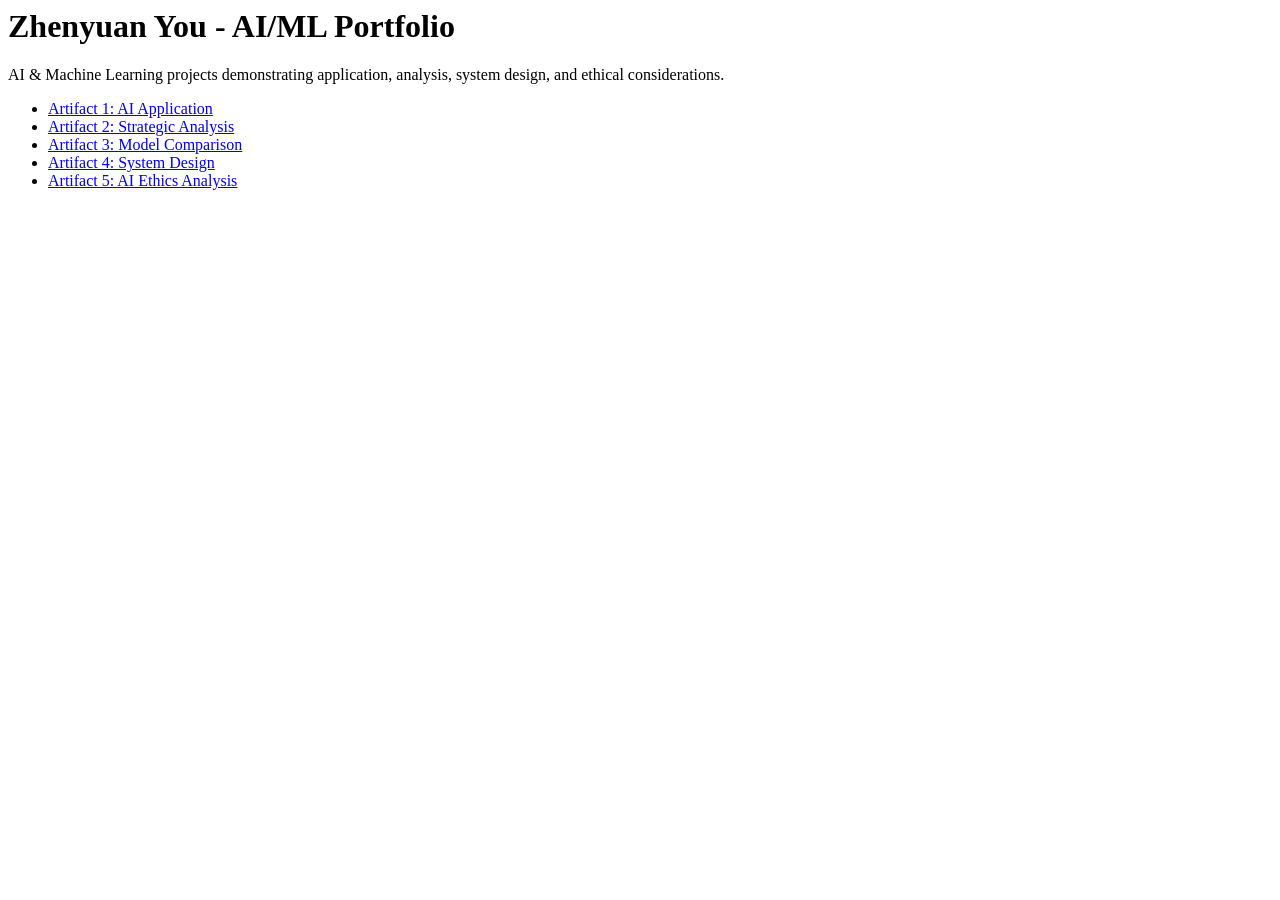
==== commit 63e158e4: "Add files via upload" ====
--- a/index.html
+++ b/index.html
@@ -1,186 +1,11 @@
-<!DOCTYPE html>
-<html lang="en">
-<head>
-  <meta charset="UTF-8" />
-  <meta name="viewport" content="width=device-width, initial-scale=1.0" />
-  <title>Zhenyuan You · AI/ML Portfolio</title>
-  <link rel="preconnect" href="https://fonts.googleapis.com">
-  <link rel="preconnect" href="https://fonts.gstatic.com" crossorigin>
-  <link href="https://fonts.googleapis.com/css2?family=Inter:wght@400;500;600;700;800&family=Playfair+Display:wght@600;700&display=swap" rel="stylesheet">
-  <link rel="stylesheet" href="styles.css" />
-</head>
-<body>
-  <header class="nav">
-    <div class="container nav-inner">
-      <a class="brand" href="index.html">
-        <span class="brand-mark">ZY</span>
-        <span>Zhenyuan You</span>
-      </a>
-      <nav class="nav-links">
-        <a href="index.html" class="active">Home</a>
-        <a href="artifacts.html">Artifacts</a>
-        <a href="artifact-2.html">Timeline Study</a>
-        <a href="artifact-3.html">ML vs DL</a>
-        <a href="artifact-4.html">Artifact 4</a>
-        <a href="contact.html">Contact</a>
-      </nav>
-      <a href="artifacts.html" class="button-outline">View Portfolio</a>
-    </div>
-  </header>
-
-  <main>
-    <section class="hero">
-      <div class="container hero-grid hero-grid-3">
-        <div class="reveal">
-          <span class="kicker">AI portfolio · visual upgrade</span>
-          <h1>AI &amp; Machine Learning Portfolio built to show, not just tell.</h1>
-          <p class="lead">
-            I am an AI/ML-focused student and builder who combines technical implementation, strategic analysis,
-            and audience-centered communication. This portfolio presents artifacts as visual products rather than
-            text-heavy submissions.
-          </p>
-          <div class="hero-actions">
-            <a class="button" href="artifacts.html">Explore all 4 artifacts</a>
-            <a class="button-outline" href="contact.html">Contact</a>
-          </div>
-        </div>
-
-        <div class="hero-photo-card reveal delay-1">
-          <img src="photo.jpg" alt="Portrait of Zhenyuan You" />
-          <div class="hero-photo-caption">Zhenyuan You · AI/ML Portfolio</div>
-        </div>
-
-        <aside class="hero-panel reveal delay-2">
-          <div class="eyebrow">Portfolio snapshot</div>
-          <h3 style="margin:12px 0 8px; font-size:1.45rem;">What this site communicates in 10 seconds</h3>
-          <p style="margin:0; color:var(--muted);">
-            Clear positioning, visible project outcomes, and visual storytelling across application,
-            strategy, comparative analysis, and safe deployment design.
-          </p>
-          <div class="hero-stats">
-            <div class="stat"><strong>4</strong><span>Core artifacts</span></div>
-            <div class="stat"><strong>4</strong><span>AI/ML competency areas</span></div>
-            <div class="stat"><strong>1</strong><span>Professional narrative</span></div>
-          </div>
-        </aside>
-      </div>
-    </section>
-
-    <section class="section">
-      <div class="container">
-        <div class="section-header">
-          <div>
-            <h2>Professional Profile</h2>
-            <p>This landing page is designed to communicate identity, capability, and direction immediately. It supports leadership- and consulting-oriented positioning while still showing technical range.</p>
-          </div>
-        </div>
-        <div class="grid-2">
-          <div class="card reveal">
-            <span class="badge">Positioning</span>
-            <h3>AI/ML specialist with technical and strategic range</h3>
-            <p>I focus on applied AI, model selection, and communicating technical value to different audiences. My portfolio emphasizes not only building systems, but also explaining when and why particular AI approaches are the right fit.</p>
-            <div class="tags">
-              <span class="tag">Applied AI</span>
-              <span class="tag">Machine Learning</span>
-              <span class="tag">AI Strategy</span>
-              <span class="tag">Audience Communication</span>
-            </div>
-          </div>
-          <div class="card reveal delay-1">
-            <span class="badge">Competency mix</span>
-            <div class="visual-band">
-              <div class="mini-metrics">
-                <div><strong>Artifact 1</strong><span>Hands-on product execution</span></div>
-                <div><strong>Artifact 2</strong><span>Industry history &amp; strategic foresight</span></div>
-                <div><strong>Artifact 3</strong><span>Analytical model comparison</span></div>
-                <div><strong>Artifact 4</strong><span>MLOps and safe deployment design</span></div>
-              </div>
-            </div>
-            <p>This structure makes the portfolio easier for an instructor, recruiter, or manager to scan. Each artifact has a distinct role and visible format.</p>
-          </div>
-        </div>
-      </div>
-    </section>
-
-    <section class="section">
-      <div class="container">
-        <div class="section-header">
-          <div>
-            <h2>Featured Artifacts</h2>
-            <p>Each project is framed around a separate competency so the portfolio shows variety rather than repetition.</p>
-          </div>
-          <a href="artifacts.html" class="button-outline">See all artifact pages</a>
-        </div>
-        <div class="grid-4">
-          <article class="card artifact-card reveal">
-            <div>
-              <span class="badge">Artifact 01 · Application</span>
-              <h3>Smart Travel Planner</h3>
-              <p>A user-facing AI planning assistant that turns prompt engineering and constraint handling into a practical product experience.</p>
-              <div class="visual-band">
-                <strong>Key outcome</strong>
-                <p style="margin:8px 0 0;">Demonstrates implementation, usability thinking, and applied generative AI.</p>
-              </div>
-            </div>
-            <div class="hero-actions">
-              <a class="button-outline" href="artifacts.html#artifact1">Open Artifact 1</a>
-            </div>
-          </article>
-
-          <article class="card artifact-card reveal delay-1">
-            <div>
-              <span class="badge">Artifact 02 · Strategic research</span>
-              <h3>The Evolution of AI</h3>
-              <p>A timeline-based artifact showing how AI progressed from symbolic systems to machine learning, deep learning, and generative AI.</p>
-              <div class="visual-band">
-                <strong>Now visual-first</strong>
-                <p style="margin:8px 0 0;">The timeline is visible on-page instead of hidden behind a download button.</p>
-              </div>
-            </div>
-            <div class="hero-actions">
-              <a class="button-outline" href="artifact-2.html">View timeline artifact</a>
-            </div>
-          </article>
-
-          <article class="card artifact-card reveal delay-2">
-            <div>
-              <span class="badge">Artifact 03 · Analytical research</span>
-              <h3>Machine Learning vs. Deep Learning</h3>
-              <p>A comparative study framed as a decision aid, showing how model choice changes with data type, scale, and business context.</p>
-              <div class="visual-band">
-                <strong>Now easier to scan</strong>
-                <p style="margin:8px 0 0;">The core comparison is shown through structured visual blocks and decision criteria.</p>
-              </div>
-            </div>
-            <div class="hero-actions">
-              <a class="button-outline" href="artifact-3.html">View comparison artifact</a>
-            </div>
-          </article>
-
-          <article class="card artifact-card reveal delay-3">
-            <div>
-              <span class="badge">Artifact 04 · MLOps design</span>
-              <h3>Safe Continuous Learning System</h3>
-              <p>A system design project focused on safe retraining, canary deployment, monitoring, and rollback in production AI environments.</p>
-              <div class="visual-band">
-                <strong>Production mindset</strong>
-                <p style="margin:8px 0 0;">Shows how machine learning systems evolve safely over time rather than simply training a better model.</p>
-              </div>
-            </div>
-            <div class="hero-actions">
-              <a class="button-outline" href="artifact-4.html">View system design artifact</a>
-            </div>
-          </article>
-        </div>
-      </div>
-    </section>
-  </main>
-
-  <footer class="footer">
-    <div class="container footer-grid">
-      <div>© 2026 Zhenyuan You · AI/ML Portfolio</div>
-      <div><a href="artifacts.html">Artifacts</a> · <a href="contact.html">Contact</a></div>
-    </div>
-  </footer>
-</body>
-</html>
+<html><body>
+<h1>Zhenyuan You - AI/ML Portfolio</h1>
+<p>AI & Machine Learning projects demonstrating application, analysis, system design, and ethical considerations.</p>
+<ul>
+<li><a href="artifact1.html">Artifact 1: AI Application</a></li>
+<li><a href="artifact2.html">Artifact 2: Strategic Analysis</a></li>
+<li><a href="artifact3.html">Artifact 3: Model Comparison</a></li>
+<li><a href="artifact4.html">Artifact 4: System Design</a></li>
+<li><a href="artifact5.html">Artifact 5: AI Ethics Analysis</a></li>
+</ul>
+</body></html>
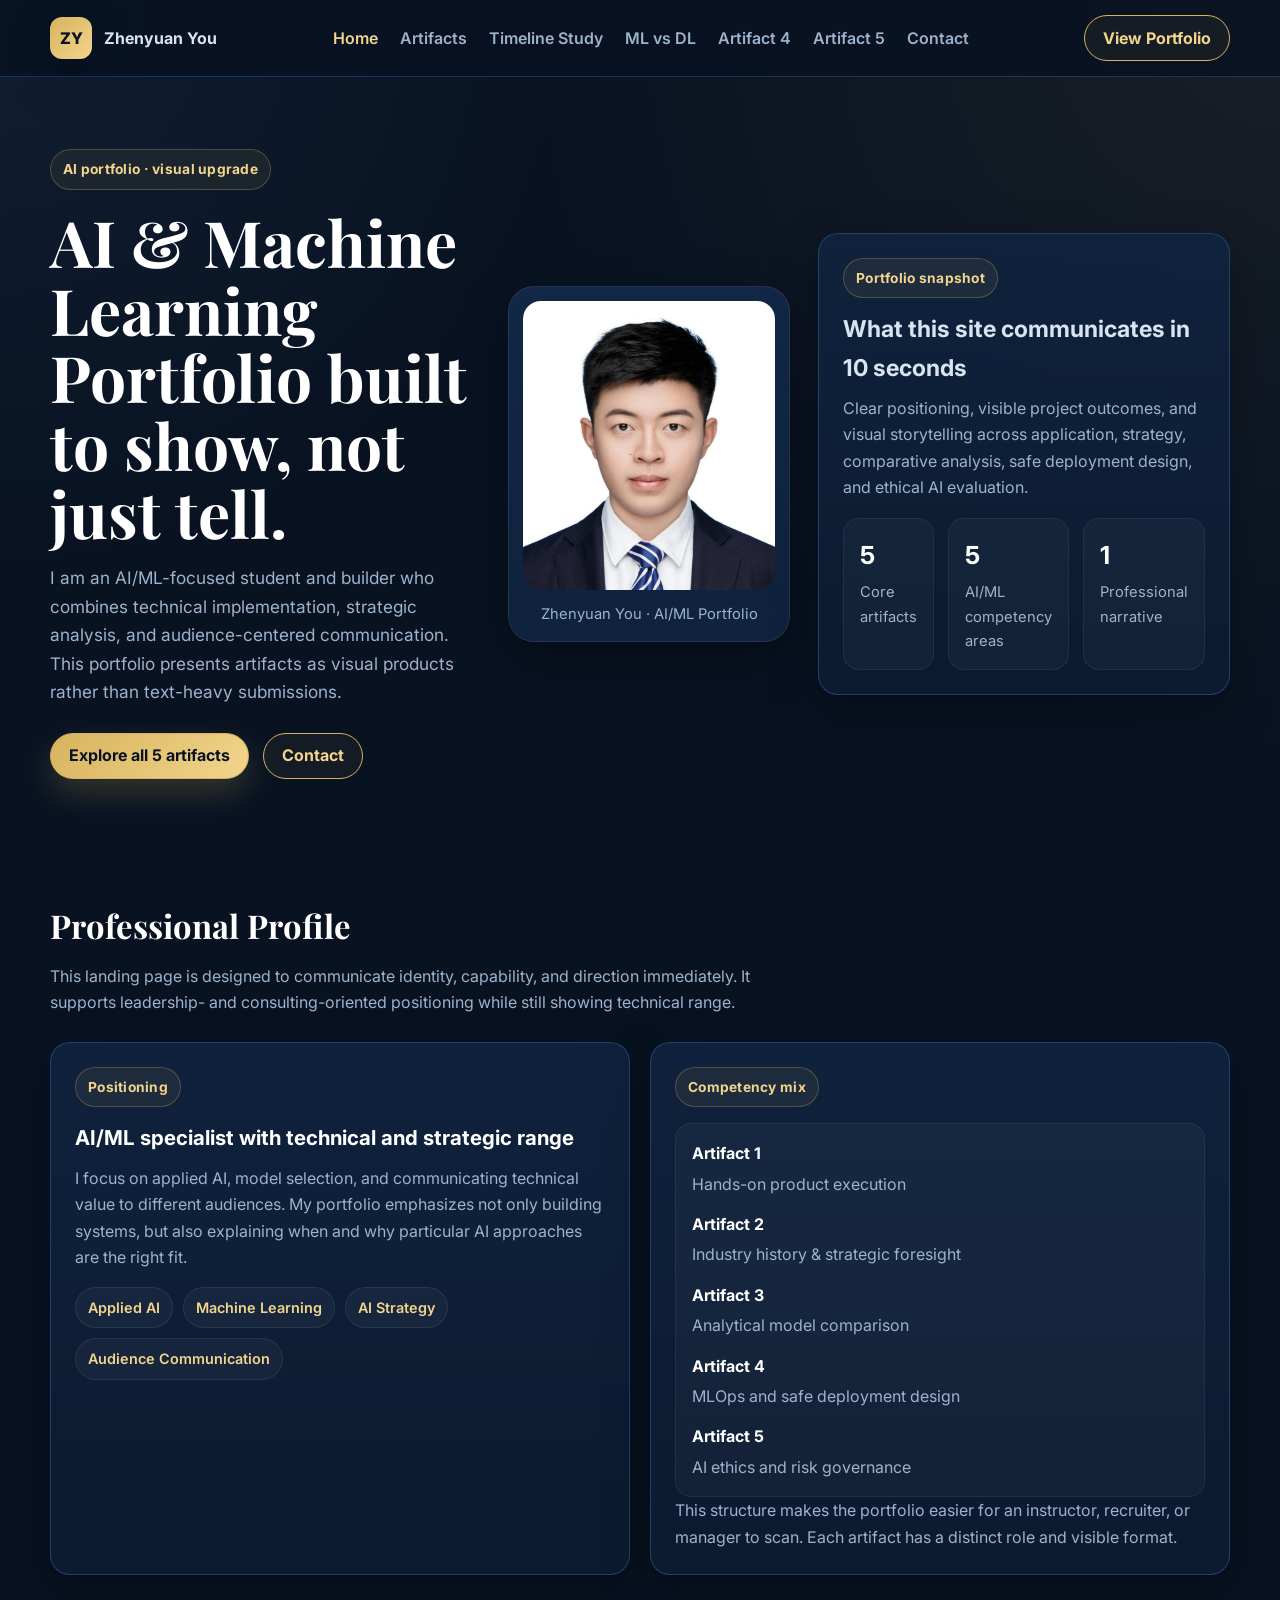
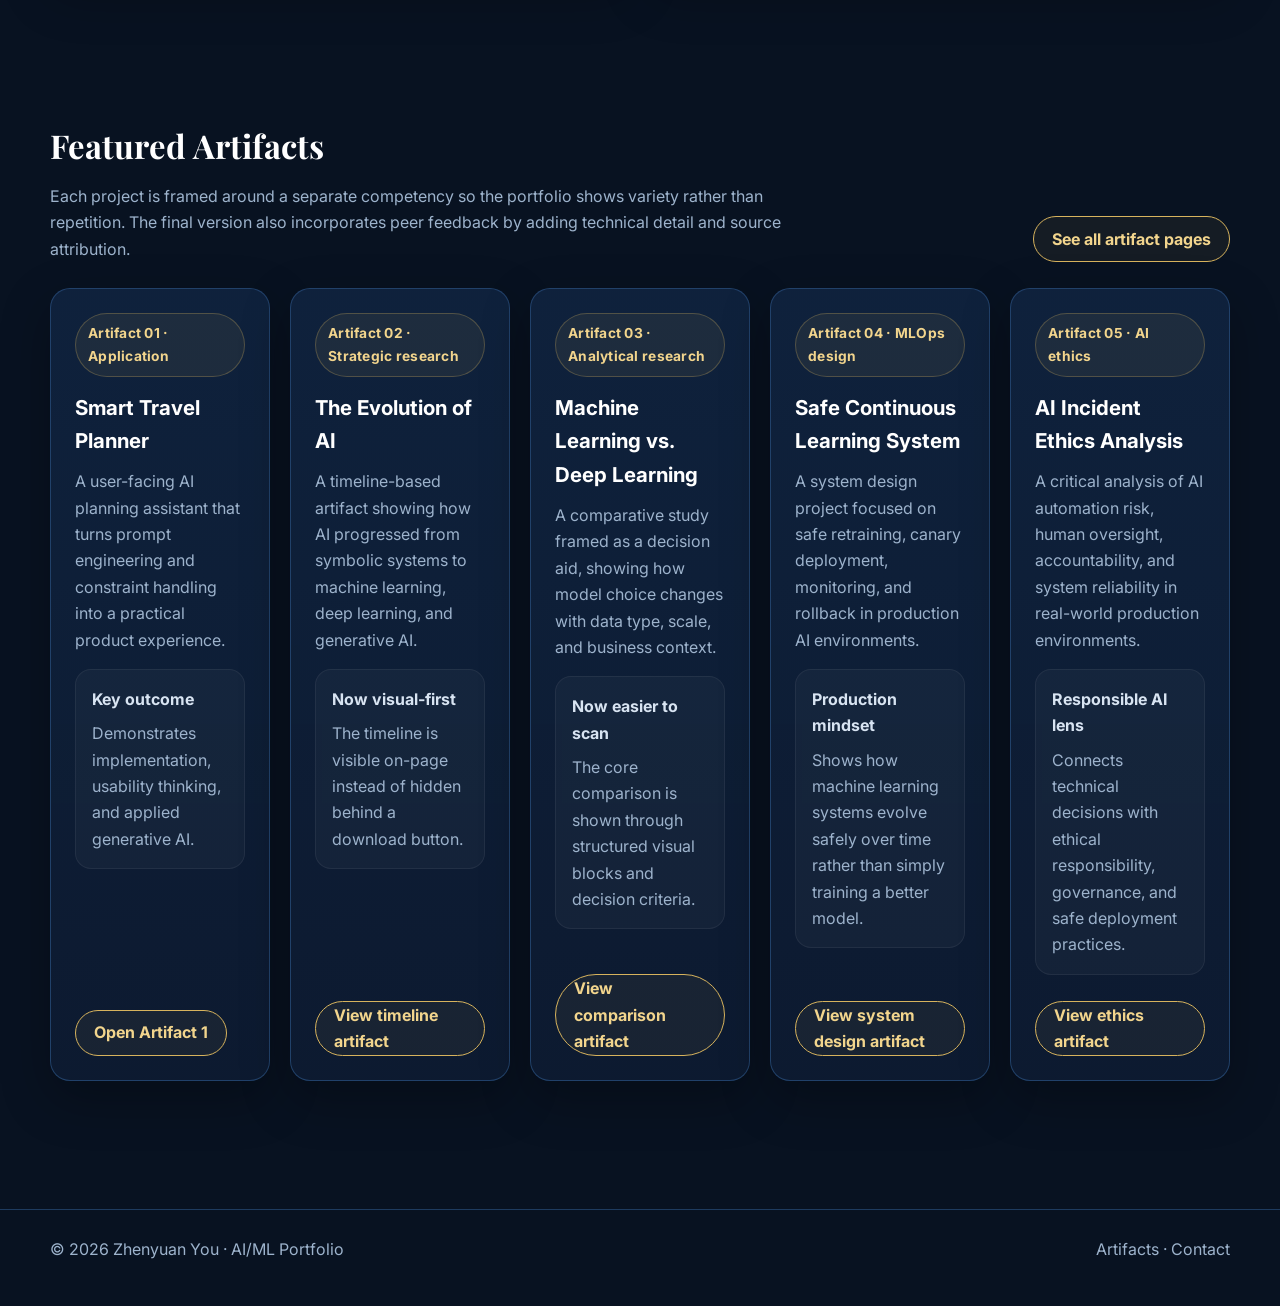
==== commit 3aa28b74: "Add files via upload" ====
--- a/index.html
+++ b/index.html
@@ -1,11 +1,203 @@
-<html><body>
-<h1>Zhenyuan You - AI/ML Portfolio</h1>
-<p>AI & Machine Learning projects demonstrating application, analysis, system design, and ethical considerations.</p>
-<ul>
-<li><a href="artifact1.html">Artifact 1: AI Application</a></li>
-<li><a href="artifact2.html">Artifact 2: Strategic Analysis</a></li>
-<li><a href="artifact3.html">Artifact 3: Model Comparison</a></li>
-<li><a href="artifact4.html">Artifact 4: System Design</a></li>
-<li><a href="artifact5.html">Artifact 5: AI Ethics Analysis</a></li>
-</ul>
-</body></html>+<!DOCTYPE html>
+<html lang="en">
+<head>
+  <meta charset="UTF-8" />
+  <meta name="viewport" content="width=device-width, initial-scale=1.0" />
+  <title>Zhenyuan You · AI/ML Portfolio</title>
+  <link rel="preconnect" href="https://fonts.googleapis.com">
+  <link rel="preconnect" href="https://fonts.gstatic.com" crossorigin>
+  <link href="https://fonts.googleapis.com/css2?family=Inter:wght@400;500;600;700;800&family=Playfair+Display:wght@600;700&display=swap" rel="stylesheet">
+  <link rel="stylesheet" href="styles.css" />
+</head>
+<body>
+  <header class="nav">
+    <div class="container nav-inner">
+      <a class="brand" href="index.html">
+        <span class="brand-mark">ZY</span>
+        <span>Zhenyuan You</span>
+      </a>
+      <nav class="nav-links">
+        <a href="index.html" class="active">Home</a>
+        <a href="artifacts.html">Artifacts</a>
+        <a href="artifact-2.html">Timeline Study</a>
+        <a href="artifact-3.html">ML vs DL</a>
+        <a href="artifact-4.html">Artifact 4</a>
+        <a href="artifact-5.html">Artifact 5</a>
+        <a href="contact.html">Contact</a>
+      </nav>
+      <a href="artifacts.html" class="button-outline">View Portfolio</a>
+    </div>
+  </header>
+
+  <main>
+    <section class="hero">
+      <div class="container hero-grid hero-grid-3">
+        <div class="reveal">
+          <span class="kicker">AI portfolio · visual upgrade</span>
+          <h1>AI &amp; Machine Learning Portfolio built to show, not just tell.</h1>
+          <p class="lead">
+            I am an AI/ML-focused student and builder who combines technical implementation, strategic analysis,
+            and audience-centered communication. This portfolio presents artifacts as visual products rather than
+            text-heavy submissions.
+          </p>
+          <div class="hero-actions">
+            <a class="button" href="artifacts.html">Explore all 5 artifacts</a>
+            <a class="button-outline" href="contact.html">Contact</a>
+          </div>
+        </div>
+
+        <div class="hero-photo-card reveal delay-1">
+          <img src="photo.jpg" alt="Portrait of Zhenyuan You" />
+          <div class="hero-photo-caption">Zhenyuan You · AI/ML Portfolio</div>
+        </div>
+
+        <aside class="hero-panel reveal delay-2">
+          <div class="eyebrow">Portfolio snapshot</div>
+          <h3 style="margin:12px 0 8px; font-size:1.45rem;">What this site communicates in 10 seconds</h3>
+          <p style="margin:0; color:var(--muted);">
+            Clear positioning, visible project outcomes, and visual storytelling across application,
+            strategy, comparative analysis, safe deployment design, and ethical AI evaluation.
+          </p>
+          <div class="hero-stats">
+            <div class="stat"><strong>5</strong><span>Core artifacts</span></div>
+            <div class="stat"><strong>5</strong><span>AI/ML competency areas</span></div>
+            <div class="stat"><strong>1</strong><span>Professional narrative</span></div>
+          </div>
+        </aside>
+      </div>
+    </section>
+
+    <section class="section">
+      <div class="container">
+        <div class="section-header">
+          <div>
+            <h2>Professional Profile</h2>
+            <p>This landing page is designed to communicate identity, capability, and direction immediately. It supports leadership- and consulting-oriented positioning while still showing technical range.</p>
+          </div>
+        </div>
+        <div class="grid-2">
+          <div class="card reveal">
+            <span class="badge">Positioning</span>
+            <h3>AI/ML specialist with technical and strategic range</h3>
+            <p>I focus on applied AI, model selection, and communicating technical value to different audiences. My portfolio emphasizes not only building systems, but also explaining when and why particular AI approaches are the right fit.</p>
+            <div class="tags">
+              <span class="tag">Applied AI</span>
+              <span class="tag">Machine Learning</span>
+              <span class="tag">AI Strategy</span>
+              <span class="tag">Audience Communication</span>
+            </div>
+          </div>
+          <div class="card reveal delay-1">
+            <span class="badge">Competency mix</span>
+            <div class="visual-band">
+              <div class="mini-metrics">
+                <div><strong>Artifact 1</strong><span>Hands-on product execution</span></div>
+                <div><strong>Artifact 2</strong><span>Industry history &amp; strategic foresight</span></div>
+                <div><strong>Artifact 3</strong><span>Analytical model comparison</span></div>
+                <div><strong>Artifact 4</strong><span>MLOps and safe deployment design</span></div>
+                <div><strong>Artifact 5</strong><span>AI ethics and risk governance</span></div>
+              </div>
+            </div>
+            <p>This structure makes the portfolio easier for an instructor, recruiter, or manager to scan. Each artifact has a distinct role and visible format.</p>
+          </div>
+        </div>
+      </div>
+    </section>
+
+    <section class="section">
+      <div class="container">
+        <div class="section-header">
+          <div>
+            <h2>Featured Artifacts</h2>
+            <p>Each project is framed around a separate competency so the portfolio shows variety rather than repetition. The final version also incorporates peer feedback by adding technical detail and source attribution.</p>
+          </div>
+          <a href="artifacts.html" class="button-outline">See all artifact pages</a>
+        </div>
+        <div class="grid-5">
+          <article class="card artifact-card reveal">
+            <div>
+              <span class="badge">Artifact 01 · Application</span>
+              <h3>Smart Travel Planner</h3>
+              <p>A user-facing AI planning assistant that turns prompt engineering and constraint handling into a practical product experience.</p>
+              <div class="visual-band">
+                <strong>Key outcome</strong>
+                <p style="margin:8px 0 0;">Demonstrates implementation, usability thinking, and applied generative AI.</p>
+              </div>
+            </div>
+            <div class="hero-actions">
+              <a class="button-outline" href="artifacts.html#artifact1">Open Artifact 1</a>
+            </div>
+          </article>
+
+          <article class="card artifact-card reveal delay-1">
+            <div>
+              <span class="badge">Artifact 02 · Strategic research</span>
+              <h3>The Evolution of AI</h3>
+              <p>A timeline-based artifact showing how AI progressed from symbolic systems to machine learning, deep learning, and generative AI.</p>
+              <div class="visual-band">
+                <strong>Now visual-first</strong>
+                <p style="margin:8px 0 0;">The timeline is visible on-page instead of hidden behind a download button.</p>
+              </div>
+            </div>
+            <div class="hero-actions">
+              <a class="button-outline" href="artifact-2.html">View timeline artifact</a>
+            </div>
+          </article>
+
+          <article class="card artifact-card reveal delay-2">
+            <div>
+              <span class="badge">Artifact 03 · Analytical research</span>
+              <h3>Machine Learning vs. Deep Learning</h3>
+              <p>A comparative study framed as a decision aid, showing how model choice changes with data type, scale, and business context.</p>
+              <div class="visual-band">
+                <strong>Now easier to scan</strong>
+                <p style="margin:8px 0 0;">The core comparison is shown through structured visual blocks and decision criteria.</p>
+              </div>
+            </div>
+            <div class="hero-actions">
+              <a class="button-outline" href="artifact-3.html">View comparison artifact</a>
+            </div>
+          </article>
+
+          <article class="card artifact-card reveal delay-3">
+            <div>
+              <span class="badge">Artifact 04 · MLOps design</span>
+              <h3>Safe Continuous Learning System</h3>
+              <p>A system design project focused on safe retraining, canary deployment, monitoring, and rollback in production AI environments.</p>
+              <div class="visual-band">
+                <strong>Production mindset</strong>
+                <p style="margin:8px 0 0;">Shows how machine learning systems evolve safely over time rather than simply training a better model.</p>
+              </div>
+            </div>
+            <div class="hero-actions">
+              <a class="button-outline" href="artifact-4.html">View system design artifact</a>
+            </div>
+          </article>
+
+          <article class="card artifact-card reveal delay-3">
+            <div>
+              <span class="badge">Artifact 05 · AI ethics</span>
+              <h3>AI Incident Ethics Analysis</h3>
+              <p>A critical analysis of AI automation risk, human oversight, accountability, and system reliability in real-world production environments.</p>
+              <div class="visual-band">
+                <strong>Responsible AI lens</strong>
+                <p style="margin:8px 0 0;">Connects technical decisions with ethical responsibility, governance, and safe deployment practices.</p>
+              </div>
+            </div>
+            <div class="hero-actions">
+              <a class="button-outline" href="artifact-5.html">View ethics artifact</a>
+            </div>
+          </article>
+        </div>
+      </div>
+    </section>
+  </main>
+
+  <footer class="footer">
+    <div class="container footer-grid">
+      <div>© 2026 Zhenyuan You · AI/ML Portfolio</div>
+      <div><a href="artifacts.html">Artifacts</a> · <a href="contact.html">Contact</a></div>
+    </div>
+  </footer>
+</body>
+</html>
--- a/styles.css
+++ b/styles.css
@@ -0,0 +1,230 @@
+
+:root{
+  --bg:#081221;
+  --bg-soft:#0d1b31;
+  --panel:#10233f;
+  --panel-2:#132949;
+  --border:#24456f;
+  --text:#d8e4f2;
+  --muted:#9db3cc;
+  --gold:#d7b35d;
+  --gold-soft:#f2d58d;
+  --green:#4ade80;
+  --red:#f87171;
+  --shadow:0 18px 50px rgba(0,0,0,.28);
+  --radius:20px;
+  --max:1180px;
+}
+*{box-sizing:border-box}
+html{scroll-behavior:smooth}
+body{
+  margin:0;
+  font-family:Inter,system-ui,-apple-system,BlinkMacSystemFont,"Segoe UI",sans-serif;
+  background:
+    radial-gradient(circle at top right, rgba(215,179,93,.08), transparent 24%),
+    radial-gradient(circle at top left, rgba(120,180,255,.08), transparent 18%),
+    var(--bg);
+  color:var(--text);
+  line-height:1.65;
+}
+a{color:inherit;text-decoration:none}
+img{max-width:100%;display:block}
+.container{width:min(var(--max), calc(100% - 48px)); margin:0 auto}
+.nav{
+  position:sticky; top:0; z-index:20;
+  backdrop-filter: blur(10px);
+  background:rgba(8,18,33,.82);
+  border-bottom:1px solid rgba(36,69,111,.7);
+}
+.nav-inner{
+  min-height:76px;
+  display:flex; align-items:center; justify-content:space-between; gap:20px;
+}
+.brand{display:flex;align-items:center;gap:12px;font-weight:700}
+.brand-mark{
+  width:42px;height:42px;border-radius:12px;
+  display:grid;place-items:center;
+  color:var(--bg);
+  background:linear-gradient(135deg,var(--gold),var(--gold-soft));
+  font-weight:800;
+  box-shadow:var(--shadow);
+}
+.nav-links{display:flex;flex-wrap:wrap;gap:22px}
+.nav-links a{
+  color:var(--muted);
+  font-weight:600;
+  transition:.25s ease;
+}
+.nav-links a:hover,.nav-links a.active{color:var(--gold-soft)}
+.button,.button-outline{
+  display:inline-flex;align-items:center;justify-content:center;gap:10px;
+  min-height:46px;padding:0 18px;border-radius:999px;font-weight:700;
+  transition:.25s ease; border:1px solid var(--gold);
+}
+.button{
+  background:linear-gradient(135deg,var(--gold),var(--gold-soft));
+  color:var(--bg);
+  box-shadow:0 14px 32px rgba(215,179,93,.22);
+}
+.button:hover{transform:translateY(-2px)}
+.button-outline{
+  color:var(--gold-soft);
+  background:rgba(215,179,93,.06);
+}
+.button-outline:hover{
+  background:rgba(215,179,93,.12);
+  transform:translateY(-2px)
+}
+main{padding-bottom:56px}
+.section{padding:72px 0}
+.hero{padding:72px 0 48px}
+.hero-grid{display:grid;grid-template-columns:1.2fr .82fr;gap:28px;align-items:center}
+.hero-grid.hero-grid-3{grid-template-columns:1.1fr .72fr .9fr}
+.kicker,.eyebrow,.badge{
+  display:inline-flex;align-items:center;gap:8px;
+  padding:8px 12px;border-radius:999px;
+  border:1px solid rgba(215,179,93,.28);
+  background:rgba(215,179,93,.08);
+  color:var(--gold-soft);
+  font-size:.86rem;font-weight:700;letter-spacing:.02em;
+}
+.hero h1,.page-hero h1{
+  font-family:"Playfair Display", Georgia, serif;
+  font-size:clamp(2.5rem, 5vw, 4.7rem);
+  line-height:1.06;
+  margin:18px 0 16px;
+  color:#fff;
+}
+.lead{
+  font-size:1.08rem;
+  color:var(--muted);
+  max-width:760px;
+}
+.hero-actions{display:flex;flex-wrap:wrap;gap:14px;margin-top:26px}
+.hero-panel,.card,.timeline-card,.stat-card{
+  background:linear-gradient(180deg, rgba(16,35,63,.92), rgba(13,27,49,.96));
+  border:1px solid rgba(36,69,111,.9);
+  border-radius:var(--radius);
+  box-shadow:var(--shadow);
+}
+.hero-panel{padding:24px}
+.hero-stats{display:grid;grid-template-columns:repeat(3,1fr);gap:14px;margin-top:18px}
+.stat{
+  padding:16px;border-radius:16px;background:rgba(255,255,255,.03);
+  border:1px solid rgba(255,255,255,.06)
+}
+.stat strong{display:block;font-size:1.55rem;color:#fff}
+.stat span{display:block;font-size:.92rem;color:var(--muted);margin-top:4px}
+.hero-photo-card{
+  padding:14px; border-radius:26px; background:linear-gradient(180deg, rgba(19,41,73,.96), rgba(16,35,63,.94));
+  border:1px solid rgba(255,255,255,.08); box-shadow:var(--shadow);
+}
+.hero-photo-card img{border-radius:18px; aspect-ratio:1 / 1.15; object-fit:cover}
+.hero-photo-caption{margin-top:12px;color:var(--muted);text-align:center;font-size:.92rem}
+.section-header{
+  display:flex; align-items:end; justify-content:space-between; gap:20px; margin-bottom:26px
+}
+.section-header h2{
+  margin:0; font-size:2.05rem; color:#fff; font-family:"Playfair Display", Georgia, serif;
+}
+.section-header p{margin:10px 0 0;color:var(--muted);max-width:760px}
+.grid-2,.grid-3,.grid-4,.grid-5{display:grid;gap:20px}
+.grid-2{grid-template-columns:repeat(2,1fr)}
+.grid-3{grid-template-columns:repeat(3,1fr)}
+.grid-4{grid-template-columns:repeat(4,1fr)}
+.grid-5{grid-template-columns:repeat(5,1fr)}
+.card{padding:24px}
+.card h3{margin:14px 0 10px;color:#fff;font-size:1.28rem}
+.card p{margin:0;color:var(--muted)}
+.tags{display:flex;flex-wrap:wrap;gap:10px;margin-top:16px}
+.tag{
+  padding:8px 12px;border-radius:999px;
+  background:rgba(255,255,255,.04);
+  border:1px solid rgba(255,255,255,.08);
+  color:var(--gold-soft); font-size:.9rem; font-weight:600;
+}
+.visual-band{
+  margin-top:16px;padding:16px;border-radius:16px;
+  background:rgba(255,255,255,.03);border:1px solid rgba(255,255,255,.06)
+}
+.mini-metrics{display:grid;gap:14px}
+.mini-metrics div{display:grid;gap:4px}
+.mini-metrics strong{color:#fff}
+.mini-metrics span{color:var(--muted)}
+.artifact-card{display:flex;flex-direction:column;justify-content:space-between}
+.page-hero{padding:60px 0 24px}
+.summary-grid{display:grid;grid-template-columns:1.08fr .92fr;gap:20px}
+.pipeline{
+  display:grid;grid-template-columns:repeat(6,1fr);gap:14px;margin-top:24px
+}
+.step{
+  position:relative;
+  padding:18px 14px;border-radius:18px;text-align:center;
+  background:rgba(255,255,255,.03); border:1px solid rgba(255,255,255,.08)
+}
+.step strong{display:block;color:#fff;margin-top:6px}
+.step span{font-size:.84rem;color:var(--gold-soft)}
+.metrics{display:grid;grid-template-columns:repeat(3,1fr);gap:16px}
+.metric{
+  padding:20px;border-radius:18px;text-align:center;
+  background:rgba(255,255,255,.03); border:1px solid rgba(255,255,255,.08)
+}
+.metric strong{display:block;color:#fff;font-size:1.7rem}
+.metric span{color:var(--muted)}
+.decision{display:grid;grid-template-columns:1fr 1fr;gap:20px}
+.good{color:var(--green)!important}
+.bad{color:var(--red)!important}
+.timeline{
+  display:grid; gap:18px; position:relative; padding-left:24px;
+}
+.timeline::before{
+  content:""; position:absolute; left:8px; top:6px; bottom:6px; width:2px;
+  background:linear-gradient(var(--gold), rgba(215,179,93,.15));
+}
+.timeline-item{
+  position:relative; padding:16px 18px; border-radius:16px;
+  background:rgba(255,255,255,.03); border:1px solid rgba(255,255,255,.08)
+}
+.timeline-item::before{
+  content:""; position:absolute; left:-23px; top:22px; width:12px;height:12px;
+  border-radius:50%; background:var(--gold); box-shadow:0 0 0 4px rgba(215,179,93,.14);
+}
+.timeline-item strong{display:block;color:#fff;margin-bottom:6px}
+.compare-table{
+  width:100%; border-collapse:collapse; overflow:hidden; border-radius:18px;
+  border:1px solid rgba(255,255,255,.08); background:rgba(255,255,255,.03)
+}
+.compare-table th,.compare-table td{
+  padding:16px; text-align:left; border-bottom:1px solid rgba(255,255,255,.08)
+}
+.compare-table th{color:#fff;background:rgba(255,255,255,.04)}
+.compare-table td{color:var(--muted)}
+.note{
+  padding:18px 20px;border-left:4px solid var(--gold);
+  background:rgba(215,179,93,.08); border-radius:0 16px 16px 0; color:var(--muted)
+}
+.source-list{margin:16px 0 0; padding-left:20px; color:var(--muted)}
+.source-list li{margin-bottom:10px}
+.compact-overview{font-size:.95rem}
+.footer{
+  border-top:1px solid rgba(36,69,111,.8);
+  padding:26px 0 44px; color:var(--muted)
+}
+.footer-grid{display:flex;align-items:center;justify-content:space-between;gap:14px;flex-wrap:wrap}
+.reveal{opacity:0; transform:translateY(16px); animation:reveal .7s ease forwards}
+.delay-1{animation-delay:.08s}.delay-2{animation-delay:.16s}.delay-3{animation-delay:.24s}
+@keyframes reveal{
+  to{opacity:1; transform:none}
+}
+@media (max-width: 1100px){
+  .hero-grid.hero-grid-3,.hero-grid,.summary-grid{grid-template-columns:1fr}
+  .grid-3,.grid-5{grid-template-columns:1fr 1fr}
+  .pipeline{grid-template-columns:repeat(3,1fr)}
+}
+@media (max-width: 760px){
+  .container{width:min(var(--max), calc(100% - 28px))}
+  .nav-inner{padding:12px 0;align-items:flex-start}
+  .nav-links{gap:14px}
+  .grid-2,.grid-3,.grid-4,.grid-5,.metrics,.decision,.hero-stats,.pipeline{grid-template-columns:1fr}
+  .hero h1,.page-hero h1{font-size:2.3rem}
+}
